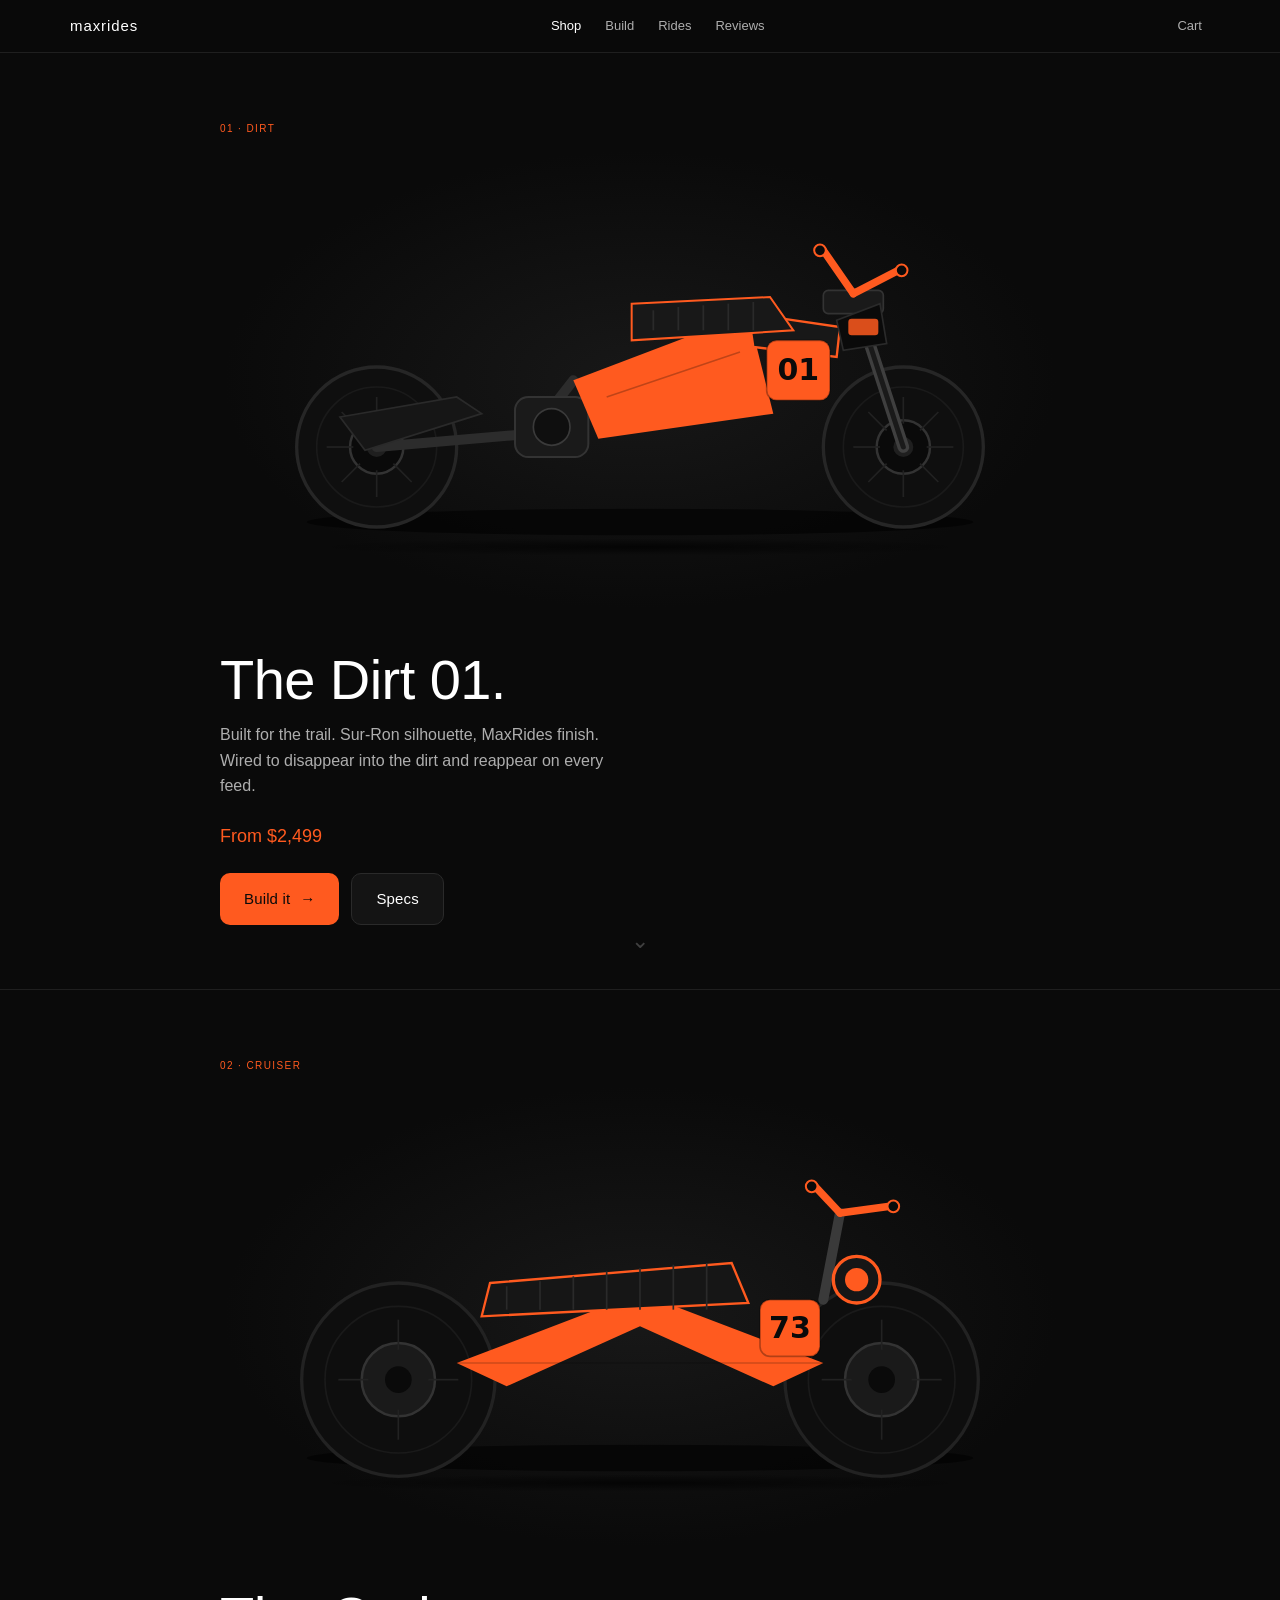
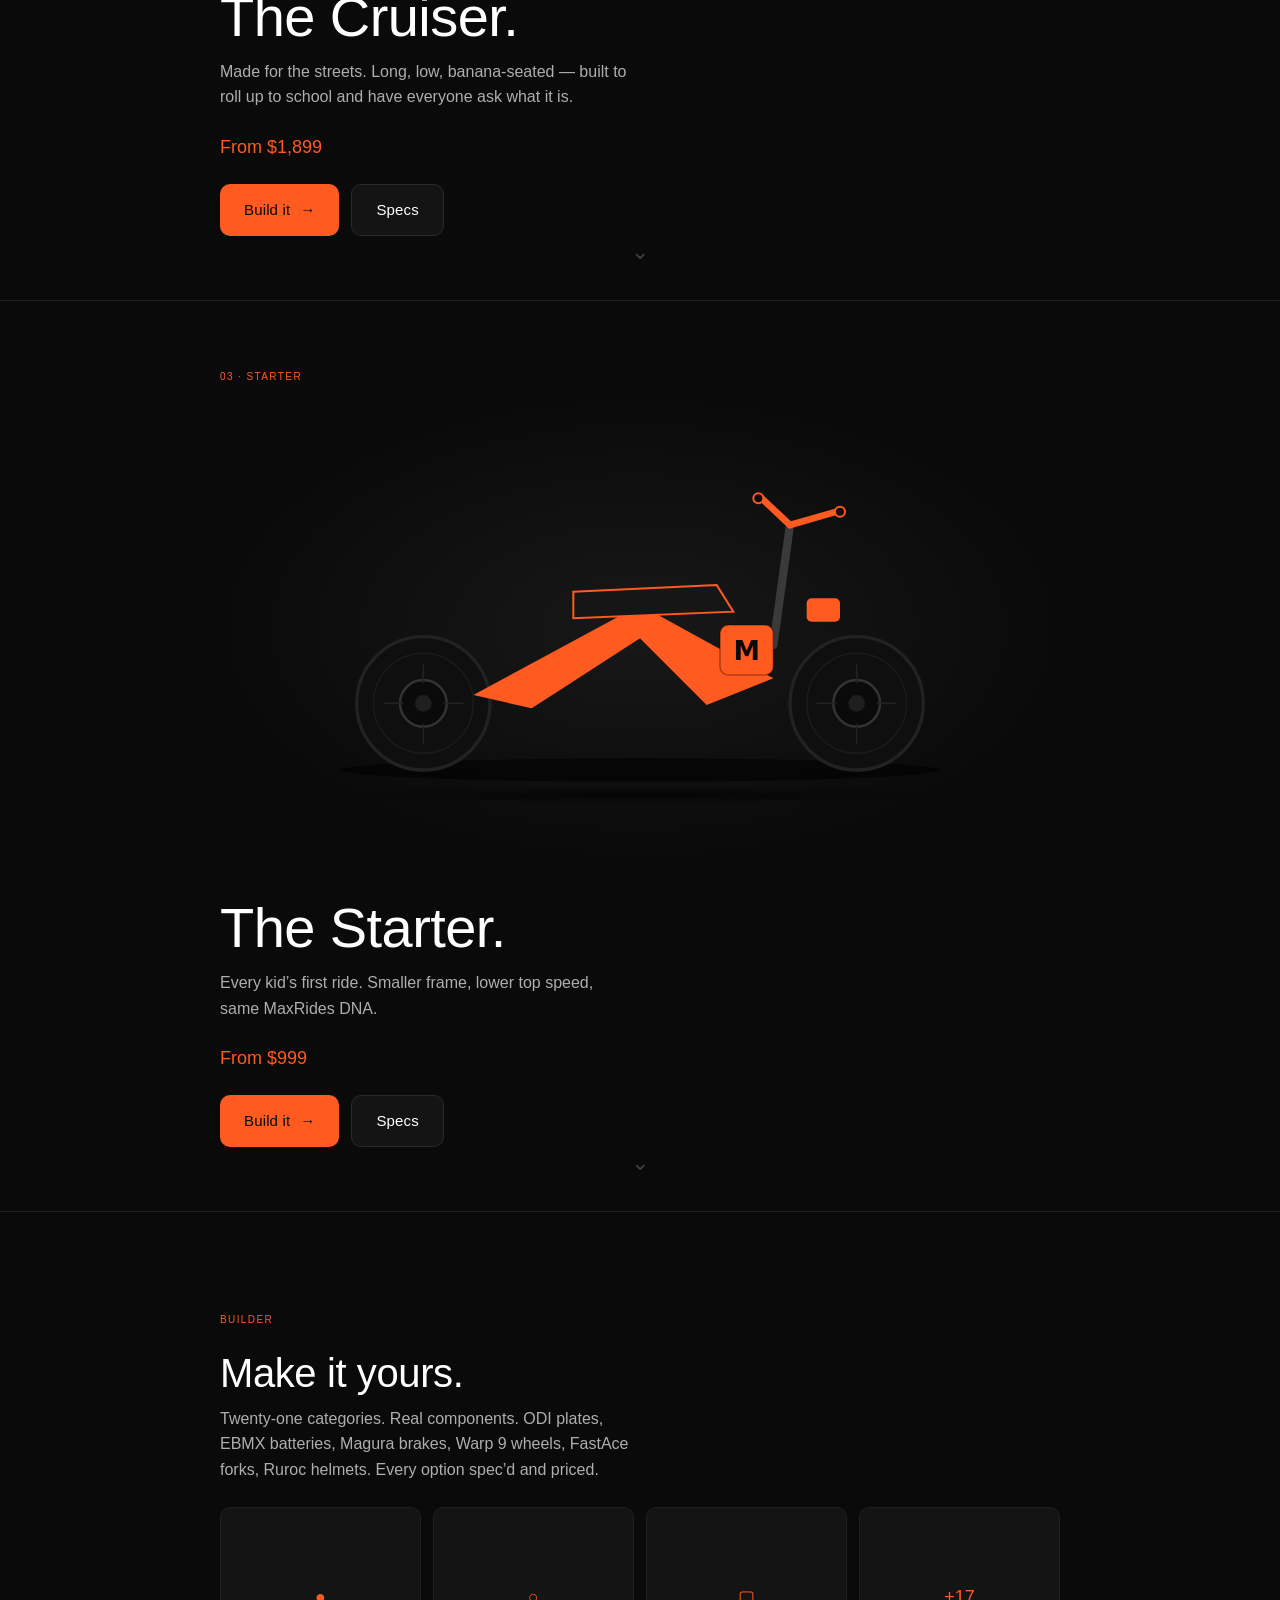
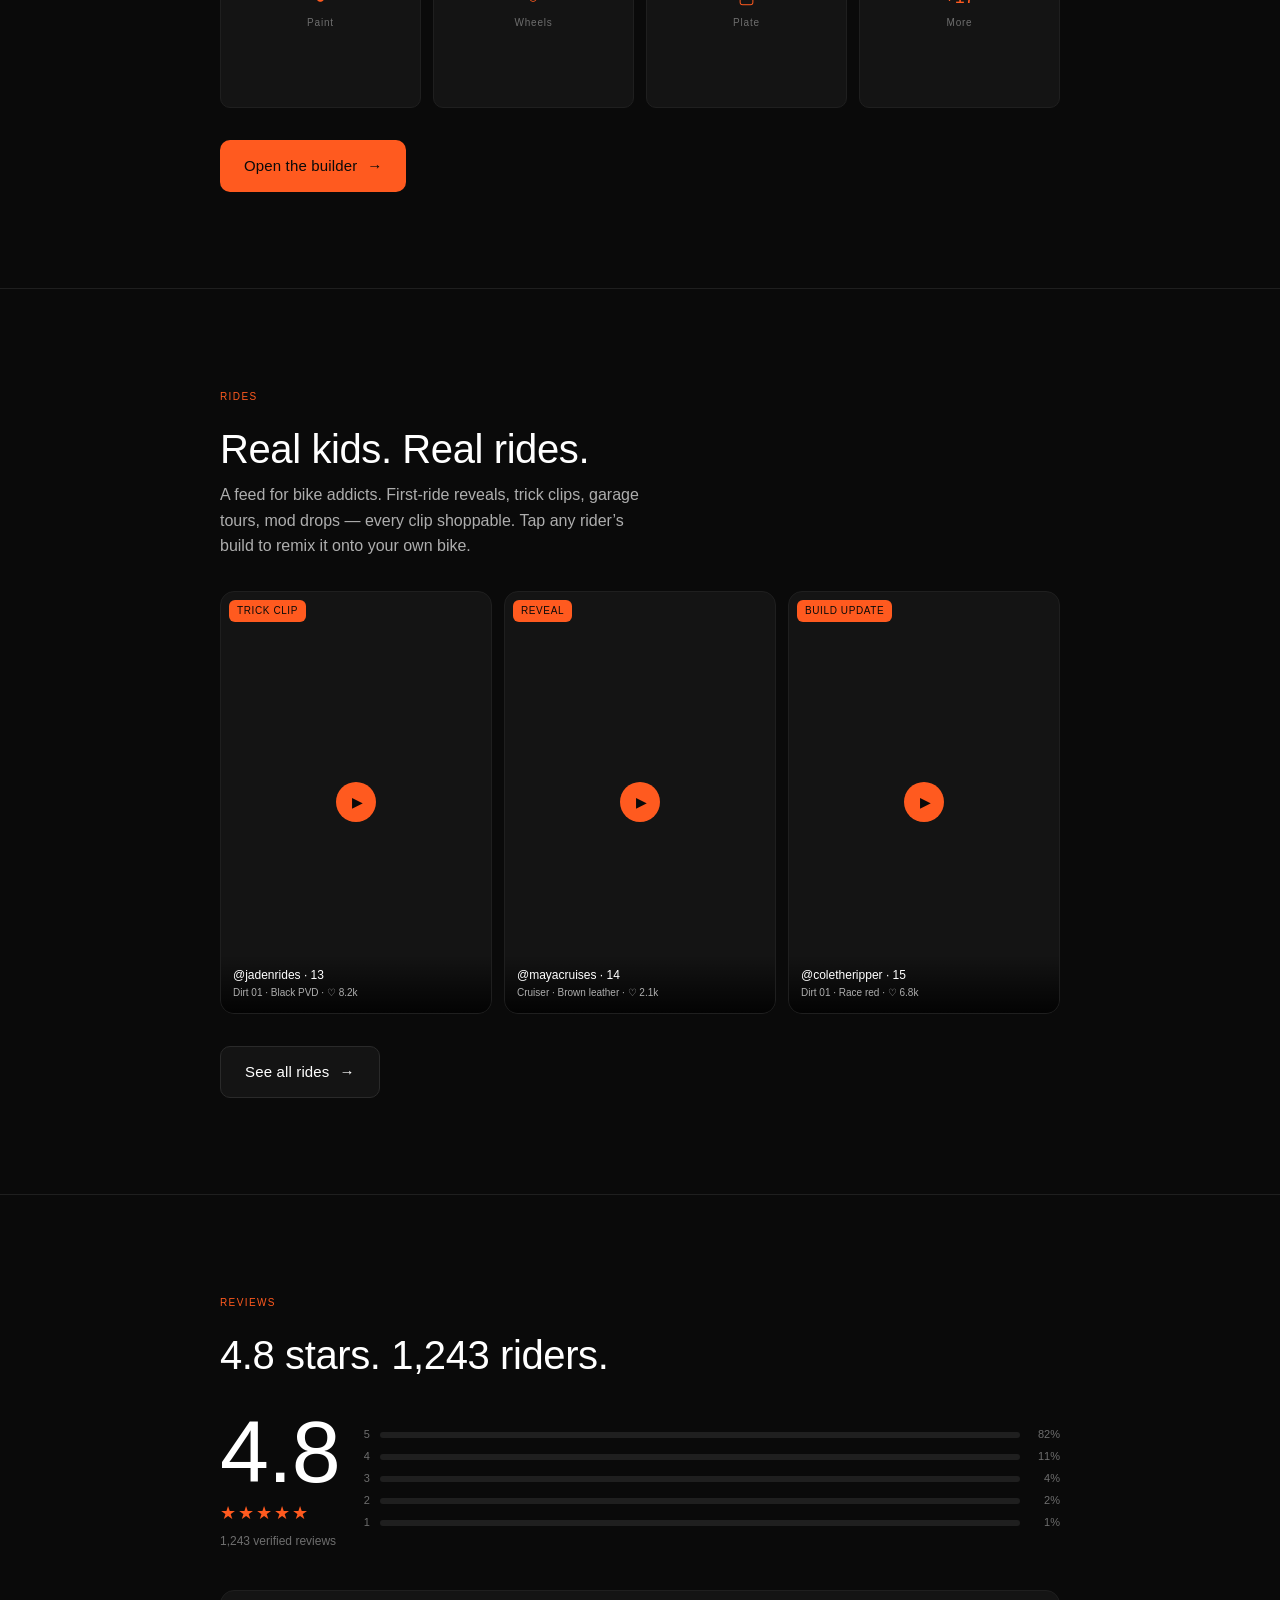
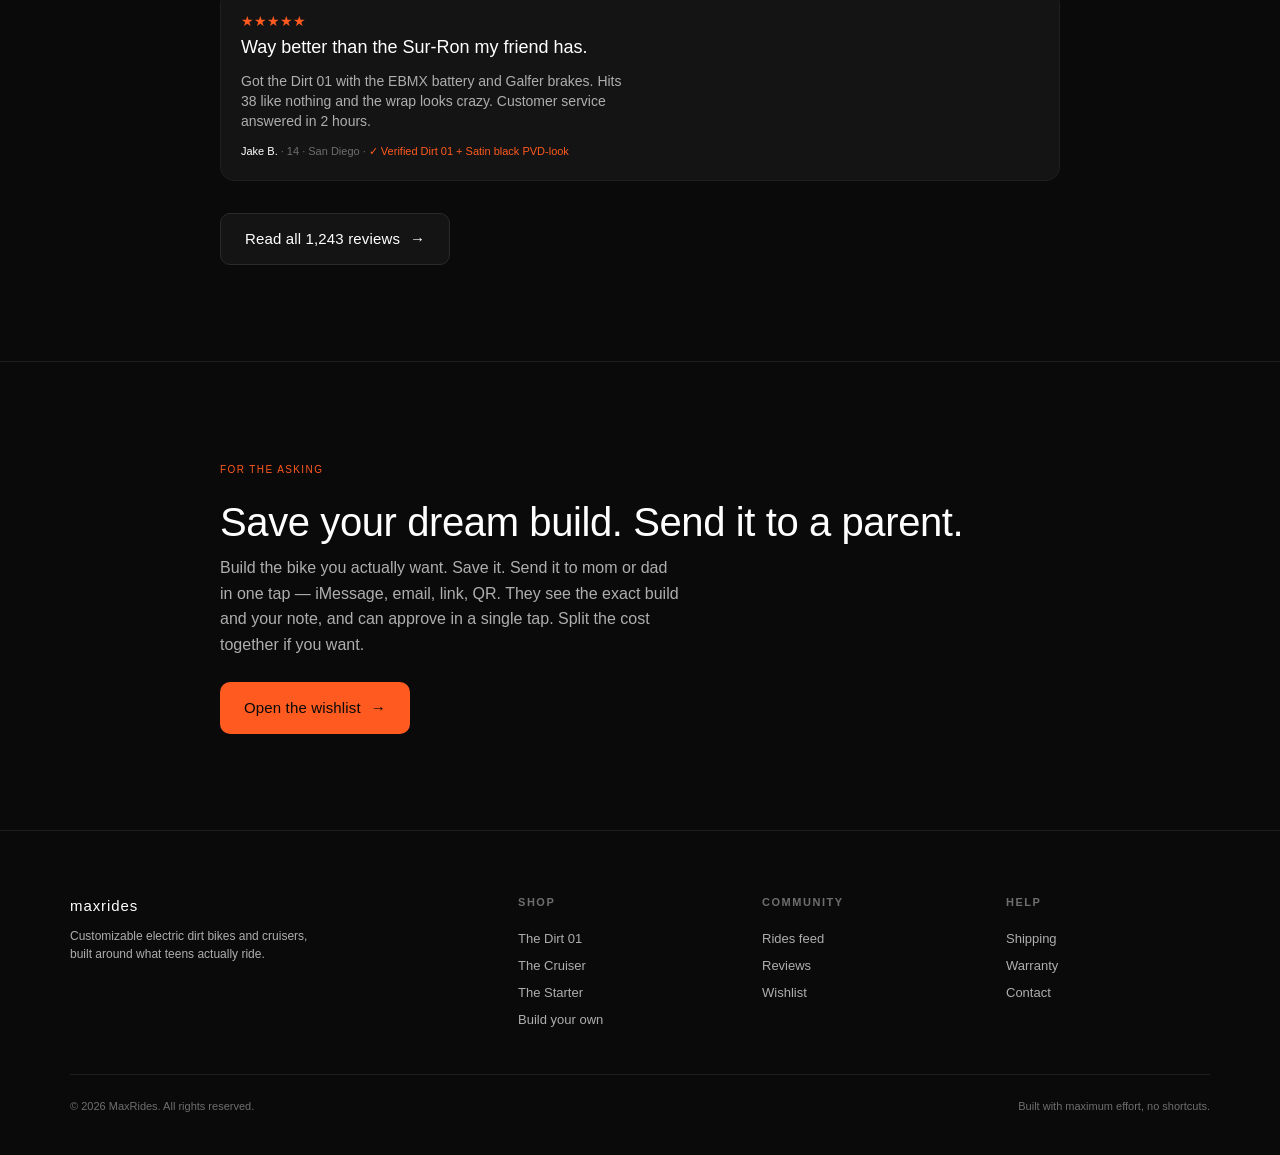
==== index.html @ 96878e9e "feat: MaxRides v1 — Max's site" ====
<!doctype html>
<html lang="en">
<head>
  <meta charset="utf-8">
  <meta name="viewport" content="width=device-width, initial-scale=1, viewport-fit=cover">
  <meta name="theme-color" content="#0A0A0A">
  <title>MaxRides — Customizable electric dirt bikes &amp; cruisers for teens</title>
  <meta name="description" content="Premium customizable e-bikes for teens. Pick your bike, build it with real Sur-Ron and Talaria-grade components, and share your dream build with the world.">
  <link rel="preconnect" href="https://fonts.googleapis.com">
  <link rel="stylesheet" href="assets/css/styles.css">
</head>
<body>

  <header class="site-header">
    <div class="site-header__inner">
      <a href="index.html" class="wordmark" aria-label="MaxRides home">maxrides</a>
      <nav class="site-nav" aria-label="Primary">
        <a href="index.html" class="active">Shop</a>
        <a href="build.html">Build</a>
        <a href="rides.html">Rides</a>
        <a href="reviews.html">Reviews</a>
      </nav>
      <a class="icon-link" href="cart.html" aria-label="Cart">
        <span>Cart</span>
        <span data-cart-count class="caption"></span>
      </a>
    </div>
  </header>

  <main>

    <!-- ===== 01 · DIRT ===== -->
    <section class="hero-slide" aria-labelledby="dirt-title">
      <div class="hero-slide__inner">
        <div class="reveal">
          <p class="eyebrow section-label">01 · Dirt</p>
        </div>
        <div class="bike-stage bike-stage--tall reveal" data-delay="1" data-bike="dirt-01" data-accent="#FF5A1F"></div>
        <div class="reveal" data-delay="2">
          <h1 id="dirt-title" class="display" style="margin-top:var(--space-10);">The Dirt 01.</h1>
          <p class="body-lg" style="margin-top:var(--space-3); max-width:46ch;">Built for the trail. Sur-Ron silhouette, MaxRides finish. Wired to disappear into the dirt and reappear on every feed.</p>
        </div>
        <div class="reveal" data-delay="3">
          <p class="hero-slide__price" style="margin-top:var(--space-6);">From $2,499</p>
          <div class="hero-slide__actions">
            <a href="build.html?bike=dirt-01" class="btn btn--primary btn--lg">Build it<span class="btn__arrow">→</span></a>
            <a href="bike.html?slug=dirt-01" class="btn btn--secondary btn--lg">Specs</a>
          </div>
        </div>
      </div>
      <span class="hero-slide__scrollhint" aria-hidden="true">⌄</span>
    </section>

    <hr class="section-divider">

    <!-- ===== 02 · CRUISER ===== -->
    <section class="hero-slide" aria-labelledby="cruiser-title">
      <div class="hero-slide__inner">
        <div class="reveal">
          <p class="eyebrow section-label">02 · Cruiser</p>
        </div>
        <div class="bike-stage bike-stage--tall reveal" data-delay="1" data-bike="cruiser" data-accent="#FF5A1F"></div>
        <div class="reveal" data-delay="2">
          <h1 id="cruiser-title" class="display" style="margin-top:var(--space-10);">The Cruiser.</h1>
          <p class="body-lg" style="margin-top:var(--space-3); max-width:46ch;">Made for the streets. Long, low, banana-seated — built to roll up to school and have everyone ask what it is.</p>
        </div>
        <div class="reveal" data-delay="3">
          <p class="hero-slide__price" style="margin-top:var(--space-6);">From $1,899</p>
          <div class="hero-slide__actions">
            <a href="build.html?bike=cruiser" class="btn btn--primary btn--lg">Build it<span class="btn__arrow">→</span></a>
            <a href="bike.html?slug=cruiser" class="btn btn--secondary btn--lg">Specs</a>
          </div>
        </div>
      </div>
      <span class="hero-slide__scrollhint" aria-hidden="true">⌄</span>
    </section>

    <hr class="section-divider">

    <!-- ===== 03 · STARTER ===== -->
    <section class="hero-slide" aria-labelledby="starter-title">
      <div class="hero-slide__inner">
        <div class="reveal">
          <p class="eyebrow section-label">03 · Starter</p>
        </div>
        <div class="bike-stage bike-stage--tall reveal" data-delay="1" data-bike="starter" data-accent="#FF5A1F"></div>
        <div class="reveal" data-delay="2">
          <h1 id="starter-title" class="display" style="margin-top:var(--space-10);">The Starter.</h1>
          <p class="body-lg" style="margin-top:var(--space-3); max-width:46ch;">Every kid&rsquo;s first ride. Smaller frame, lower top speed, same MaxRides DNA.</p>
        </div>
        <div class="reveal" data-delay="3">
          <p class="hero-slide__price" style="margin-top:var(--space-6);">From $999</p>
          <div class="hero-slide__actions">
            <a href="build.html?bike=starter" class="btn btn--primary btn--lg">Build it<span class="btn__arrow">→</span></a>
            <a href="bike.html?slug=starter" class="btn btn--secondary btn--lg">Specs</a>
          </div>
        </div>
      </div>
      <span class="hero-slide__scrollhint" aria-hidden="true">⌄</span>
    </section>

    <hr class="section-divider">

    <!-- ===== BUILDER TEASER ===== -->
    <section class="section section--lg" aria-labelledby="builder-title">
      <div class="container-base">
        <div class="reveal">
          <p class="eyebrow section-label">Builder</p>
        </div>
        <h2 id="builder-title" class="h1 reveal" data-delay="1" style="margin-top:var(--space-3);">Make it yours.</h2>
        <p class="body-lg reveal" data-delay="2" style="margin-top:var(--space-3); max-width:48ch;">Twenty-one categories. Real components. ODI plates, EBMX batteries, Magura brakes, Warp 9 wheels, FastAce forks, Ruroc helmets. Every option spec&rsquo;d and priced.</p>
        <div class="teaser-grid reveal" data-delay="3">
          <div class="teaser-tile">
            <div class="icon" aria-hidden="true">●</div>
            <div class="label">Paint</div>
          </div>
          <div class="teaser-tile">
            <div class="icon" aria-hidden="true">○</div>
            <div class="label">Wheels</div>
          </div>
          <div class="teaser-tile">
            <div class="icon" aria-hidden="true">▢</div>
            <div class="label">Plate</div>
          </div>
          <div class="teaser-tile">
            <div class="icon" aria-hidden="true">+17</div>
            <div class="label">More</div>
          </div>
        </div>
        <div class="reveal" data-delay="3">
          <a href="build.html" class="btn btn--primary btn--lg">Open the builder<span class="btn__arrow">→</span></a>
        </div>
      </div>
    </section>

    <hr class="section-divider">

    <!-- ===== RIDES TEASER ===== -->
    <section class="section section--lg" aria-labelledby="rides-title">
      <div class="container-base">
        <div class="reveal">
          <p class="eyebrow section-label">Rides</p>
        </div>
        <h2 id="rides-title" class="h1 reveal" data-delay="1" style="margin-top:var(--space-3);">Real kids. Real rides.</h2>
        <p class="body-lg reveal" data-delay="2" style="margin-top:var(--space-3); max-width:48ch;">A feed for bike addicts. First-ride reveals, trick clips, garage tours, mod drops &mdash; every clip shoppable. Tap any rider&rsquo;s build to remix it onto your own bike.</p>

        <div class="rides-teaser reveal" data-delay="3" style="margin-top:var(--space-8);">
          <article class="ride-tile">
            <span class="badge ride-tile__badge">Trick clip</span>
            <span class="ride-tile__play" aria-hidden="true"><span>▶</span></span>
            <div class="ride-tile__meta">
              <strong>@jadenrides &middot; 13</strong>
              <span>Dirt 01 &middot; Black PVD &middot; ♡ 8.2k</span>
            </div>
          </article>
          <article class="ride-tile">
            <span class="badge ride-tile__badge">Reveal</span>
            <span class="ride-tile__play" aria-hidden="true"><span>▶</span></span>
            <div class="ride-tile__meta">
              <strong>@mayacruises &middot; 14</strong>
              <span>Cruiser &middot; Brown leather &middot; ♡ 2.1k</span>
            </div>
          </article>
          <article class="ride-tile">
            <span class="badge ride-tile__badge">Build update</span>
            <span class="ride-tile__play" aria-hidden="true"><span>▶</span></span>
            <div class="ride-tile__meta">
              <strong>@coletheripper &middot; 15</strong>
              <span>Dirt 01 &middot; Race red &middot; ♡ 6.8k</span>
            </div>
          </article>
        </div>

        <div class="reveal" data-delay="4" style="margin-top:var(--space-8);">
          <a href="rides.html" class="btn btn--secondary btn--lg">See all rides<span class="btn__arrow">→</span></a>
        </div>
      </div>
    </section>

    <hr class="section-divider">

    <!-- ===== REVIEWS TEASER ===== -->
    <section class="section section--lg" aria-labelledby="reviews-title">
      <div class="container-base">
        <div class="reveal">
          <p class="eyebrow section-label">Reviews</p>
        </div>
        <h2 id="reviews-title" class="h1 reveal" data-delay="1" style="margin-top:var(--space-3);">4.8 stars. 1,243 riders.</h2>

        <div class="review-pull reveal" data-delay="2" style="margin-top:var(--space-8);">
          <div>
            <div class="review-pull__num numeric">4.8</div>
            <div class="review-pull__stars" aria-hidden="true">★★★★★</div>
            <div class="review-pull__count">1,243 verified reviews</div>
          </div>
          <div class="review-pull__bars">
            <div class="bar-row"><span class="num">5</span><span class="track"><span class="fill" style="width:82%"></span></span><span class="pct">82%</span></div>
            <div class="bar-row"><span class="num">4</span><span class="track"><span class="fill" style="width:11%"></span></span><span class="pct">11%</span></div>
            <div class="bar-row"><span class="num">3</span><span class="track"><span class="fill" style="width:4%"></span></span><span class="pct">4%</span></div>
            <div class="bar-row"><span class="num">2</span><span class="track"><span class="fill" style="width:2%"></span></span><span class="pct">2%</span></div>
            <div class="bar-row"><span class="num">1</span><span class="track"><span class="fill" style="width:1%"></span></span><span class="pct">1%</span></div>
          </div>
        </div>

        <div class="card reveal" data-delay="3" style="margin-top:var(--space-10);">
          <div class="row-between" style="align-items:flex-start;">
            <div>
              <p class="text-accent" aria-label="5 stars">★★★★★</p>
              <p class="h4" style="margin-top:6px;">Way better than the Sur-Ron my friend has.</p>
              <p class="body" style="margin-top:var(--space-3); max-width:50ch;">Got the Dirt 01 with the EBMX battery and Galfer brakes. Hits 38 like nothing and the wrap looks crazy. Customer service answered in 2 hours.</p>
              <p class="caption" style="margin-top:var(--space-3);"><span class="text-primary">Jake B.</span> &middot; 14 &middot; San Diego &middot; <span class="text-accent">✓ Verified Dirt 01 + Satin black PVD-look</span></p>
            </div>
          </div>
        </div>

        <div class="reveal" data-delay="4" style="margin-top:var(--space-8);">
          <a href="reviews.html" class="btn btn--secondary btn--lg">Read all 1,243 reviews<span class="btn__arrow">→</span></a>
        </div>
      </div>
    </section>

    <hr class="section-divider">

    <!-- ===== WISHLIST CALL-TO-ACTION ===== -->
    <section class="section section--lg" aria-labelledby="wishlist-title">
      <div class="container-base">
        <div class="reveal">
          <p class="eyebrow section-label">For the asking</p>
        </div>
        <h2 id="wishlist-title" class="h1 reveal" data-delay="1" style="margin-top:var(--space-3);">Save your dream build. Send it to a parent.</h2>
        <p class="body-lg reveal" data-delay="2" style="margin-top:var(--space-3); max-width:52ch;">Build the bike you actually want. Save it. Send it to mom or dad in one tap &mdash; iMessage, email, link, QR. They see the exact build and your note, and can approve in a single tap. Split the cost together if you want.</p>
        <div class="reveal" data-delay="3" style="margin-top:var(--space-6);">
          <a href="wishlist.html" class="btn btn--primary btn--lg">Open the wishlist<span class="btn__arrow">→</span></a>
        </div>
      </div>
    </section>

  </main>

  <footer class="site-footer">
    <div class="container-wide">
      <div class="site-footer__grid">
        <div>
          <p class="wordmark" style="margin-bottom:var(--space-3);">maxrides</p>
          <p class="body-sm" style="max-width:36ch;">Customizable electric dirt bikes and cruisers, built around what teens actually ride.</p>
        </div>
        <div class="site-footer__col">
          <h4>Shop</h4>
          <a href="bike.html?slug=dirt-01">The Dirt 01</a>
          <a href="bike.html?slug=cruiser">The Cruiser</a>
          <a href="bike.html?slug=starter">The Starter</a>
          <a href="build.html">Build your own</a>
        </div>
        <div class="site-footer__col">
          <h4>Community</h4>
          <a href="rides.html">Rides feed</a>
          <a href="reviews.html">Reviews</a>
          <a href="wishlist.html">Wishlist</a>
        </div>
        <div class="site-footer__col">
          <h4>Help</h4>
          <a href="#">Shipping</a>
          <a href="#">Warranty</a>
          <a href="#">Contact</a>
        </div>
      </div>
      <div class="site-footer__legal">
        <span>&copy; <span data-year>2026</span> MaxRides. All rights reserved.</span>
        <span>Built with maximum effort, no shortcuts.</span>
      </div>
    </div>
  </footer>

  <script src="assets/js/data.js"></script>
  <script src="assets/js/bikes.js"></script>
  <script src="assets/js/app.js"></script>
</body>
</html>
---- assets/css/styles.css ----
/* ============================================
   MaxRides — Design System
   Dark · cinematic · Apple-inspired · electric orange accent
   ============================================ */

:root {
  /* Color tokens */
  --bg:               #0A0A0A;
  --bg-elevated:      #0D0D0D;
  --surface:          #141414;
  --surface-hover:    #1A1A1A;
  --border:           #1F1F1F;
  --border-strong:    #2A2A2A;
  --border-accent:    #FF5A1F;

  --accent:           #FF5A1F;
  --accent-deep:      #C9420F;
  --accent-soft:      rgba(255, 90, 31, 0.18);

  --text-primary:     #FFFFFF;
  --text-secondary:   #AEAEAE;
  --text-tertiary:    #6E6E6E;
  --text-quaternary:  #404040;
  --text-on-accent:   #0A0A0A;

  /* Type scale */
  --font-sans: -apple-system, BlinkMacSystemFont, "SF Pro Display", "Inter", "Helvetica Neue", Arial, sans-serif;
  --font-mono: "SF Mono", "JetBrains Mono", "Menlo", monospace;

  --fs-eyebrow:  10px;   /* uppercase section labels */
  --fs-caption:  11px;   /* small meta */
  --fs-body-sm:  12px;
  --fs-body:     14px;
  --fs-body-lg:  16px;
  --fs-h4:       18px;
  --fs-h3:       22px;
  --fs-h2:       28px;
  --fs-h1:       40px;
  --fs-display:  56px;   /* hero headlines on desktop */

  --lh-tight:    1.05;
  --lh-snug:     1.2;
  --lh-normal:   1.45;
  --lh-relaxed:  1.6;

  --ls-tight:    -0.01em;
  --ls-normal:   0;
  --ls-wide:     0.04em;
  --ls-eyebrow:  0.14em;

  /* Spacing (4px base) */
  --space-1:   4px;
  --space-2:   8px;
  --space-3:   12px;
  --space-4:   16px;
  --space-5:   20px;
  --space-6:   24px;
  --space-8:   32px;
  --space-10:  40px;
  --space-12:  48px;
  --space-16:  64px;
  --space-20:  80px;
  --space-24:  96px;
  --space-32:  128px;

  /* Layout */
  --container-narrow: 560px;
  --container-base:   880px;
  --container-wide:   1180px;

  /* Radii */
  --radius-sm:  6px;
  --radius-md:  10px;
  --radius-lg:  14px;
  --radius-xl:  20px;
  --radius-full: 999px;

  /* Motion */
  --ease-out: cubic-bezier(0.22, 1, 0.36, 1);
  --ease-in-out: cubic-bezier(0.65, 0, 0.35, 1);
  --dur-fast: 160ms;
  --dur-base: 260ms;
  --dur-slow: 480ms;

  /* Elevation (subtle — never gaudy) */
  --shadow-sm: 0 1px 2px rgba(0,0,0,0.4);
  --shadow-lg: 0 18px 50px rgba(0,0,0,0.6);
  --shadow-glow: 0 0 60px rgba(255, 90, 31, 0.15);
}

/* ============================================
   Reset / normalize
   ============================================ */

*, *::before, *::after { box-sizing: border-box; }
* { margin: 0; padding: 0; }
html { -webkit-text-size-adjust: 100%; text-size-adjust: 100%; }
html, body { height: 100%; }
body {
  background: var(--bg);
  color: var(--text-primary);
  font-family: var(--font-sans);
  font-size: var(--fs-body);
  line-height: var(--lh-normal);
  font-weight: 400;
  -webkit-font-smoothing: antialiased;
  -moz-osx-font-smoothing: grayscale;
  text-rendering: optimizeLegibility;
  font-feature-settings: "ss01", "cv02", "cv11";
}
img, svg, video { display: block; max-width: 100%; }
button { background: none; border: none; color: inherit; font: inherit; cursor: pointer; }
a { color: inherit; text-decoration: none; }
input, textarea, select { font: inherit; color: inherit; background: none; border: none; outline: none; }
ul, ol { list-style: none; }
::selection { background: var(--accent); color: var(--text-on-accent); }

/* ============================================
   Typography utilities
   ============================================ */

.display {
  font-size: var(--fs-display);
  font-weight: 500;
  line-height: var(--lh-tight);
  letter-spacing: var(--ls-tight);
}
@media (max-width: 720px) { .display { font-size: 36px; } }

.h1 {
  font-size: var(--fs-h1);
  font-weight: 500;
  line-height: var(--lh-tight);
  letter-spacing: var(--ls-tight);
}
@media (max-width: 720px) { .h1 { font-size: 28px; } }

.h2 {
  font-size: var(--fs-h2);
  font-weight: 500;
  line-height: var(--lh-snug);
  letter-spacing: var(--ls-tight);
}
@media (max-width: 720px) { .h2 { font-size: 22px; } }

.h3 {
  font-size: var(--fs-h3);
  font-weight: 500;
  line-height: var(--lh-snug);
}

.h4 {
  font-size: var(--fs-h4);
  font-weight: 500;
  line-height: var(--lh-snug);
}

.body-lg { font-size: var(--fs-body-lg); line-height: var(--lh-relaxed); color: var(--text-secondary); }
.body    { font-size: var(--fs-body); line-height: var(--lh-normal); color: var(--text-secondary); }
.body-sm { font-size: var(--fs-body-sm); line-height: var(--lh-normal); color: var(--text-secondary); }
.caption { font-size: var(--fs-caption); line-height: var(--lh-normal); color: var(--text-tertiary); }

.eyebrow {
  font-size: var(--fs-eyebrow);
  font-weight: 500;
  letter-spacing: var(--ls-eyebrow);
  text-transform: uppercase;
  color: var(--accent);
}

.text-primary   { color: var(--text-primary); }
.text-secondary { color: var(--text-secondary); }
.text-tertiary  { color: var(--text-tertiary); }
.text-accent    { color: var(--accent); }

.weight-regular { font-weight: 400; }
.weight-medium  { font-weight: 500; }

.numeric { font-variant-numeric: tabular-nums; }

/* ============================================
   Layout primitives
   ============================================ */

.container-narrow { max-width: var(--container-narrow); margin-inline: auto; padding-inline: var(--space-5); }
.container-base   { max-width: var(--container-base);   margin-inline: auto; padding-inline: var(--space-5); }
.container-wide   { max-width: var(--container-wide);   margin-inline: auto; padding-inline: var(--space-5); }

.stack > * + * { margin-top: var(--space-4); }
.stack-sm > * + * { margin-top: var(--space-2); }
.stack-lg > * + * { margin-top: var(--space-8); }

.row { display: flex; align-items: center; gap: var(--space-3); }
.row-between { display: flex; align-items: center; justify-content: space-between; gap: var(--space-3); }

.grid-2 { display: grid; grid-template-columns: 1fr 1fr; gap: var(--space-3); }
.grid-3 { display: grid; grid-template-columns: repeat(3, 1fr); gap: var(--space-3); }
.grid-4 { display: grid; grid-template-columns: repeat(4, 1fr); gap: var(--space-2); }
@media (max-width: 480px) {
  .grid-3 { grid-template-columns: 1fr 1fr; }
}

.center-x { display: flex; justify-content: center; }
.center-y { display: flex; align-items: center; }
.center   { display: flex; justify-content: center; align-items: center; }

/* ============================================
   Site chrome (header + footer)
   ============================================ */

.site-header {
  position: sticky;
  top: 0;
  z-index: 50;
  background: rgba(10,10,10,0.78);
  backdrop-filter: saturate(140%) blur(18px);
  -webkit-backdrop-filter: saturate(140%) blur(18px);
  border-bottom: 1px solid var(--border);
}
.site-header__inner {
  display: flex;
  align-items: center;
  justify-content: space-between;
  height: 52px;
  padding: 0 var(--space-5);
  max-width: var(--container-wide);
  margin: 0 auto;
}
.wordmark {
  font-size: 15px;
  font-weight: 500;
  letter-spacing: 0.06em;
  color: var(--text-primary);
}
.site-nav { display: flex; gap: var(--space-6); }
.site-nav a {
  color: var(--text-secondary);
  font-size: 13px;
  transition: color var(--dur-fast) var(--ease-out);
}
.site-nav a:hover { color: var(--text-primary); }
.site-nav a.active { color: var(--text-primary); }

.icon-link {
  display: inline-flex;
  align-items: center;
  gap: var(--space-2);
  color: var(--text-secondary);
  font-size: 13px;
  transition: color var(--dur-fast) var(--ease-out);
}
.icon-link:hover { color: var(--text-primary); }

@media (max-width: 720px) {
  .site-nav { display: none; }
}

.site-footer {
  padding: var(--space-16) 0 var(--space-10);
  border-top: 1px solid var(--border);
  background: var(--bg);
}
.site-footer__grid {
  display: grid;
  grid-template-columns: 2fr 1fr 1fr 1fr;
  gap: var(--space-10);
}
@media (max-width: 720px) {
  .site-footer__grid { grid-template-columns: 1fr 1fr; gap: var(--space-8); }
}
.site-footer__col h4 {
  font-size: 11px;
  letter-spacing: var(--ls-eyebrow);
  text-transform: uppercase;
  color: var(--text-tertiary);
  margin-bottom: var(--space-4);
}
.site-footer__col a {
  display: block;
  font-size: 13px;
  color: var(--text-secondary);
  padding: var(--space-1) 0;
  transition: color var(--dur-fast) var(--ease-out);
}
.site-footer__col a:hover { color: var(--text-primary); }
.site-footer__legal {
  margin-top: var(--space-10);
  padding-top: var(--space-6);
  border-top: 1px solid var(--border);
  font-size: 11px;
  color: var(--text-tertiary);
  display: flex;
  justify-content: space-between;
  gap: var(--space-4);
  flex-wrap: wrap;
}

/* ============================================
   Bottom nav (social pages — Rides, Wishlist)
   ============================================ */

.bottom-nav {
  position: fixed;
  bottom: 0;
  left: 0;
  right: 0;
  z-index: 40;
  display: none;
  align-items: center;
  justify-content: space-around;
  height: 64px;
  padding: 0 var(--space-4);
  background: rgba(10,10,10,0.9);
  backdrop-filter: saturate(140%) blur(18px);
  border-top: 1px solid var(--border);
}
.bottom-nav.is-on { display: flex; }
.bottom-nav__item {
  display: flex;
  flex-direction: column;
  align-items: center;
  gap: 3px;
  font-size: 10px;
  color: var(--text-tertiary);
}
.bottom-nav__item.active { color: var(--text-primary); }
.bottom-nav__plus {
  width: 56px;
  height: 56px;
  border-radius: var(--radius-full);
  background: var(--accent);
  color: var(--text-on-accent);
  display: inline-flex;
  align-items: center;
  justify-content: center;
  font-size: 26px;
  font-weight: 500;
  margin-top: -22px;
  border: 4px solid var(--bg);
  transition: transform var(--dur-fast) var(--ease-out);
}
.bottom-nav__plus:hover { transform: scale(1.04); }

/* ============================================
   Buttons
   ============================================ */

.btn {
  display: inline-flex;
  align-items: center;
  justify-content: center;
  gap: var(--space-2);
  height: 44px;
  padding: 0 var(--space-5);
  border-radius: var(--radius-md);
  font-size: 14px;
  font-weight: 500;
  letter-spacing: 0.01em;
  transition:
    background var(--dur-fast) var(--ease-out),
    color var(--dur-fast) var(--ease-out),
    border-color var(--dur-fast) var(--ease-out),
    transform var(--dur-fast) var(--ease-out);
  cursor: pointer;
  white-space: nowrap;
}
.btn:active { transform: scale(0.98); }
.btn--primary {
  background: var(--accent);
  color: var(--text-on-accent);
}
.btn--primary:hover { background: var(--accent-deep); }
.btn--secondary {
  background: var(--surface);
  color: var(--text-primary);
  border: 1px solid var(--border-strong);
}
.btn--secondary:hover { background: var(--surface-hover); border-color: var(--text-tertiary); }
.btn--ghost {
  color: var(--text-secondary);
}
.btn--ghost:hover { color: var(--text-primary); }
.btn--sm { height: 36px; padding: 0 var(--space-4); font-size: 13px; }
.btn--lg { height: 52px; padding: 0 var(--space-6); font-size: 15px; }
.btn--block { width: 100%; }
.btn__arrow { margin-left: 2px; transition: transform var(--dur-fast) var(--ease-out); }
.btn:hover .btn__arrow { transform: translateX(2px); }

/* ============================================
   Cards, chips, pills
   ============================================ */

.card {
  background: var(--surface);
  border: 1px solid var(--border);
  border-radius: var(--radius-lg);
  padding: var(--space-5);
}
.card--accent { border-color: var(--accent); box-shadow: 0 0 0 1px var(--accent) inset; }
.card--bare { background: transparent; border: 1px solid var(--border); }

.chip {
  display: inline-flex;
  align-items: center;
  gap: 6px;
  height: 26px;
  padding: 0 10px;
  border-radius: var(--radius-full);
  background: var(--surface);
  border: 1px solid var(--border-strong);
  color: var(--text-secondary);
  font-size: 11px;
  font-weight: 500;
  letter-spacing: 0.02em;
  transition:
    background var(--dur-fast) var(--ease-out),
    color var(--dur-fast) var(--ease-out),
    border-color var(--dur-fast) var(--ease-out);
}
.chip:hover { color: var(--text-primary); border-color: var(--text-tertiary); }
.chip--active {
  background: var(--accent);
  color: var(--text-on-accent);
  border-color: var(--accent);
}
.chip--accent-soft {
  background: var(--accent-soft);
  color: var(--accent);
  border-color: rgba(255, 90, 31, 0.4);
}

.badge {
  display: inline-flex;
  align-items: center;
  height: 22px;
  padding: 0 8px;
  border-radius: var(--radius-sm);
  background: var(--accent);
  color: var(--text-on-accent);
  font-size: 10px;
  font-weight: 500;
  letter-spacing: 0.06em;
  text-transform: uppercase;
}

/* ============================================
   Spec grid (used on Builder + Bike Detail)
   ============================================ */

.spec-grid {
  display: grid;
  grid-template-columns: auto 1fr;
  gap: 4px 16px;
  font-size: 11px;
}
.spec-grid dt { color: var(--text-tertiary); }
.spec-grid dd { color: var(--text-primary); }

.spec-grid-2col {
  display: grid;
  grid-template-columns: 1fr 1fr;
  gap: var(--space-4);
}
.spec-grid-2col__item label {
  display: block;
  font-size: 10px;
  letter-spacing: 0.06em;
  text-transform: uppercase;
  color: var(--text-tertiary);
  margin-bottom: 2px;
}
.spec-grid-2col__item .value {
  font-size: 16px;
  font-weight: 500;
  color: var(--text-primary);
}

/* ============================================
   Bike SVG presentation (used as hero placeholder)
   ============================================ */

.bike-stage {
  position: relative;
  background: radial-gradient(ellipse at center, #181818 0%, #0A0A0A 70%);
  border-radius: var(--radius-xl);
  padding: var(--space-8) var(--space-4);
  overflow: hidden;
  isolation: isolate;
}
.bike-stage::after {
  content: "";
  position: absolute;
  inset: auto 10% 12% 10%;
  height: 18px;
  background: radial-gradient(ellipse at center, rgba(0,0,0,0.7), transparent 70%);
  pointer-events: none;
}
.bike-stage svg { width: 100%; height: auto; display: block; }

.bike-stage--tall { padding: var(--space-12) var(--space-5); }

/* ============================================
   Section primitives
   ============================================ */

.section { padding: var(--space-16) 0; }
.section--lg { padding: var(--space-24) 0; }
.section-divider { height: 1px; background: var(--border); margin: 0; border: none; }

.section-label {
  display: inline-block;
  margin-bottom: var(--space-3);
}

/* Cinematic hero (Home + Bike Detail) */

.hero-slide {
  min-height: 100vh;
  display: flex;
  flex-direction: column;
  justify-content: center;
  padding: var(--space-16) 0;
  position: relative;
}
.hero-slide__inner {
  max-width: var(--container-base);
  margin: 0 auto;
  padding: 0 var(--space-5);
  width: 100%;
}
.hero-slide__meta {
  display: flex;
  align-items: center;
  gap: var(--space-3);
  margin-bottom: var(--space-5);
}
.hero-slide__title {
  margin-bottom: var(--space-2);
}
.hero-slide__tagline {
  margin-bottom: var(--space-8);
}
.hero-slide__price {
  font-size: 18px;
  color: var(--accent);
  font-weight: 500;
  margin-bottom: var(--space-6);
}
.hero-slide__actions {
  display: flex;
  gap: var(--space-3);
  flex-wrap: wrap;
}

.hero-slide__scrollhint {
  position: absolute;
  bottom: var(--space-8);
  left: 50%;
  transform: translateX(-50%);
  color: var(--text-quaternary);
  font-size: 22px;
  animation: bob 2s var(--ease-in-out) infinite;
}
@keyframes bob {
  0%, 100% { transform: translateX(-50%) translateY(0); }
  50%      { transform: translateX(-50%) translateY(8px); }
}

/* ============================================
   Reveal-on-scroll animations
   ============================================ */

.reveal {
  opacity: 0;
  transform: translateY(24px);
  transition: opacity var(--dur-slow) var(--ease-out), transform var(--dur-slow) var(--ease-out);
}
.reveal.is-visible { opacity: 1; transform: translateY(0); }
.reveal[data-delay="1"] { transition-delay: 80ms; }
.reveal[data-delay="2"] { transition-delay: 160ms; }
.reveal[data-delay="3"] { transition-delay: 240ms; }
.reveal[data-delay="4"] { transition-delay: 320ms; }

@media (prefers-reduced-motion: reduce) {
  .reveal { opacity: 1; transform: none; transition: none; }
  .hero-slide__scrollhint { animation: none; }
}

/* ============================================
   Home: builder teaser tiles
   ============================================ */

.teaser-grid {
  display: grid;
  grid-template-columns: repeat(4, 1fr);
  gap: var(--space-3);
  margin: var(--space-6) 0 var(--space-8);
}
@media (max-width: 480px) {
  .teaser-grid { grid-template-columns: 1fr 1fr; }
}
.teaser-tile {
  aspect-ratio: 1;
  background: var(--surface);
  border: 1px solid var(--border);
  border-radius: var(--radius-md);
  display: flex;
  align-items: center;
  justify-content: center;
  flex-direction: column;
  gap: 6px;
  transition: border-color var(--dur-fast) var(--ease-out), transform var(--dur-fast) var(--ease-out);
}
.teaser-tile:hover { border-color: var(--accent); transform: translateY(-2px); }
.teaser-tile .label {
  font-size: 10px;
  letter-spacing: 0.08em;
  color: var(--text-tertiary);
}
.teaser-tile .icon { color: var(--accent); font-size: 18px; }

/* ============================================
   Home: rides teaser video tiles
   ============================================ */

.rides-teaser {
  display: grid;
  grid-template-columns: 1fr 1fr 1fr;
  gap: var(--space-3);
}
@media (max-width: 720px) {
  .rides-teaser { grid-template-columns: 1fr 1fr; }
}
.ride-tile {
  aspect-ratio: 9 / 14;
  background: var(--surface);
  border: 1px solid var(--border);
  border-radius: var(--radius-lg);
  position: relative;
  overflow: hidden;
  transition: transform var(--dur-fast) var(--ease-out);
}
.ride-tile:hover { transform: translateY(-2px); }
.ride-tile__meta {
  position: absolute;
  inset: auto 0 0 0;
  padding: var(--space-3);
  background: linear-gradient(to top, rgba(0,0,0,0.85), transparent);
  color: var(--text-primary);
}
.ride-tile__meta strong { display: block; font-size: 12px; font-weight: 500; }
.ride-tile__meta span { display: block; font-size: 10px; color: var(--text-secondary); margin-top: 2px; }
.ride-tile__play {
  position: absolute;
  inset: 0;
  display: flex;
  align-items: center;
  justify-content: center;
  color: var(--text-on-accent);
}
.ride-tile__play span {
  width: 40px;
  height: 40px;
  border-radius: var(--radius-full);
  background: var(--accent);
  display: flex;
  align-items: center;
  justify-content: center;
  font-size: 14px;
  padding-left: 3px;
}
.ride-tile__badge {
  position: absolute;
  top: var(--space-2);
  left: var(--space-2);
}

/* ============================================
   Reviews teaser
   ============================================ */

.review-pull {
  display: grid;
  grid-template-columns: auto 1fr;
  gap: var(--space-6);
  align-items: center;
}
@media (max-width: 480px) {
  .review-pull { grid-template-columns: 1fr; }
}
.review-pull__num {
  font-size: 88px;
  font-weight: 500;
  line-height: 1;
  letter-spacing: var(--ls-tight);
}
.review-pull__stars { color: var(--accent); font-size: 18px; margin-top: 4px; letter-spacing: 2px; }
.review-pull__count { color: var(--text-tertiary); font-size: 12px; margin-top: 6px; }
.review-pull__bars { display: flex; flex-direction: column; gap: 6px; min-width: 0; }
.bar-row { display: flex; align-items: center; gap: 8px; font-size: 11px; color: var(--text-tertiary); }
.bar-row .num { width: 8px; }
.bar-row .pct { width: 32px; text-align: right; }
.bar-row .track {
  flex: 1;
  height: 6px;
  background: var(--border);
  border-radius: var(--radius-full);
  overflow: hidden;
}
.bar-row .fill {
  height: 100%;
  background: var(--accent);
  border-radius: inherit;
}

/* ============================================
   Utility
   ============================================ */

.divider { height: 1px; background: var(--border); border: none; margin: var(--space-8) 0; }
.sr-only {
  position: absolute;
  width: 1px;
  height: 1px;
  padding: 0;
  margin: -1px;
  overflow: hidden;
  clip: rect(0, 0, 0, 0);
  white-space: nowrap;
  border: 0;
}
.hide-mobile { display: initial; }
@media (max-width: 720px) { .hide-mobile { display: none; } }
.hide-desktop { display: none; }
@media (max-width: 720px) { .hide-desktop { display: initial; } }

/* Color swatch (used in Builder + parent-share preview) */
.swatch {
  width: 36px;
  height: 36px;
  border-radius: var(--radius-full);
  border: 2px solid var(--border-strong);
  transition: transform var(--dur-fast) var(--ease-out);
}
.swatch.is-selected { border-color: var(--text-primary); transform: scale(1.05); }
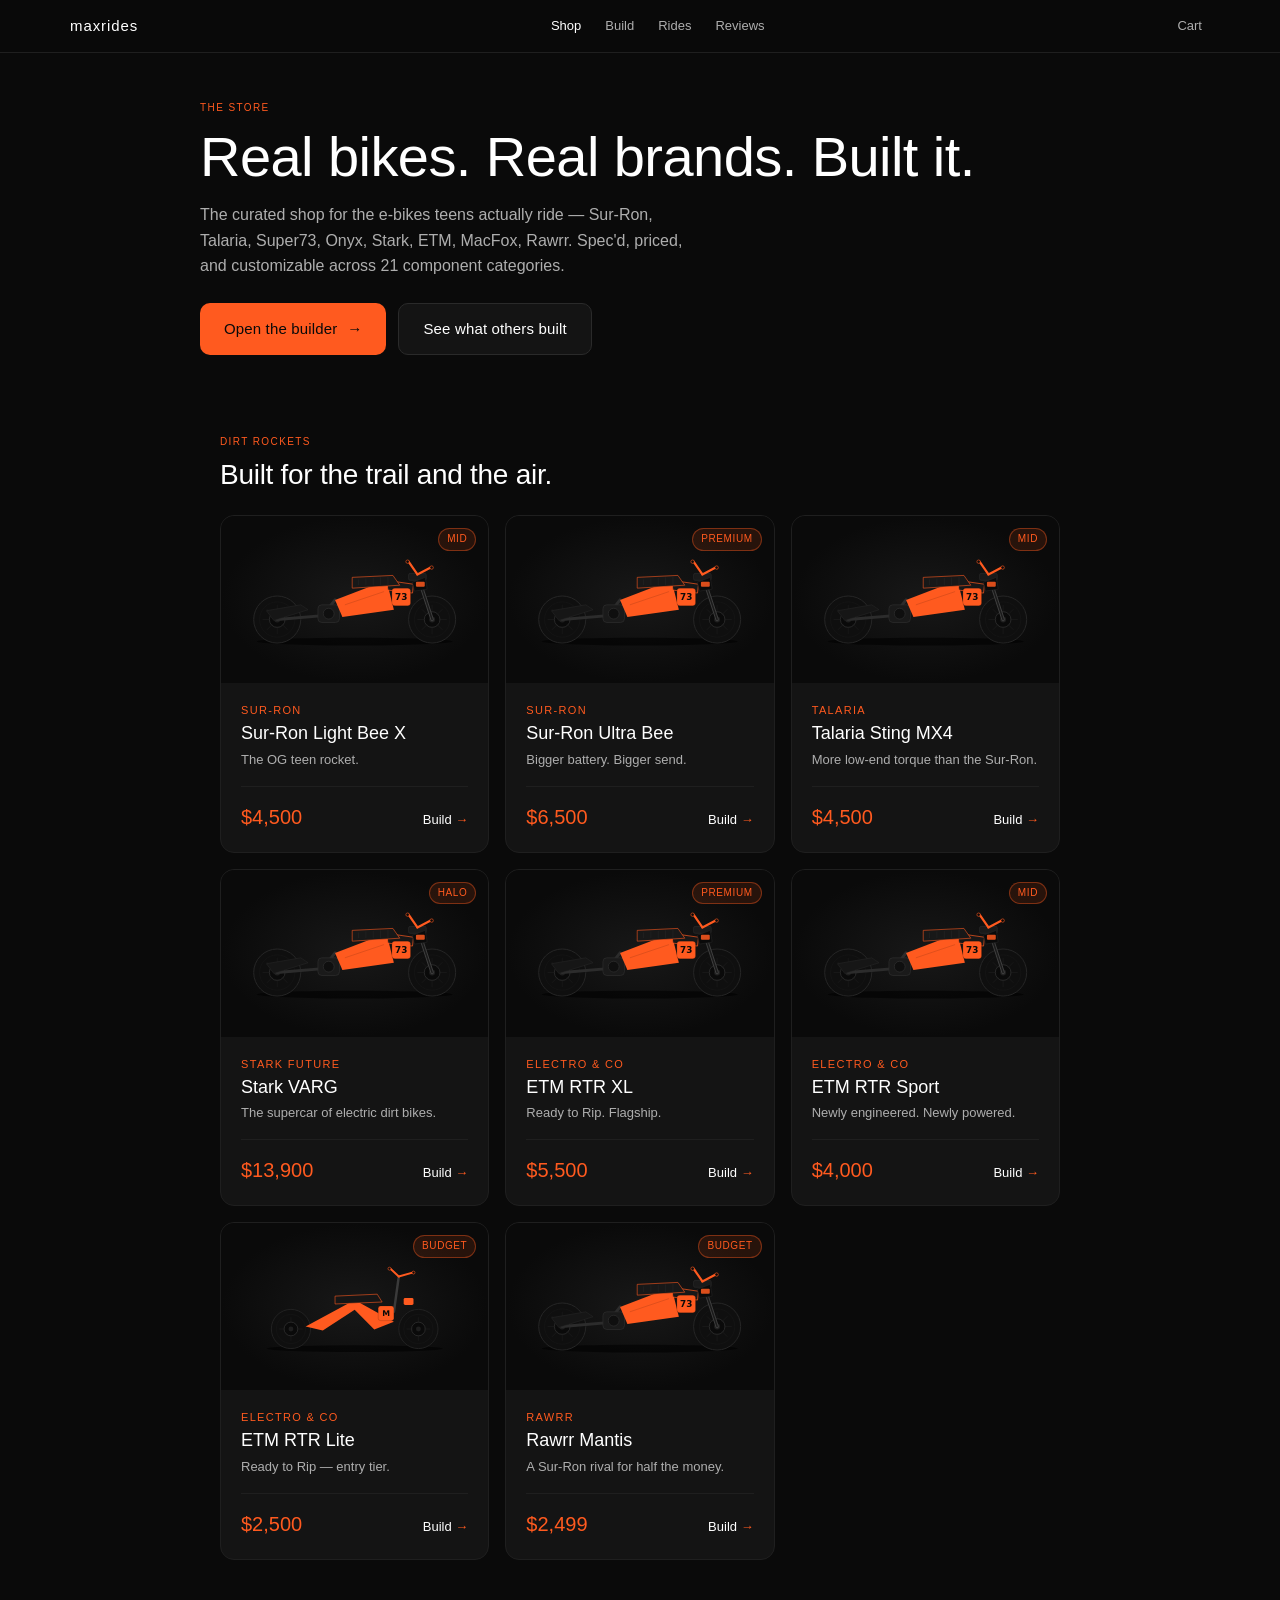
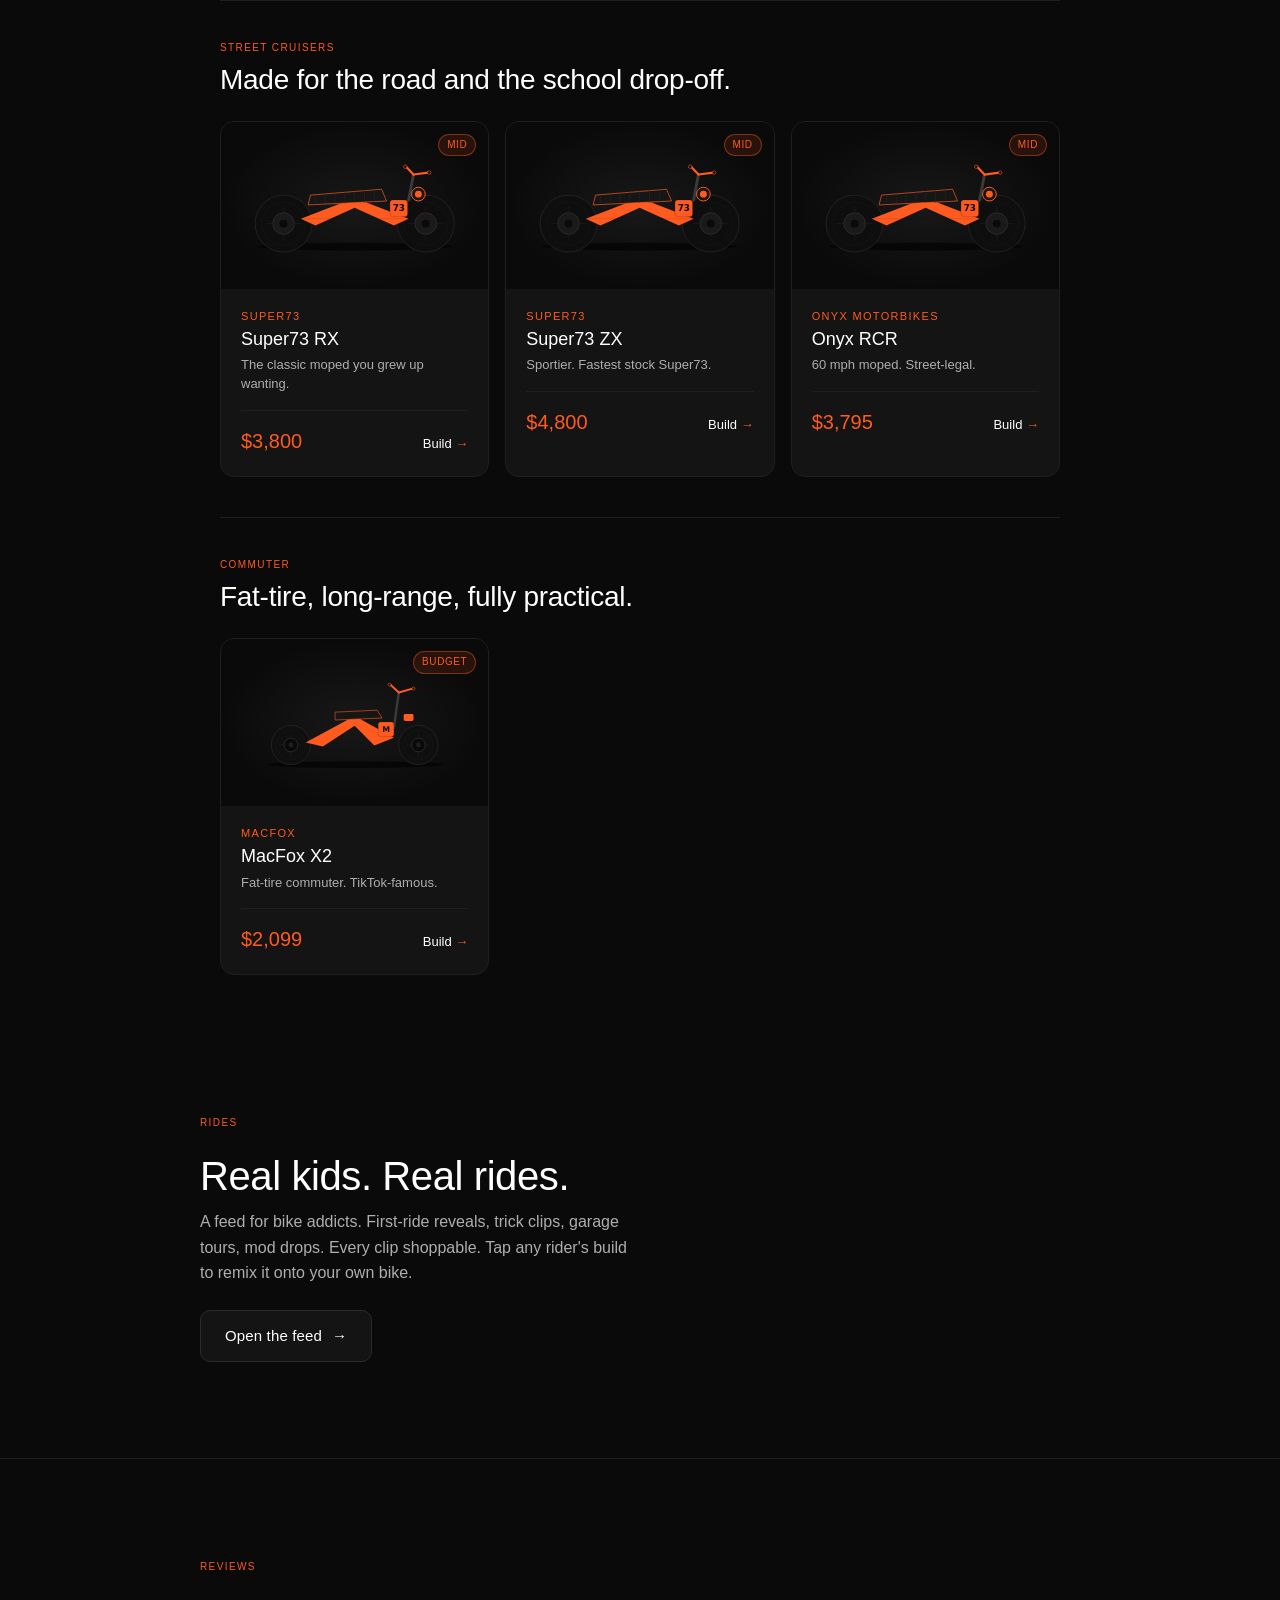
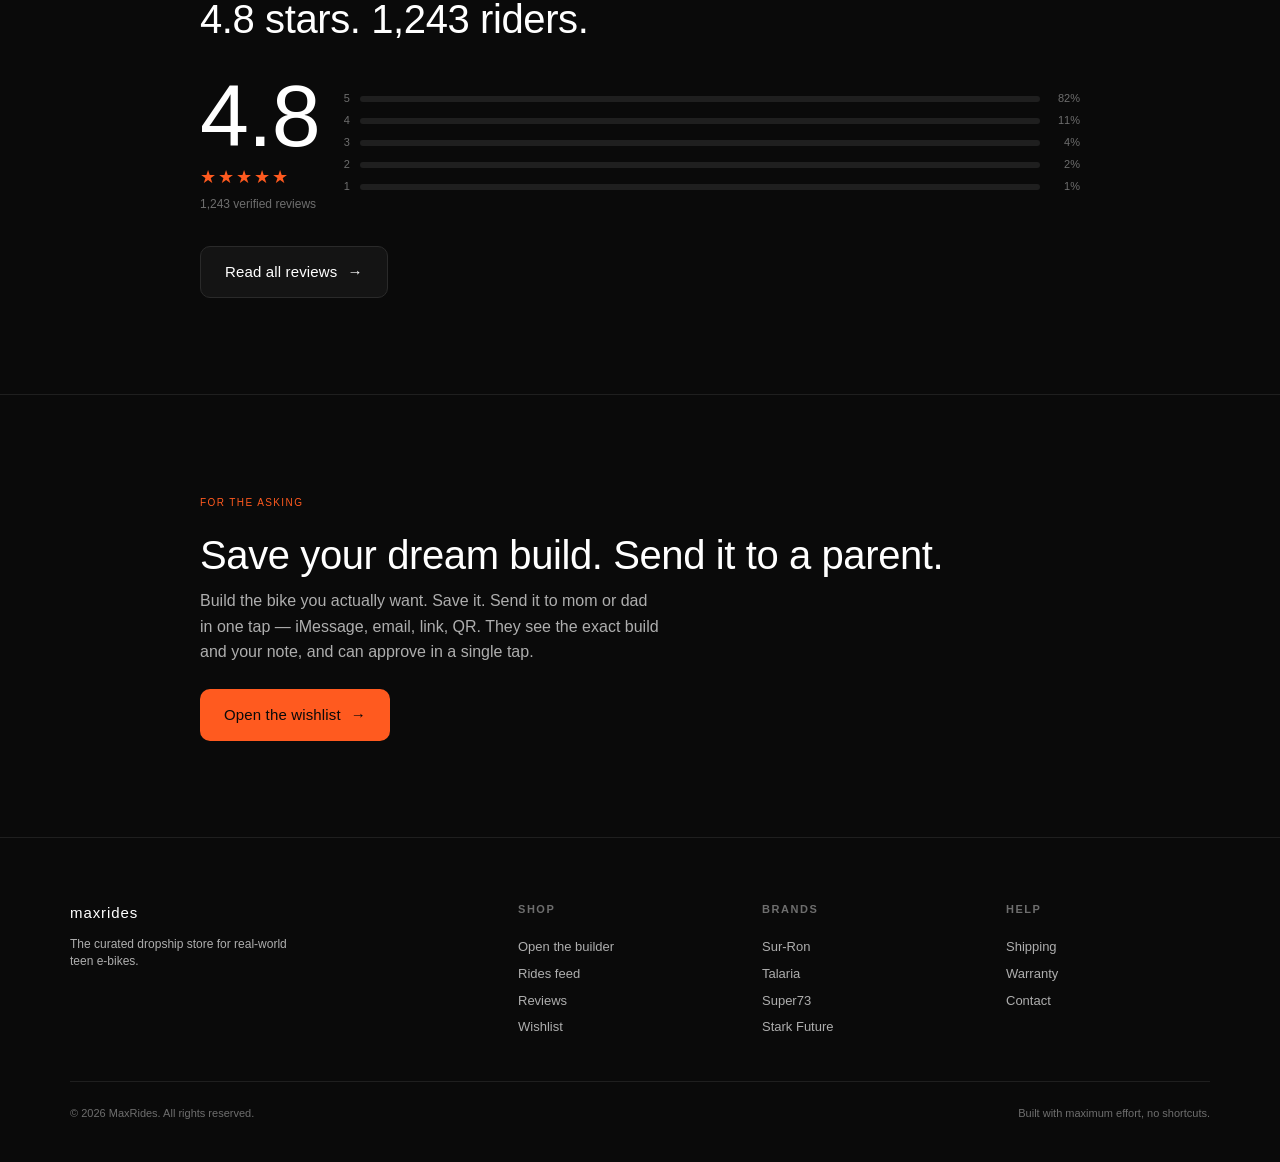
==== commit a5eb8bca: "feat: pivot to real-brand dropship store Replace the 3 house bikes (Dirt 01 / Cruiser / Starter) wit" ====
--- a/index.html
+++ b/index.html
@@ -4,10 +4,135 @@
   <meta charset="utf-8">
   <meta name="viewport" content="width=device-width, initial-scale=1, viewport-fit=cover">
   <meta name="theme-color" content="#0A0A0A">
-  <title>MaxRides — Customizable electric dirt bikes &amp; cruisers for teens</title>
-  <meta name="description" content="Premium customizable e-bikes for teens. Pick your bike, build it with real Sur-Ron and Talaria-grade components, and share your dream build with the world.">
+  <title>MaxRides — Real teen e-bikes. Real brands. Built it.</title>
+  <meta name="description" content="The curated store for real-world teen e-bikes. Sur-Ron, Talaria, Super73, Onyx, Stark VARG, ETM, MacFox, Rawrr. Configure across 21 component categories.">
   <link rel="preconnect" href="https://fonts.googleapis.com">
   <link rel="stylesheet" href="assets/css/styles.css">
+  <style>
+    /* ===== Home page — dropship grid ===== */
+
+    .home-hero {
+      padding: var(--space-12) 0 var(--space-10);
+      text-align: left;
+    }
+    .home-hero h1 { margin-top: var(--space-3); }
+    .home-hero .body-lg { max-width: 56ch; margin-top: var(--space-4); color: var(--text-secondary); }
+    .home-hero__cta-row {
+      display: flex;
+      gap: var(--space-3);
+      margin-top: var(--space-6);
+      flex-wrap: wrap;
+    }
+
+    .bike-cat { padding: var(--space-10) 0; border-top: 1px solid var(--border); }
+    .bike-cat:first-of-type { border-top: none; }
+    .bike-cat__head { margin-bottom: var(--space-6); }
+    .bike-cat__head h2 { margin-top: var(--space-2); }
+    .bike-cat__head p.body { color: var(--text-secondary); margin-top: var(--space-2); max-width: 48ch; }
+
+    .bike-grid {
+      display: grid;
+      grid-template-columns: repeat(3, 1fr);
+      gap: var(--space-4);
+    }
+    @media (max-width: 900px) { .bike-grid { grid-template-columns: 1fr 1fr; } }
+    @media (max-width: 540px) { .bike-grid { grid-template-columns: 1fr; } }
+
+    .bike-card {
+      display: flex;
+      flex-direction: column;
+      background: var(--surface);
+      border: 1px solid var(--border);
+      border-radius: var(--radius-lg);
+      overflow: hidden;
+      transition:
+        transform var(--dur-fast) var(--ease-out),
+        border-color var(--dur-fast) var(--ease-out);
+      text-decoration: none;
+      color: inherit;
+    }
+    .bike-card:hover {
+      transform: translateY(-2px);
+      border-color: var(--text-tertiary);
+    }
+    .bike-card__media {
+      background: radial-gradient(ellipse at center, #181818 0%, #0A0A0A 70%);
+      padding: var(--space-4);
+      aspect-ratio: 16 / 10;
+      display: flex;
+      align-items: center;
+      justify-content: center;
+      position: relative;
+    }
+    .bike-card__media svg { width: 100%; height: auto; }
+    .bike-card__media img.bike-photo {
+      width: 100%;
+      height: 100%;
+      object-fit: contain;
+    }
+    .bike-card__tier {
+      position: absolute;
+      top: var(--space-3);
+      right: var(--space-3);
+      background: rgba(255, 90, 31, 0.12);
+      color: var(--accent);
+      border: 1px solid rgba(255, 90, 31, 0.4);
+      padding: 3px 8px;
+      border-radius: var(--radius-full);
+      font-size: 10px;
+      font-weight: 500;
+      letter-spacing: 0.06em;
+      text-transform: uppercase;
+    }
+    .bike-card__body {
+      padding: var(--space-5);
+      flex: 1;
+      display: flex;
+      flex-direction: column;
+    }
+    .bike-card__brand {
+      font-size: 11px;
+      letter-spacing: 0.12em;
+      text-transform: uppercase;
+      color: var(--accent);
+      margin-bottom: 4px;
+    }
+    .bike-card__name {
+      font-size: 18px;
+      font-weight: 500;
+      color: var(--text-primary);
+      line-height: var(--lh-snug);
+    }
+    .bike-card__tagline {
+      font-size: 13px;
+      color: var(--text-secondary);
+      margin-top: 6px;
+      line-height: var(--lh-normal);
+    }
+    .bike-card__footer {
+      display: flex;
+      justify-content: space-between;
+      align-items: baseline;
+      margin-top: var(--space-4);
+      padding-top: var(--space-4);
+      border-top: 1px solid var(--border);
+    }
+    .bike-card__price {
+      font-size: 20px;
+      font-weight: 500;
+      color: var(--accent);
+      font-variant-numeric: tabular-nums;
+    }
+    .bike-card__cta {
+      font-size: 13px;
+      font-weight: 500;
+      color: var(--text-primary);
+    }
+    .bike-card__cta::after {
+      content: ' →';
+      color: var(--accent);
+    }
+  </style>
 </head>
 <body>
 
@@ -29,209 +154,64 @@
 
   <main>
 
-    <!-- ===== 01 · DIRT ===== -->
-    <section class="hero-slide" aria-labelledby="dirt-title">
-      <div class="hero-slide__inner">
-        <div class="reveal">
-          <p class="eyebrow section-label">01 · Dirt</p>
-        </div>
-        <div class="bike-stage bike-stage--tall reveal" data-delay="1" data-bike="dirt-01" data-accent="#FF5A1F"></div>
-        <div class="reveal" data-delay="2">
-          <h1 id="dirt-title" class="display" style="margin-top:var(--space-10);">The Dirt 01.</h1>
-          <p class="body-lg" style="margin-top:var(--space-3); max-width:46ch;">Built for the trail. Sur-Ron silhouette, MaxRides finish. Wired to disappear into the dirt and reappear on every feed.</p>
-        </div>
-        <div class="reveal" data-delay="3">
-          <p class="hero-slide__price" style="margin-top:var(--space-6);">From $2,499</p>
-          <div class="hero-slide__actions">
-            <a href="build.html?bike=dirt-01" class="btn btn--primary btn--lg">Build it<span class="btn__arrow">→</span></a>
-            <a href="bike.html?slug=dirt-01" class="btn btn--secondary btn--lg">Specs</a>
-          </div>
-        </div>
-      </div>
-      <span class="hero-slide__scrollhint" aria-hidden="true">⌄</span>
+    <!-- ===== HERO ===== -->
+    <section class="home-hero container-base">
+      <p class="eyebrow">The store</p>
+      <h1 class="display">Real bikes. Real brands. Built it.</h1>
+      <p class="body-lg">The curated shop for the e-bikes teens actually ride — Sur-Ron, Talaria, Super73, Onyx, Stark, ETM, MacFox, Rawrr. Spec'd, priced, and customizable across 21 component categories.</p>
+      <div class="home-hero__cta-row">
+        <a href="build.html" class="btn btn--primary btn--lg">Open the builder<span class="btn__arrow">→</span></a>
+        <a href="rides.html" class="btn btn--secondary btn--lg">See what others built</a>
+      </div>
     </section>
 
+    <!-- ===== BIKE LINEUP (dynamic from data.js) ===== -->
+    <div class="container-base" id="bike-host"></div>
+
+    <!-- ===== RIDES TEASER ===== -->
+    <section class="section section--lg container-base" aria-labelledby="rides-title">
+      <p class="eyebrow section-label">Rides</p>
+      <h2 id="rides-title" class="h1" style="margin-top:var(--space-3);">Real kids. Real rides.</h2>
+      <p class="body-lg" style="margin-top:var(--space-3); max-width:48ch;">A feed for bike addicts. First-ride reveals, trick clips, garage tours, mod drops. Every clip shoppable. Tap any rider's build to remix it onto your own bike.</p>
+      <div style="margin-top:var(--space-6);">
+        <a href="rides.html" class="btn btn--secondary btn--lg">Open the feed<span class="btn__arrow">→</span></a>
+      </div>
+    </section>
+
     <hr class="section-divider">
 
-    <!-- ===== 02 · CRUISER ===== -->
-    <section class="hero-slide" aria-labelledby="cruiser-title">
-      <div class="hero-slide__inner">
-        <div class="reveal">
-          <p class="eyebrow section-label">02 · Cruiser</p>
-        </div>
-        <div class="bike-stage bike-stage--tall reveal" data-delay="1" data-bike="cruiser" data-accent="#FF5A1F"></div>
-        <div class="reveal" data-delay="2">
-          <h1 id="cruiser-title" class="display" style="margin-top:var(--space-10);">The Cruiser.</h1>
-          <p class="body-lg" style="margin-top:var(--space-3); max-width:46ch;">Made for the streets. Long, low, banana-seated — built to roll up to school and have everyone ask what it is.</p>
-        </div>
-        <div class="reveal" data-delay="3">
-          <p class="hero-slide__price" style="margin-top:var(--space-6);">From $1,899</p>
-          <div class="hero-slide__actions">
-            <a href="build.html?bike=cruiser" class="btn btn--primary btn--lg">Build it<span class="btn__arrow">→</span></a>
-            <a href="bike.html?slug=cruiser" class="btn btn--secondary btn--lg">Specs</a>
-          </div>
-        </div>
-      </div>
-      <span class="hero-slide__scrollhint" aria-hidden="true">⌄</span>
+    <!-- ===== REVIEWS TEASER ===== -->
+    <section class="section section--lg container-base" aria-labelledby="reviews-title">
+      <p class="eyebrow section-label">Reviews</p>
+      <h2 id="reviews-title" class="h1" style="margin-top:var(--space-3);">4.8 stars. 1,243 riders.</h2>
+      <div class="review-pull" style="margin-top:var(--space-8);">
+        <div>
+          <div class="review-pull__num numeric">4.8</div>
+          <div class="review-pull__stars" aria-hidden="true">★★★★★</div>
+          <div class="review-pull__count">1,243 verified reviews</div>
+        </div>
+        <div class="review-pull__bars">
+          <div class="bar-row"><span class="num">5</span><span class="track"><span class="fill" style="width:82%"></span></span><span class="pct">82%</span></div>
+          <div class="bar-row"><span class="num">4</span><span class="track"><span class="fill" style="width:11%"></span></span><span class="pct">11%</span></div>
+          <div class="bar-row"><span class="num">3</span><span class="track"><span class="fill" style="width:4%"></span></span><span class="pct">4%</span></div>
+          <div class="bar-row"><span class="num">2</span><span class="track"><span class="fill" style="width:2%"></span></span><span class="pct">2%</span></div>
+          <div class="bar-row"><span class="num">1</span><span class="track"><span class="fill" style="width:1%"></span></span><span class="pct">1%</span></div>
+        </div>
+      </div>
+      <div style="margin-top:var(--space-8);">
+        <a href="reviews.html" class="btn btn--secondary btn--lg">Read all reviews<span class="btn__arrow">→</span></a>
+      </div>
     </section>
 
     <hr class="section-divider">
 
-    <!-- ===== 03 · STARTER ===== -->
-    <section class="hero-slide" aria-labelledby="starter-title">
-      <div class="hero-slide__inner">
-        <div class="reveal">
-          <p class="eyebrow section-label">03 · Starter</p>
-        </div>
-        <div class="bike-stage bike-stage--tall reveal" data-delay="1" data-bike="starter" data-accent="#FF5A1F"></div>
-        <div class="reveal" data-delay="2">
-          <h1 id="starter-title" class="display" style="margin-top:var(--space-10);">The Starter.</h1>
-          <p class="body-lg" style="margin-top:var(--space-3); max-width:46ch;">Every kid&rsquo;s first ride. Smaller frame, lower top speed, same MaxRides DNA.</p>
-        </div>
-        <div class="reveal" data-delay="3">
-          <p class="hero-slide__price" style="margin-top:var(--space-6);">From $999</p>
-          <div class="hero-slide__actions">
-            <a href="build.html?bike=starter" class="btn btn--primary btn--lg">Build it<span class="btn__arrow">→</span></a>
-            <a href="bike.html?slug=starter" class="btn btn--secondary btn--lg">Specs</a>
-          </div>
-        </div>
-      </div>
-      <span class="hero-slide__scrollhint" aria-hidden="true">⌄</span>
-    </section>
-
-    <hr class="section-divider">
-
-    <!-- ===== BUILDER TEASER ===== -->
-    <section class="section section--lg" aria-labelledby="builder-title">
-      <div class="container-base">
-        <div class="reveal">
-          <p class="eyebrow section-label">Builder</p>
-        </div>
-        <h2 id="builder-title" class="h1 reveal" data-delay="1" style="margin-top:var(--space-3);">Make it yours.</h2>
-        <p class="body-lg reveal" data-delay="2" style="margin-top:var(--space-3); max-width:48ch;">Twenty-one categories. Real components. ODI plates, EBMX batteries, Magura brakes, Warp 9 wheels, FastAce forks, Ruroc helmets. Every option spec&rsquo;d and priced.</p>
-        <div class="teaser-grid reveal" data-delay="3">
-          <div class="teaser-tile">
-            <div class="icon" aria-hidden="true">●</div>
-            <div class="label">Paint</div>
-          </div>
-          <div class="teaser-tile">
-            <div class="icon" aria-hidden="true">○</div>
-            <div class="label">Wheels</div>
-          </div>
-          <div class="teaser-tile">
-            <div class="icon" aria-hidden="true">▢</div>
-            <div class="label">Plate</div>
-          </div>
-          <div class="teaser-tile">
-            <div class="icon" aria-hidden="true">+17</div>
-            <div class="label">More</div>
-          </div>
-        </div>
-        <div class="reveal" data-delay="3">
-          <a href="build.html" class="btn btn--primary btn--lg">Open the builder<span class="btn__arrow">→</span></a>
-        </div>
-      </div>
-    </section>
-
-    <hr class="section-divider">
-
-    <!-- ===== RIDES TEASER ===== -->
-    <section class="section section--lg" aria-labelledby="rides-title">
-      <div class="container-base">
-        <div class="reveal">
-          <p class="eyebrow section-label">Rides</p>
-        </div>
-        <h2 id="rides-title" class="h1 reveal" data-delay="1" style="margin-top:var(--space-3);">Real kids. Real rides.</h2>
-        <p class="body-lg reveal" data-delay="2" style="margin-top:var(--space-3); max-width:48ch;">A feed for bike addicts. First-ride reveals, trick clips, garage tours, mod drops &mdash; every clip shoppable. Tap any rider&rsquo;s build to remix it onto your own bike.</p>
-
-        <div class="rides-teaser reveal" data-delay="3" style="margin-top:var(--space-8);">
-          <article class="ride-tile">
-            <span class="badge ride-tile__badge">Trick clip</span>
-            <span class="ride-tile__play" aria-hidden="true"><span>▶</span></span>
-            <div class="ride-tile__meta">
-              <strong>@jadenrides &middot; 13</strong>
-              <span>Dirt 01 &middot; Black PVD &middot; ♡ 8.2k</span>
-            </div>
-          </article>
-          <article class="ride-tile">
-            <span class="badge ride-tile__badge">Reveal</span>
-            <span class="ride-tile__play" aria-hidden="true"><span>▶</span></span>
-            <div class="ride-tile__meta">
-              <strong>@mayacruises &middot; 14</strong>
-              <span>Cruiser &middot; Brown leather &middot; ♡ 2.1k</span>
-            </div>
-          </article>
-          <article class="ride-tile">
-            <span class="badge ride-tile__badge">Build update</span>
-            <span class="ride-tile__play" aria-hidden="true"><span>▶</span></span>
-            <div class="ride-tile__meta">
-              <strong>@coletheripper &middot; 15</strong>
-              <span>Dirt 01 &middot; Race red &middot; ♡ 6.8k</span>
-            </div>
-          </article>
-        </div>
-
-        <div class="reveal" data-delay="4" style="margin-top:var(--space-8);">
-          <a href="rides.html" class="btn btn--secondary btn--lg">See all rides<span class="btn__arrow">→</span></a>
-        </div>
-      </div>
-    </section>
-
-    <hr class="section-divider">
-
-    <!-- ===== REVIEWS TEASER ===== -->
-    <section class="section section--lg" aria-labelledby="reviews-title">
-      <div class="container-base">
-        <div class="reveal">
-          <p class="eyebrow section-label">Reviews</p>
-        </div>
-        <h2 id="reviews-title" class="h1 reveal" data-delay="1" style="margin-top:var(--space-3);">4.8 stars. 1,243 riders.</h2>
-
-        <div class="review-pull reveal" data-delay="2" style="margin-top:var(--space-8);">
-          <div>
-            <div class="review-pull__num numeric">4.8</div>
-            <div class="review-pull__stars" aria-hidden="true">★★★★★</div>
-            <div class="review-pull__count">1,243 verified reviews</div>
-          </div>
-          <div class="review-pull__bars">
-            <div class="bar-row"><span class="num">5</span><span class="track"><span class="fill" style="width:82%"></span></span><span class="pct">82%</span></div>
-            <div class="bar-row"><span class="num">4</span><span class="track"><span class="fill" style="width:11%"></span></span><span class="pct">11%</span></div>
-            <div class="bar-row"><span class="num">3</span><span class="track"><span class="fill" style="width:4%"></span></span><span class="pct">4%</span></div>
-            <div class="bar-row"><span class="num">2</span><span class="track"><span class="fill" style="width:2%"></span></span><span class="pct">2%</span></div>
-            <div class="bar-row"><span class="num">1</span><span class="track"><span class="fill" style="width:1%"></span></span><span class="pct">1%</span></div>
-          </div>
-        </div>
-
-        <div class="card reveal" data-delay="3" style="margin-top:var(--space-10);">
-          <div class="row-between" style="align-items:flex-start;">
-            <div>
-              <p class="text-accent" aria-label="5 stars">★★★★★</p>
-              <p class="h4" style="margin-top:6px;">Way better than the Sur-Ron my friend has.</p>
-              <p class="body" style="margin-top:var(--space-3); max-width:50ch;">Got the Dirt 01 with the EBMX battery and Galfer brakes. Hits 38 like nothing and the wrap looks crazy. Customer service answered in 2 hours.</p>
-              <p class="caption" style="margin-top:var(--space-3);"><span class="text-primary">Jake B.</span> &middot; 14 &middot; San Diego &middot; <span class="text-accent">✓ Verified Dirt 01 + Satin black PVD-look</span></p>
-            </div>
-          </div>
-        </div>
-
-        <div class="reveal" data-delay="4" style="margin-top:var(--space-8);">
-          <a href="reviews.html" class="btn btn--secondary btn--lg">Read all 1,243 reviews<span class="btn__arrow">→</span></a>
-        </div>
-      </div>
-    </section>
-
-    <hr class="section-divider">
-
-    <!-- ===== WISHLIST CALL-TO-ACTION ===== -->
-    <section class="section section--lg" aria-labelledby="wishlist-title">
-      <div class="container-base">
-        <div class="reveal">
-          <p class="eyebrow section-label">For the asking</p>
-        </div>
-        <h2 id="wishlist-title" class="h1 reveal" data-delay="1" style="margin-top:var(--space-3);">Save your dream build. Send it to a parent.</h2>
-        <p class="body-lg reveal" data-delay="2" style="margin-top:var(--space-3); max-width:52ch;">Build the bike you actually want. Save it. Send it to mom or dad in one tap &mdash; iMessage, email, link, QR. They see the exact build and your note, and can approve in a single tap. Split the cost together if you want.</p>
-        <div class="reveal" data-delay="3" style="margin-top:var(--space-6);">
-          <a href="wishlist.html" class="btn btn--primary btn--lg">Open the wishlist<span class="btn__arrow">→</span></a>
-        </div>
+    <!-- ===== WISHLIST CTA ===== -->
+    <section class="section section--lg container-base" aria-labelledby="wishlist-title">
+      <p class="eyebrow section-label">For the asking</p>
+      <h2 id="wishlist-title" class="h1" style="margin-top:var(--space-3);">Save your dream build. Send it to a parent.</h2>
+      <p class="body-lg" style="margin-top:var(--space-3); max-width:52ch;">Build the bike you actually want. Save it. Send it to mom or dad in one tap — iMessage, email, link, QR. They see the exact build and your note, and can approve in a single tap.</p>
+      <div style="margin-top:var(--space-6);">
+        <a href="wishlist.html" class="btn btn--primary btn--lg">Open the wishlist<span class="btn__arrow">→</span></a>
       </div>
     </section>
 
@@ -242,20 +222,21 @@
       <div class="site-footer__grid">
         <div>
           <p class="wordmark" style="margin-bottom:var(--space-3);">maxrides</p>
-          <p class="body-sm" style="max-width:36ch;">Customizable electric dirt bikes and cruisers, built around what teens actually ride.</p>
+          <p class="body-sm" style="max-width:36ch;">The curated dropship store for real-world teen e-bikes.</p>
         </div>
         <div class="site-footer__col">
           <h4>Shop</h4>
-          <a href="bike.html?slug=dirt-01">The Dirt 01</a>
-          <a href="bike.html?slug=cruiser">The Cruiser</a>
-          <a href="bike.html?slug=starter">The Starter</a>
-          <a href="build.html">Build your own</a>
-        </div>
-        <div class="site-footer__col">
-          <h4>Community</h4>
+          <a href="build.html">Open the builder</a>
           <a href="rides.html">Rides feed</a>
           <a href="reviews.html">Reviews</a>
           <a href="wishlist.html">Wishlist</a>
+        </div>
+        <div class="site-footer__col">
+          <h4>Brands</h4>
+          <a href="build.html?bike=sur-ron-light-bee-x">Sur-Ron</a>
+          <a href="build.html?bike=talaria-sting-mx4">Talaria</a>
+          <a href="build.html?bike=super73-rx">Super73</a>
+          <a href="build.html?bike=stark-varg">Stark Future</a>
         </div>
         <div class="site-footer__col">
           <h4>Help</h4>
@@ -274,5 +255,61 @@
   <script src="assets/js/data.js"></script>
   <script src="assets/js/bikes.js"></script>
   <script src="assets/js/app.js"></script>
+  <script>
+  (function () {
+    'use strict';
+    var DATA = window.MAXRIDES_DATA;
+    var host = document.getElementById('bike-host');
+
+    function escapeHtml(s) {
+      return String(s).replace(/[&<>"']/g, function (c) {
+        return { '&':'&amp;', '<':'&lt;', '>':'&gt;', '"':'&quot;', "'":'&#39;' }[c];
+      });
+    }
+
+    function fmt(n) { return '$' + n.toLocaleString('en-US'); }
+
+    function tierLabel(tier) {
+      return { budget: 'Budget', mid: 'Mid', premium: 'Premium', halo: 'Halo' }[tier] || '';
+    }
+
+    function bikeCardHtml(bike) {
+      var slug = encodeURIComponent(bike.slug);
+      return [
+        '<a href="bike.html?slug=' + slug + '" class="bike-card">',
+          '<div class="bike-card__media">',
+            window.bikeImage(bike.slug, '#FF5A1F'),
+            '<span class="bike-card__tier">' + tierLabel(bike.tier) + '</span>',
+          '</div>',
+          '<div class="bike-card__body">',
+            '<p class="bike-card__brand">' + escapeHtml(bike.brand) + '</p>',
+            '<h3 class="bike-card__name">' + escapeHtml(bike.name) + '</h3>',
+            '<p class="bike-card__tagline">' + escapeHtml(bike.tagline) + '</p>',
+            '<div class="bike-card__footer">',
+              '<span class="bike-card__price">' + fmt(bike.basePrice) + '</span>',
+              '<span class="bike-card__cta">Build</span>',
+            '</div>',
+          '</div>',
+        '</a>'
+      ].join('');
+    }
+
+    DATA.BIKE_CATEGORIES.forEach(function (cat) {
+      var bikes = DATA.bikesByCategory(cat.id);
+      if (!bikes.length) return;
+      var section = document.createElement('section');
+      section.className = 'bike-cat';
+      section.innerHTML =
+        '<div class="bike-cat__head">' +
+          '<p class="eyebrow">' + escapeHtml(cat.label) + '</p>' +
+          '<h2 class="h2">' + escapeHtml(cat.tagline) + '</h2>' +
+        '</div>' +
+        '<div class="bike-grid">' +
+          bikes.map(bikeCardHtml).join('') +
+        '</div>';
+      host.appendChild(section);
+    });
+  })();
+  </script>
 </body>
 </html>
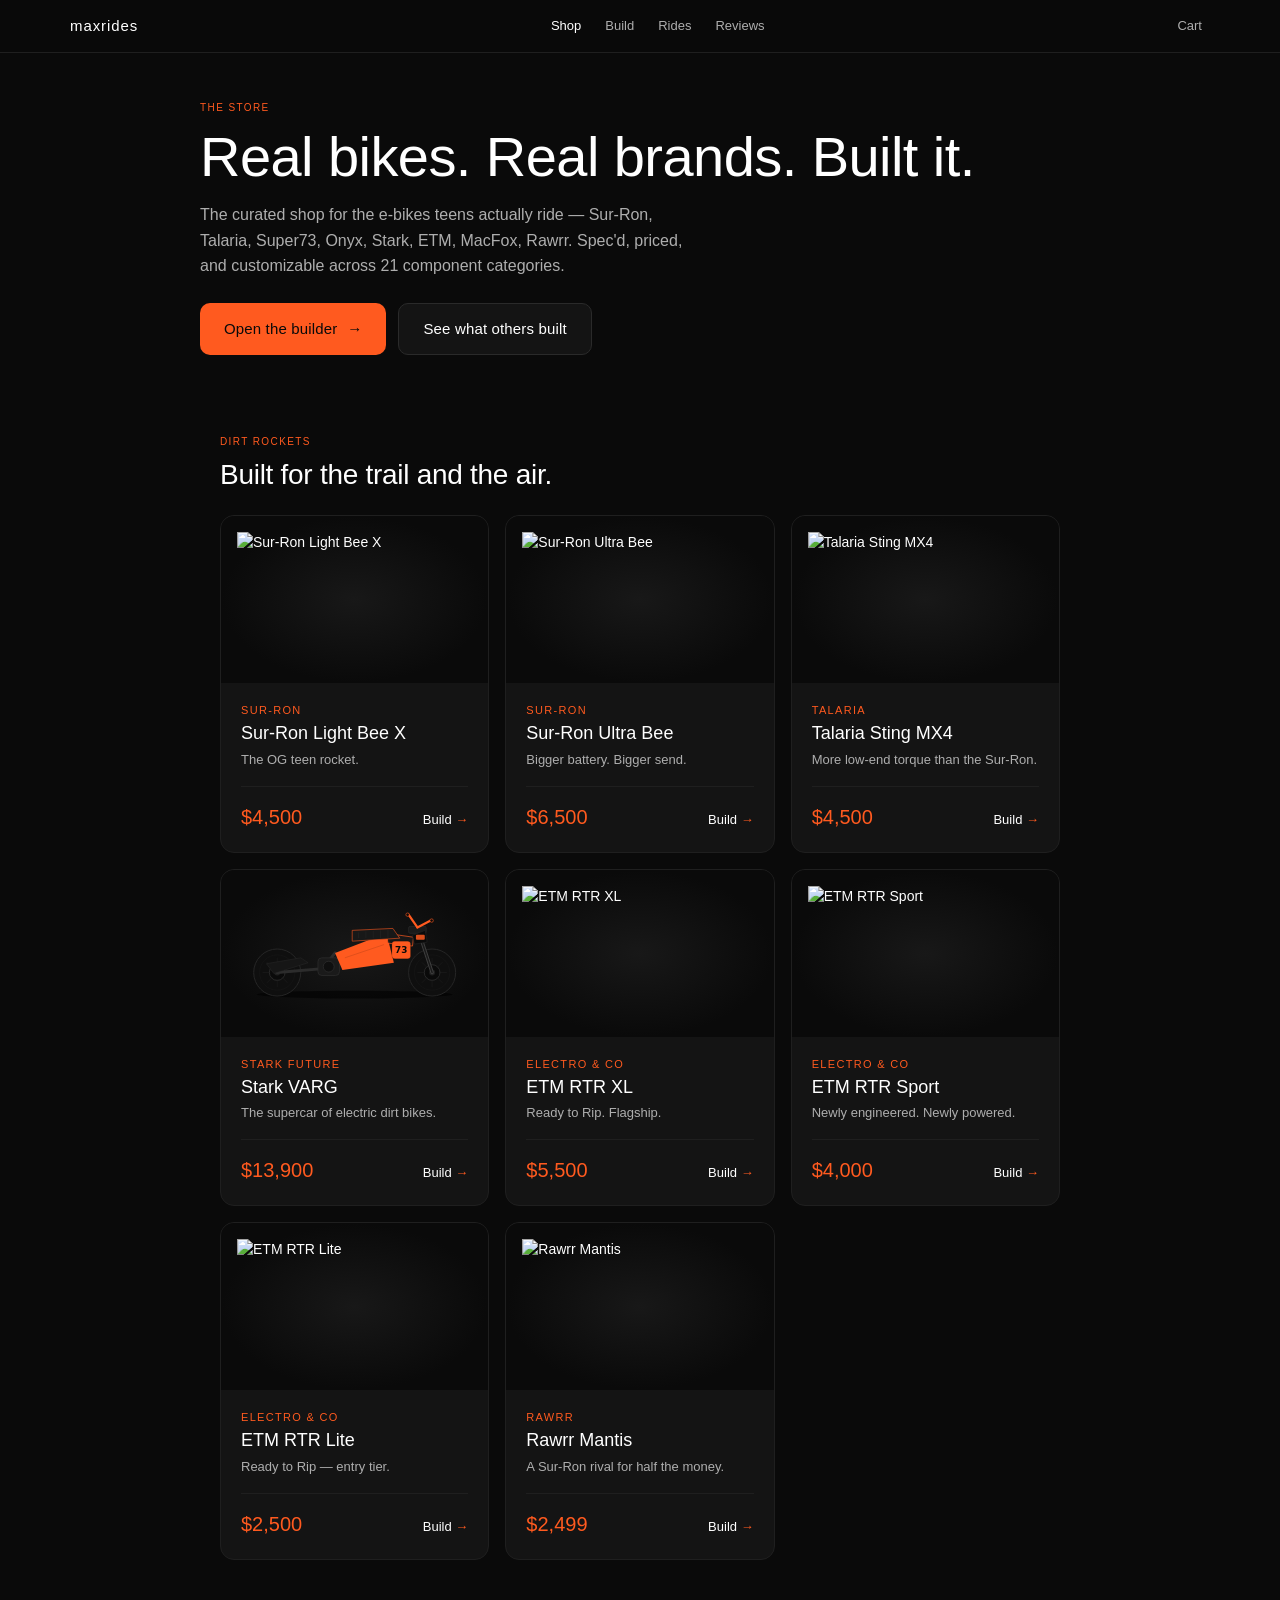
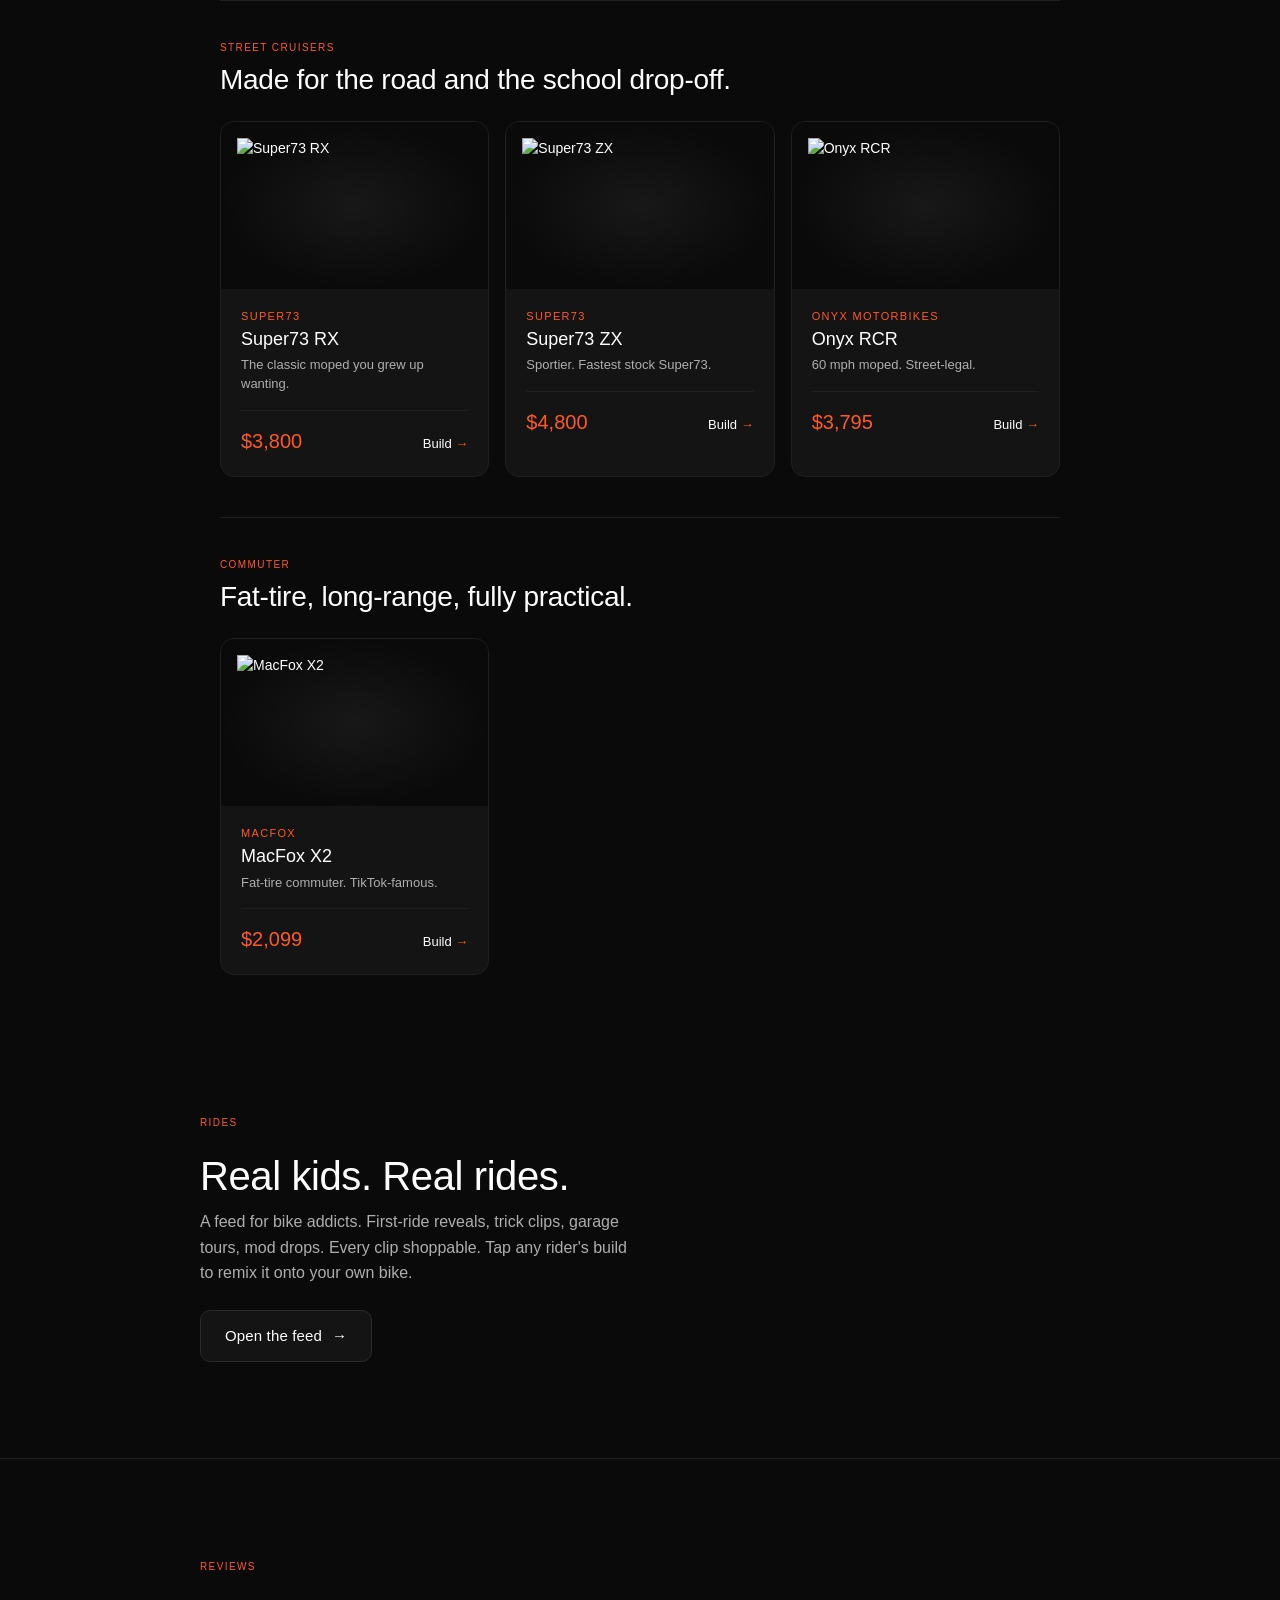
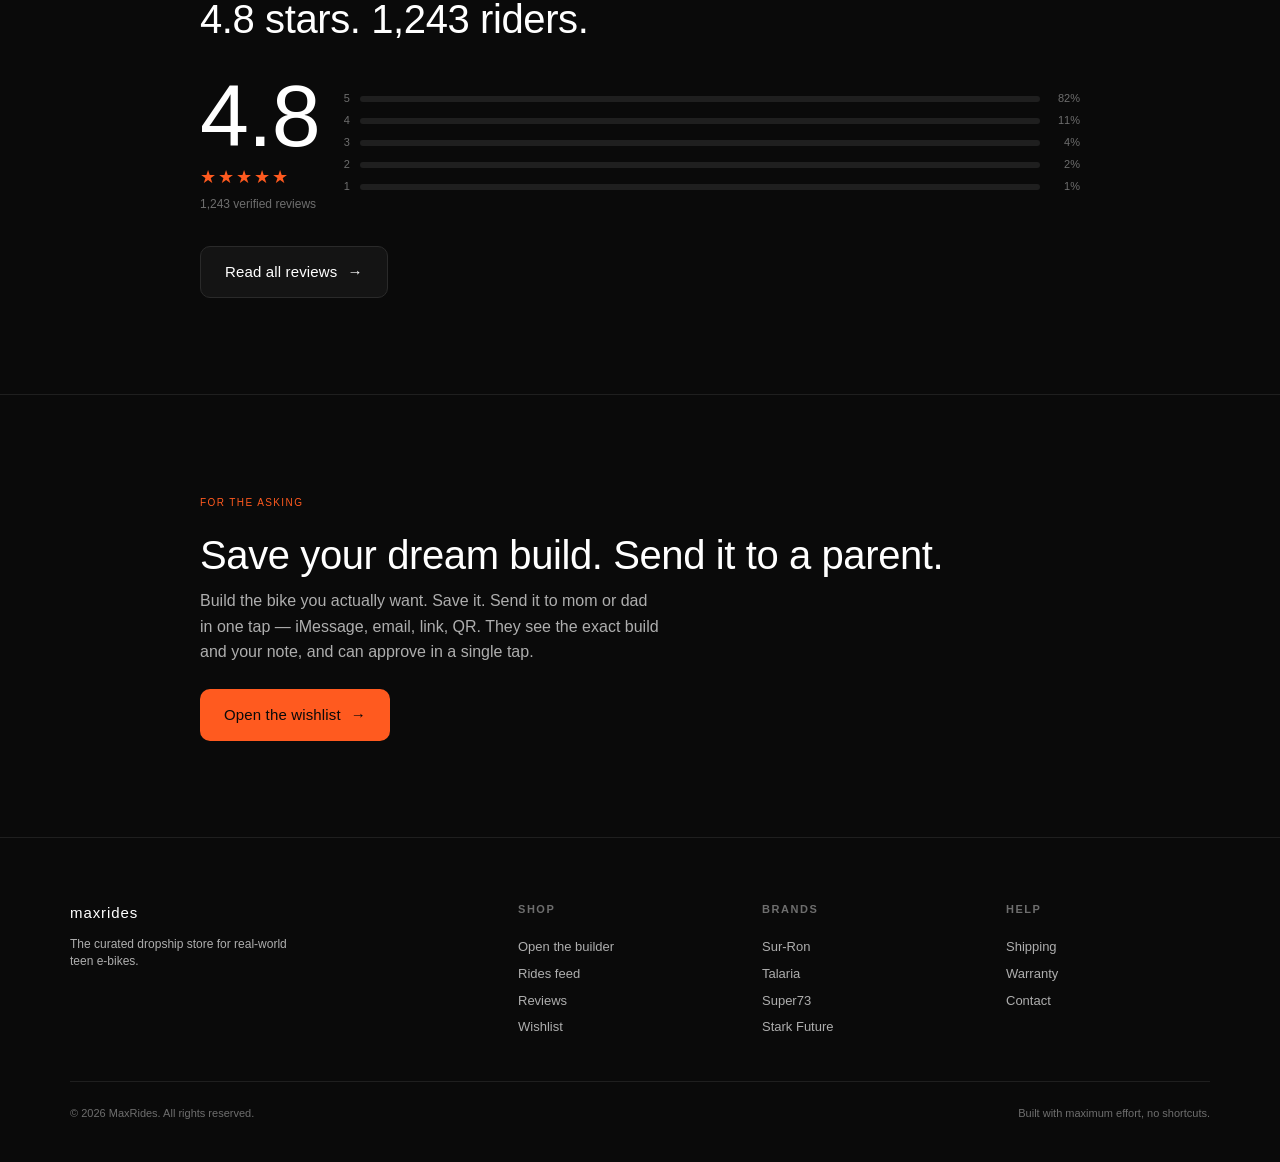
==== commit 44cd18c4: "feat: real product photos + remove tier badge from cards - Wire real manufacturer/reseller photo URL" ====
--- a/index.html
+++ b/index.html
@@ -269,17 +269,12 @@
 
     function fmt(n) { return '$' + n.toLocaleString('en-US'); }
 
-    function tierLabel(tier) {
-      return { budget: 'Budget', mid: 'Mid', premium: 'Premium', halo: 'Halo' }[tier] || '';
-    }
-
     function bikeCardHtml(bike) {
       var slug = encodeURIComponent(bike.slug);
       return [
         '<a href="bike.html?slug=' + slug + '" class="bike-card">',
           '<div class="bike-card__media">',
             window.bikeImage(bike.slug, '#FF5A1F'),
-            '<span class="bike-card__tier">' + tierLabel(bike.tier) + '</span>',
           '</div>',
           '<div class="bike-card__body">',
             '<p class="bike-card__brand">' + escapeHtml(bike.brand) + '</p>',
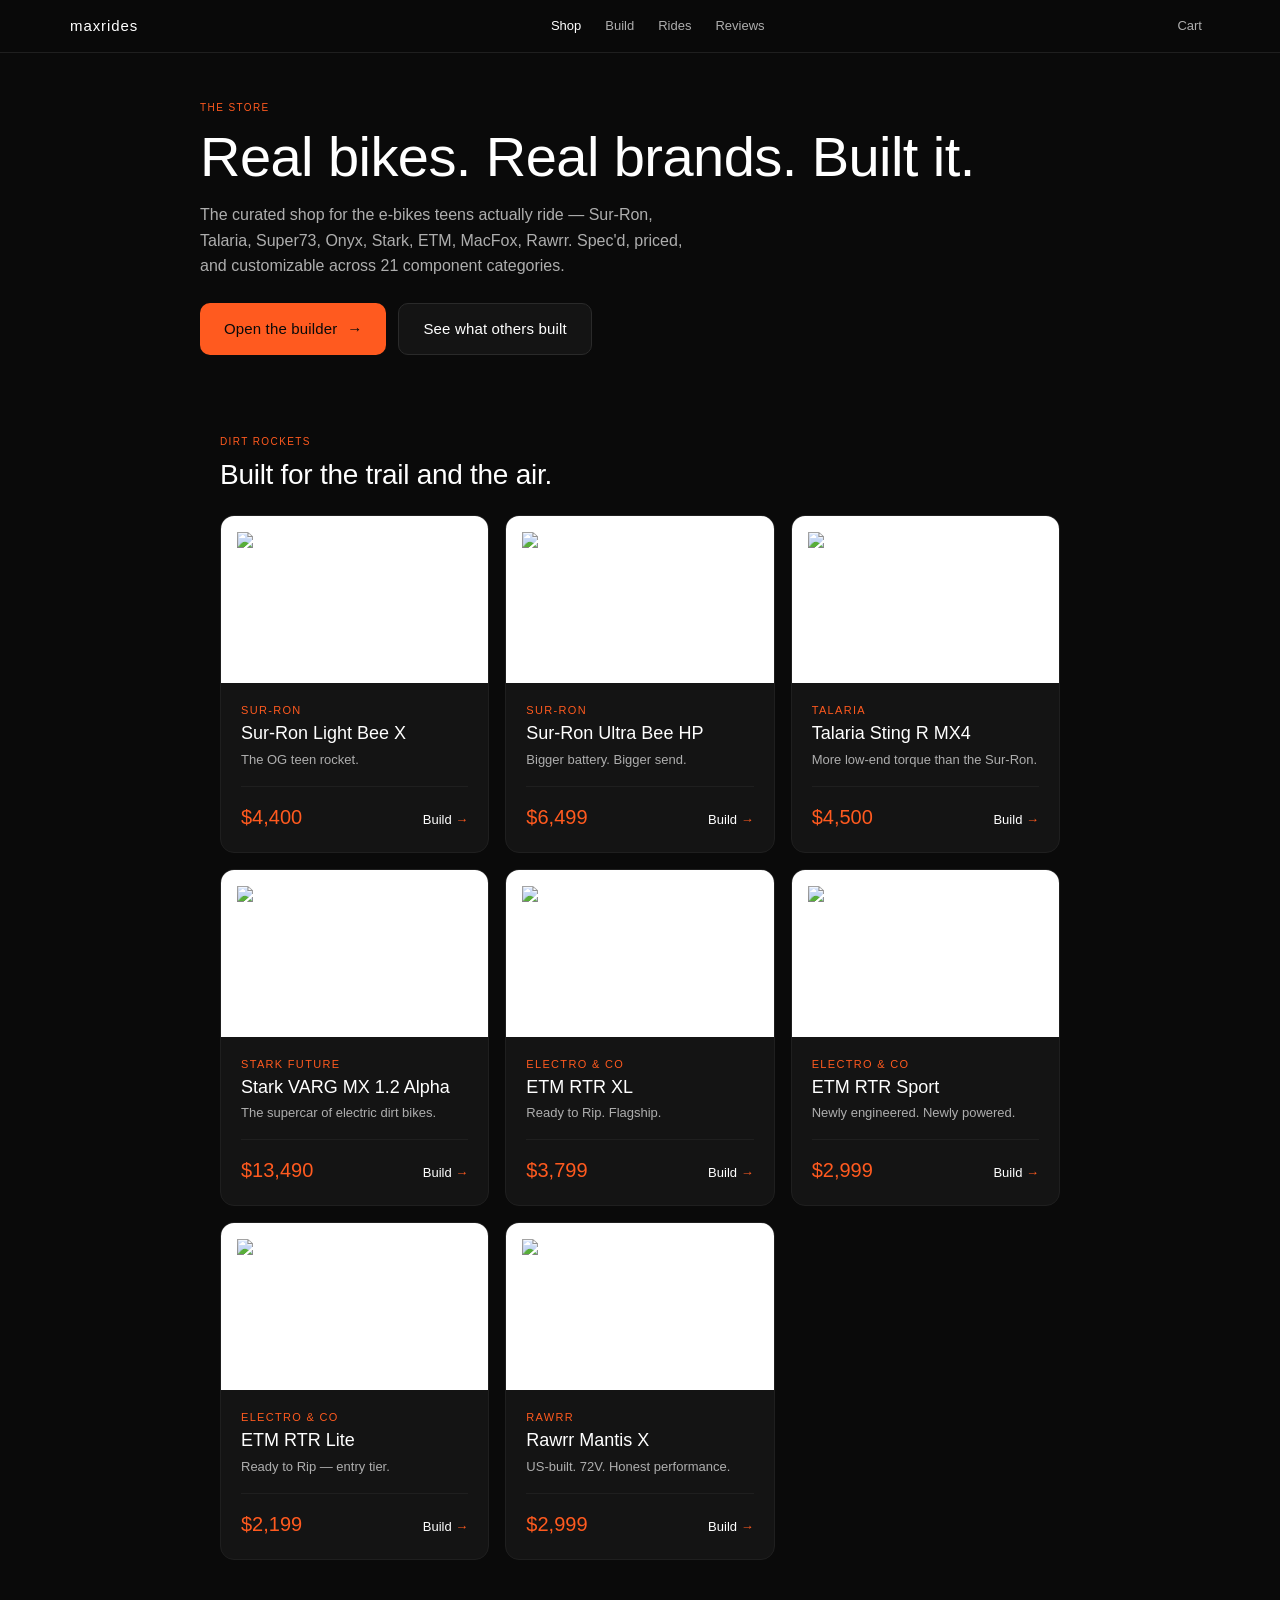
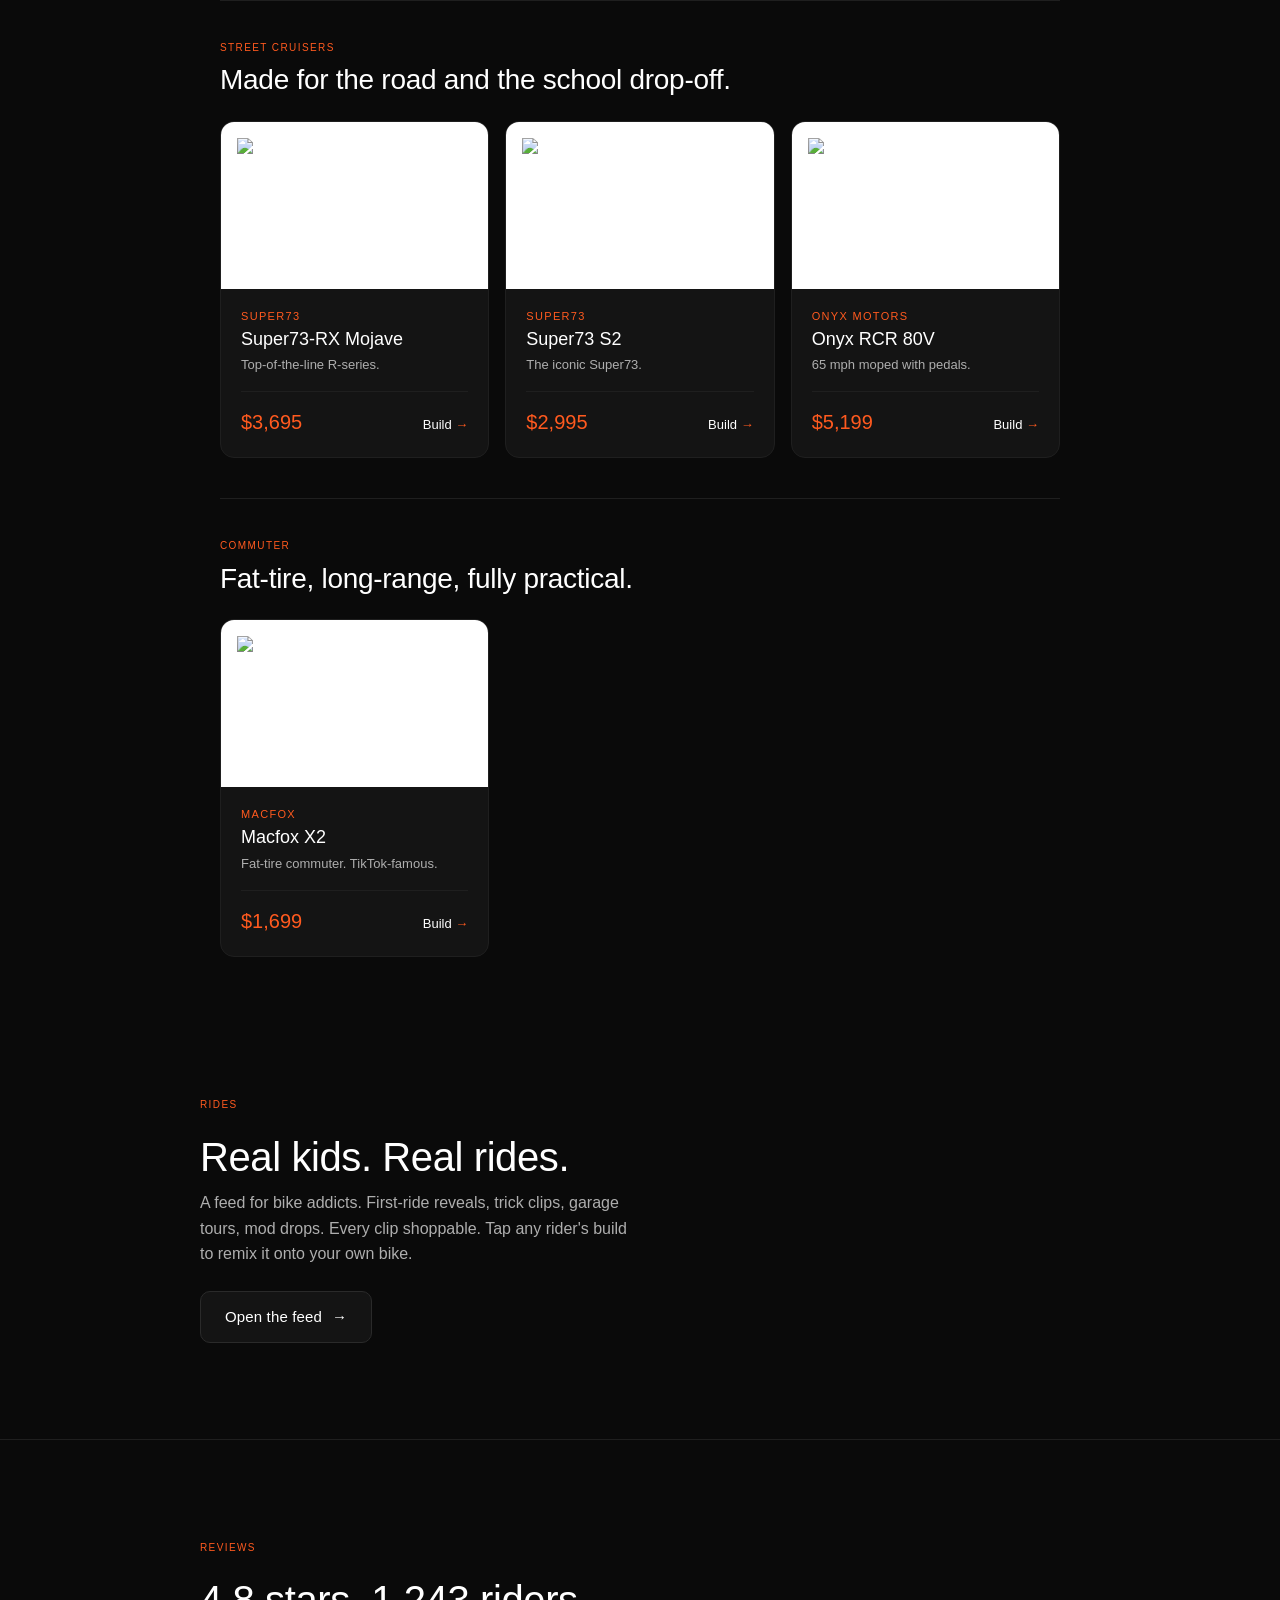
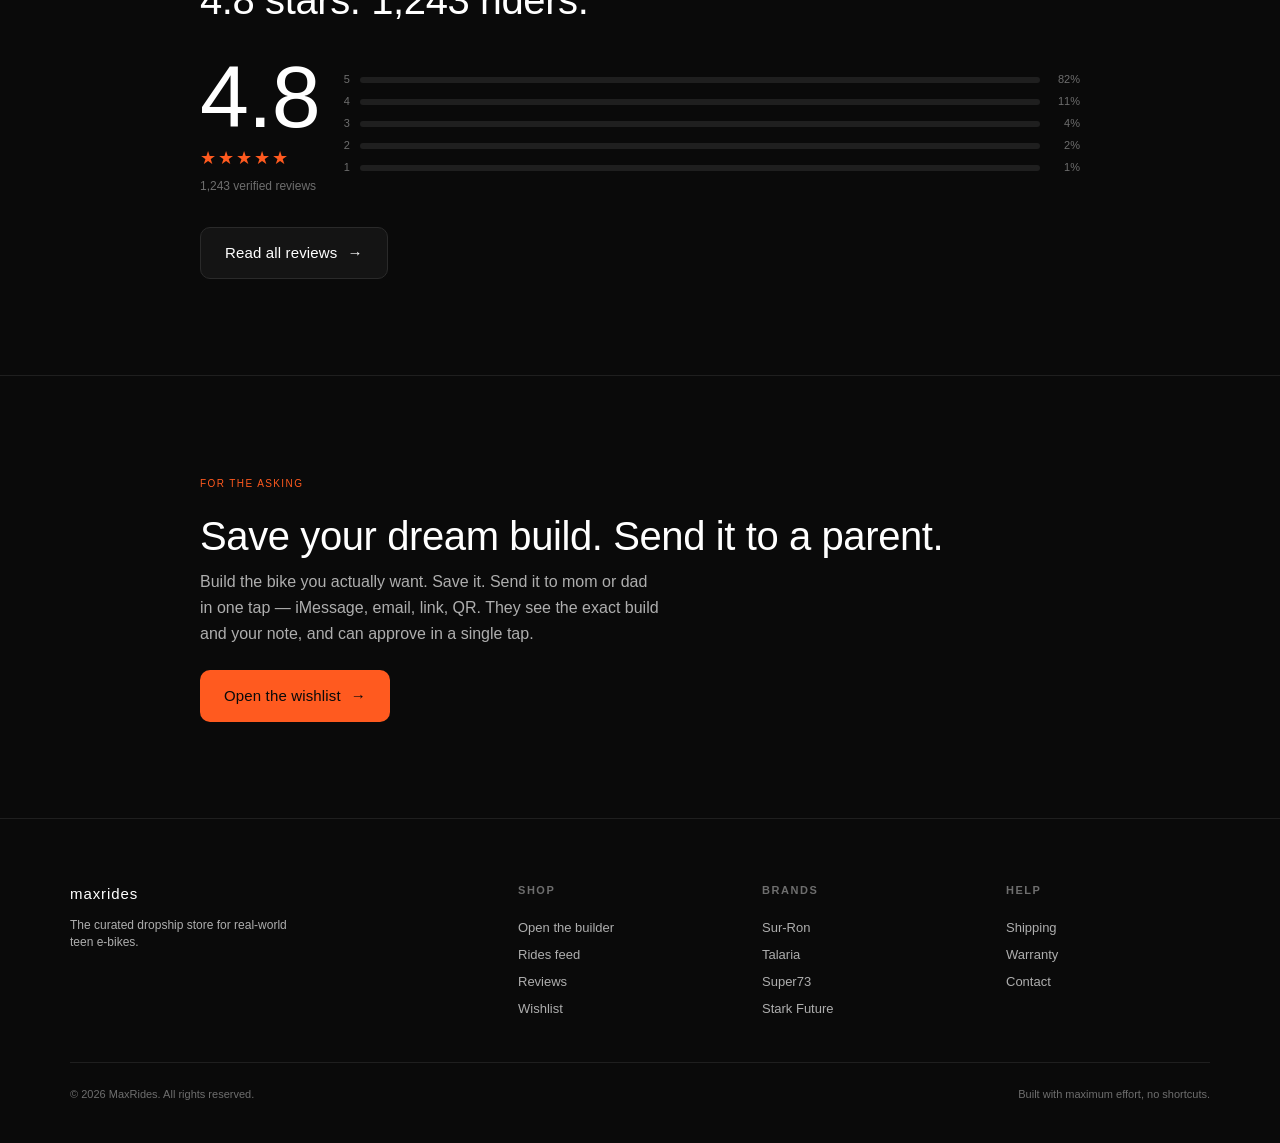
==== commit 97d66f5b: "fix: every bike on white background + manufacturer-direct stock prices Per Max's feedback: stock bik" ====
--- a/index.html
+++ b/index.html
@@ -56,7 +56,7 @@
       border-color: var(--text-tertiary);
     }
     .bike-card__media {
-      background: radial-gradient(ellipse at center, #181818 0%, #0A0A0A 70%);
+      background: #FFFFFF;
       padding: var(--space-4);
       aspect-ratio: 16 / 10;
       display: flex;
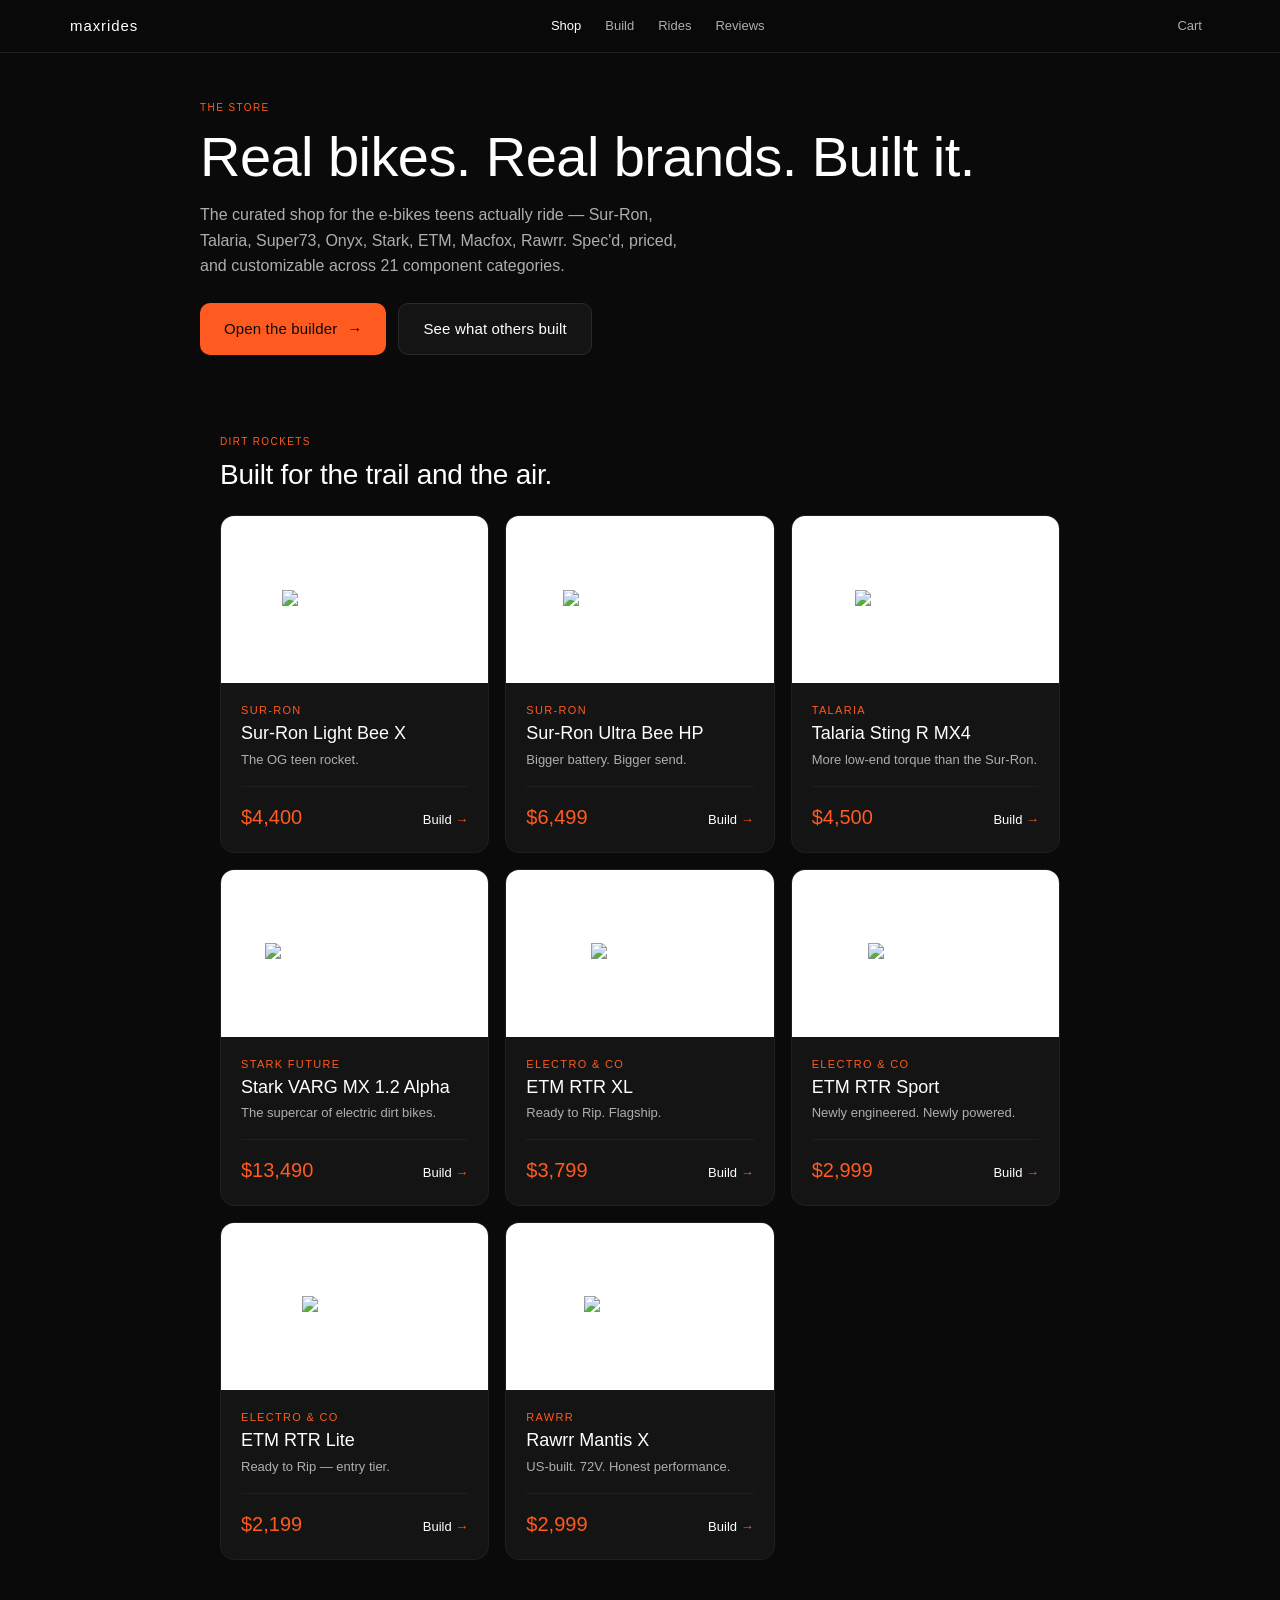
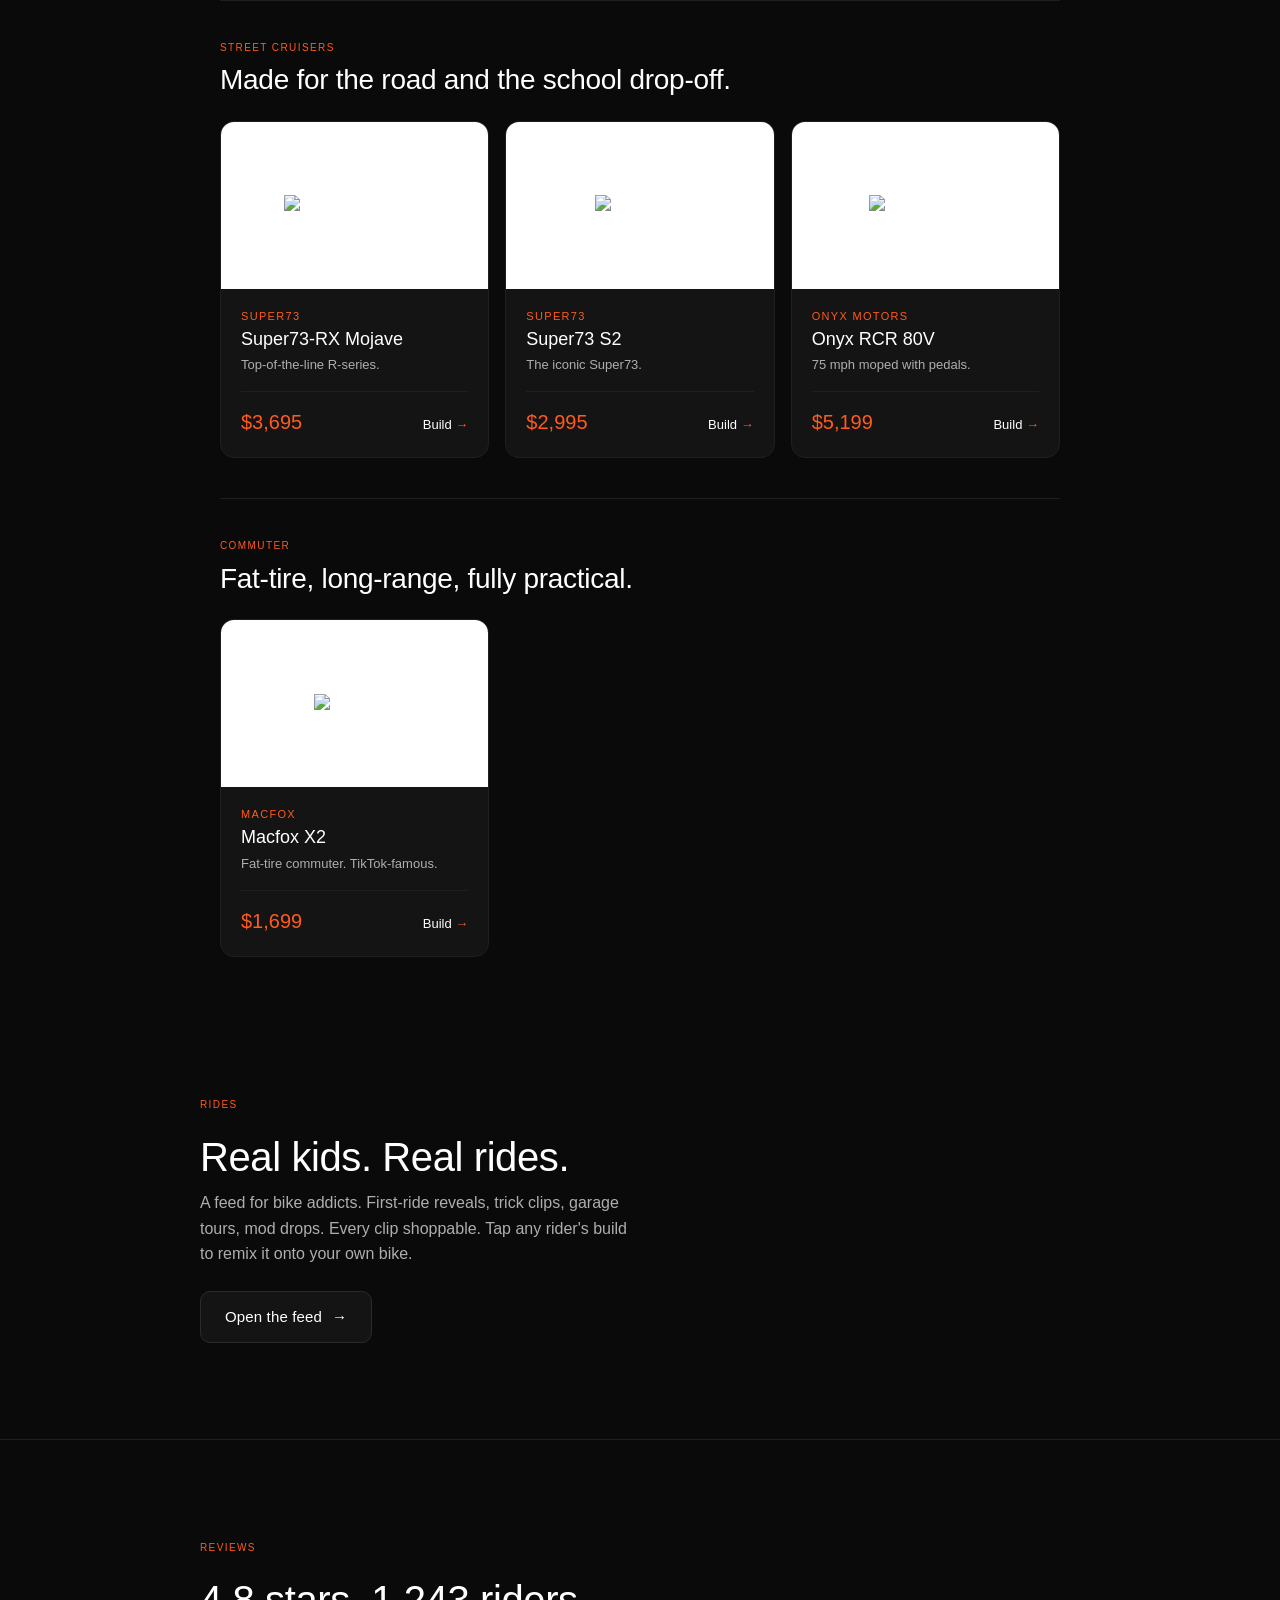
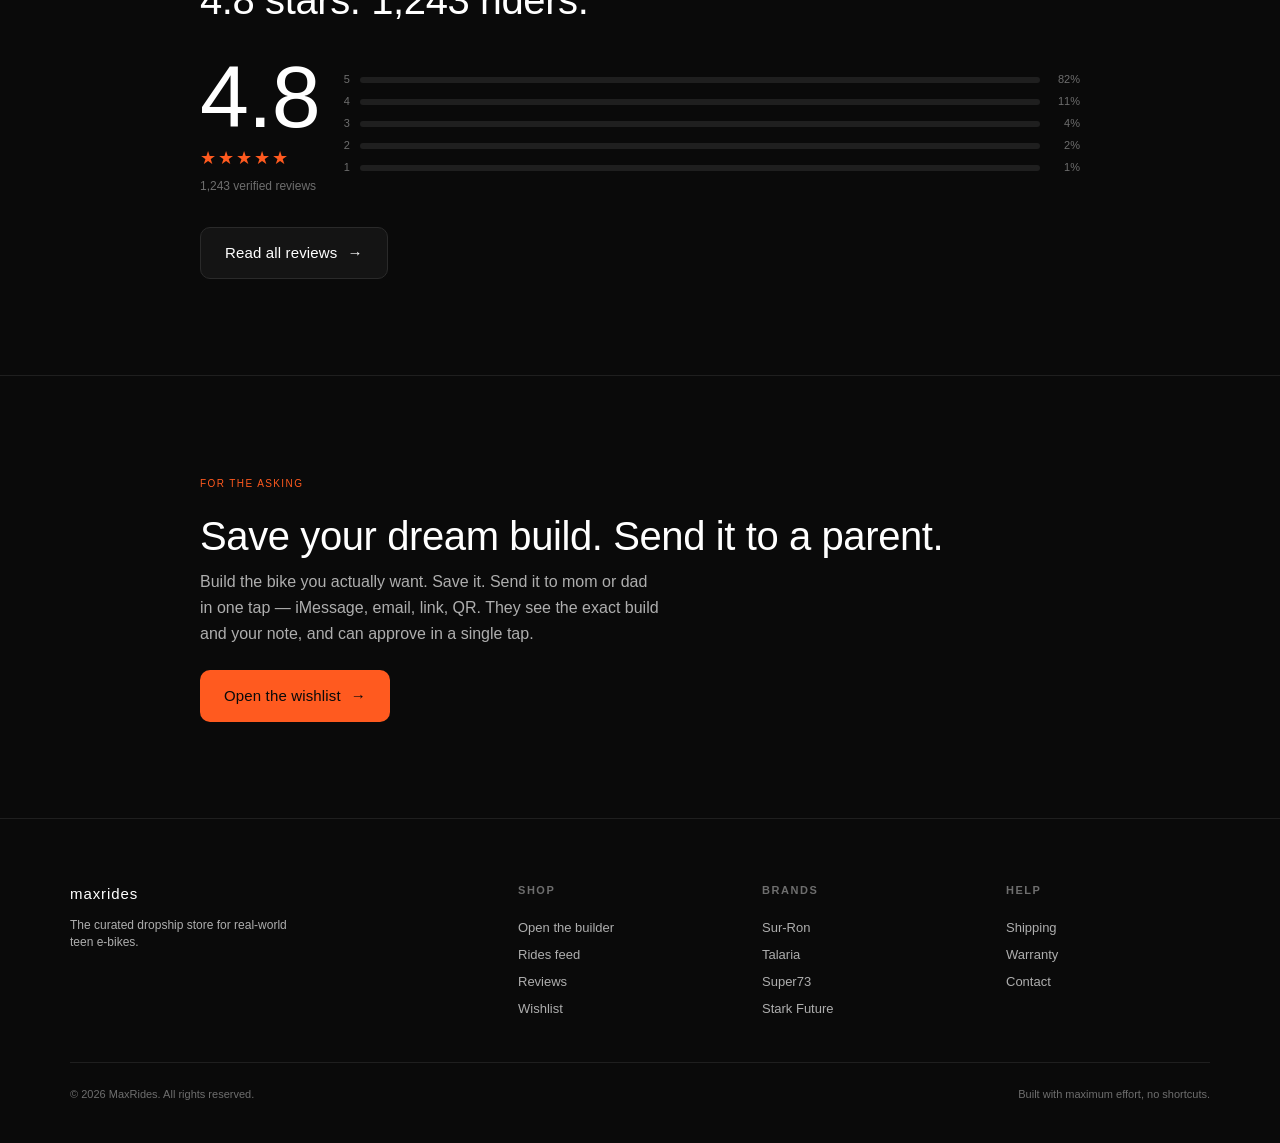
==== commit 2651b4a6: "fix: equalize photo sizes + cleanup audit findings - CSS: bike-card__media images now constrained to" ====
--- a/index.html
+++ b/index.html
@@ -5,7 +5,7 @@
   <meta name="viewport" content="width=device-width, initial-scale=1, viewport-fit=cover">
   <meta name="theme-color" content="#0A0A0A">
   <title>MaxRides — Real teen e-bikes. Real brands. Built it.</title>
-  <meta name="description" content="The curated store for real-world teen e-bikes. Sur-Ron, Talaria, Super73, Onyx, Stark VARG, ETM, MacFox, Rawrr. Configure across 21 component categories.">
+  <meta name="description" content="The curated store for real-world teen e-bikes. Sur-Ron, Talaria, Super73, Onyx, Stark VARG, ETM, Macfox, Rawrr. Configure across 21 component categories.">
   <link rel="preconnect" href="https://fonts.googleapis.com">
   <link rel="stylesheet" href="assets/css/styles.css">
   <style>
@@ -57,17 +57,19 @@
     }
     .bike-card__media {
       background: #FFFFFF;
-      padding: var(--space-4);
+      padding: var(--space-5);
       aspect-ratio: 16 / 10;
       display: flex;
       align-items: center;
       justify-content: center;
       position: relative;
     }
-    .bike-card__media svg { width: 100%; height: auto; }
+    .bike-card__media svg { width: 100%; height: 100%; max-height: 88%; }
     .bike-card__media img.bike-photo {
-      width: 100%;
-      height: 100%;
+      max-width: 100%;
+      max-height: 88%;
+      width: auto;
+      height: auto;
       object-fit: contain;
     }
     .bike-card__tier {
@@ -158,7 +160,7 @@
     <section class="home-hero container-base">
       <p class="eyebrow">The store</p>
       <h1 class="display">Real bikes. Real brands. Built it.</h1>
-      <p class="body-lg">The curated shop for the e-bikes teens actually ride — Sur-Ron, Talaria, Super73, Onyx, Stark, ETM, MacFox, Rawrr. Spec'd, priced, and customizable across 21 component categories.</p>
+      <p class="body-lg">The curated shop for the e-bikes teens actually ride — Sur-Ron, Talaria, Super73, Onyx, Stark, ETM, Macfox, Rawrr. Spec'd, priced, and customizable across 21 component categories.</p>
       <div class="home-hero__cta-row">
         <a href="build.html" class="btn btn--primary btn--lg">Open the builder<span class="btn__arrow">→</span></a>
         <a href="rides.html" class="btn btn--secondary btn--lg">See what others built</a>
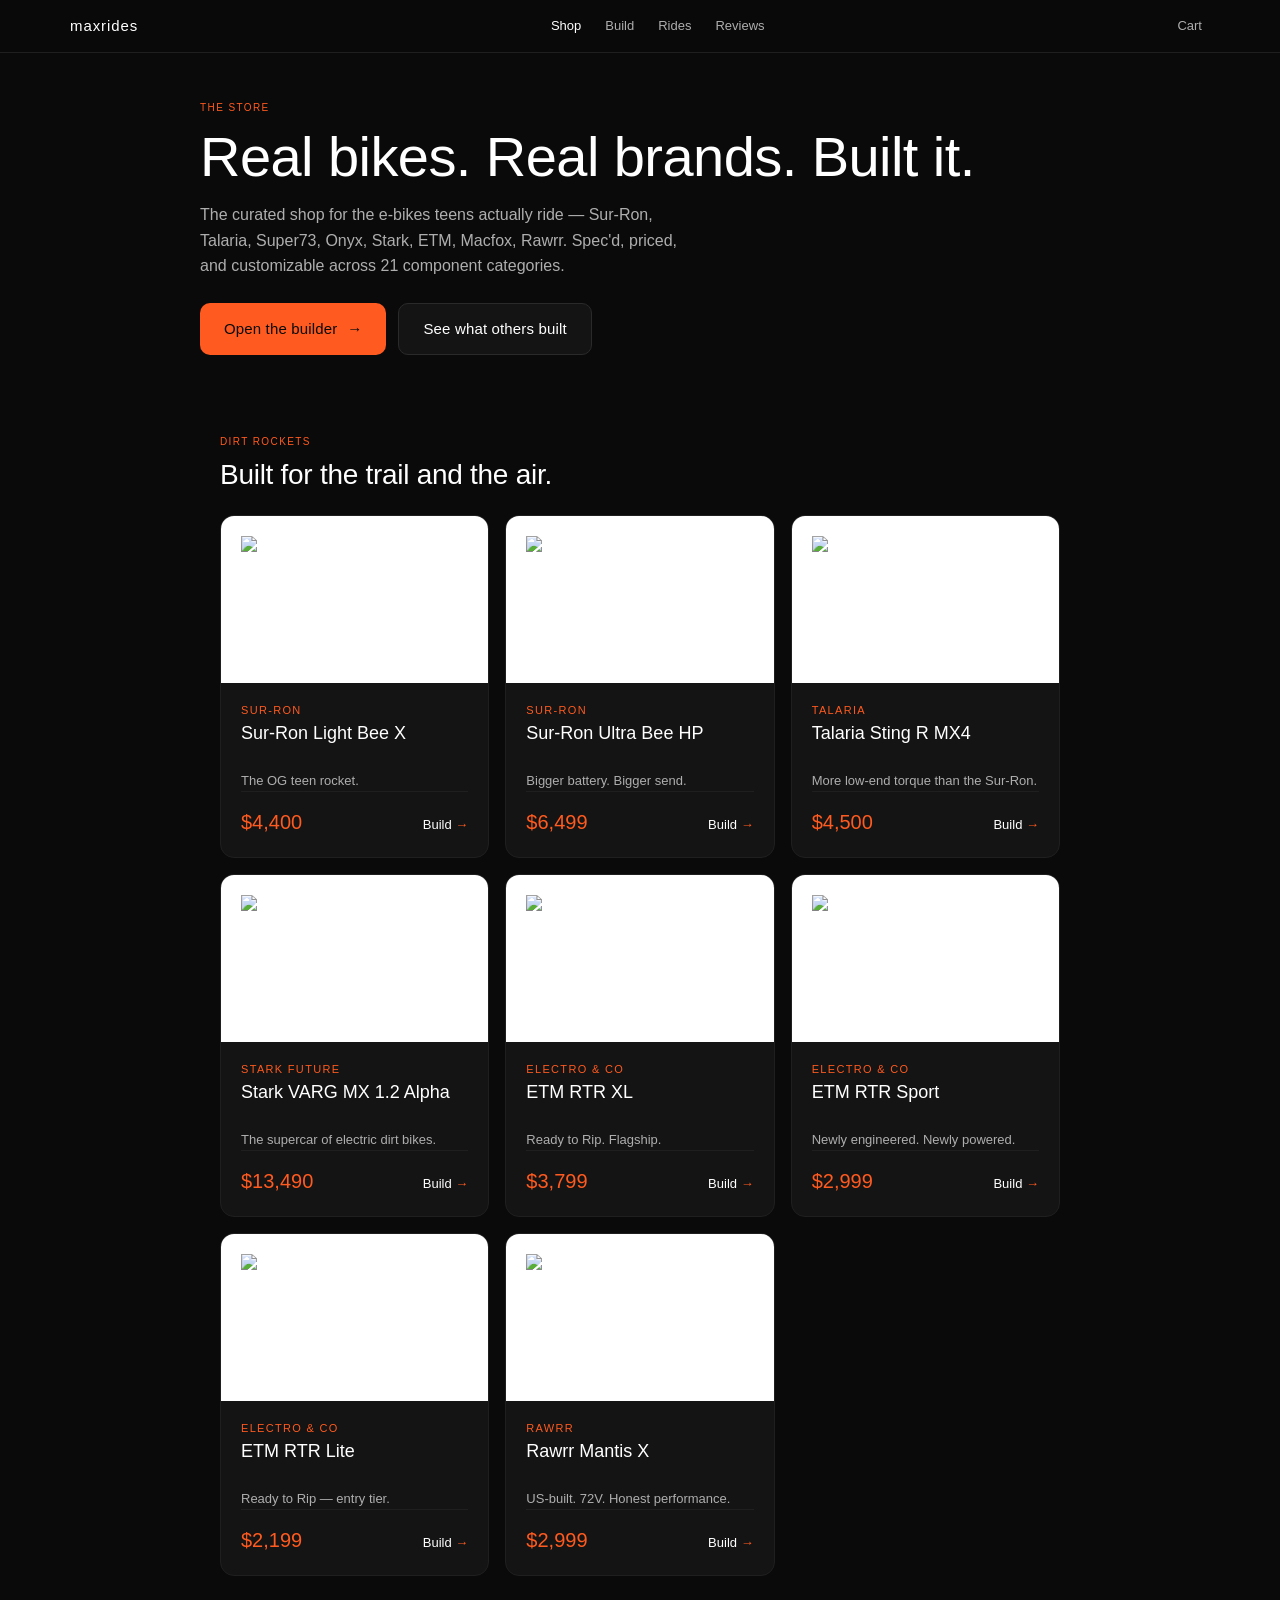
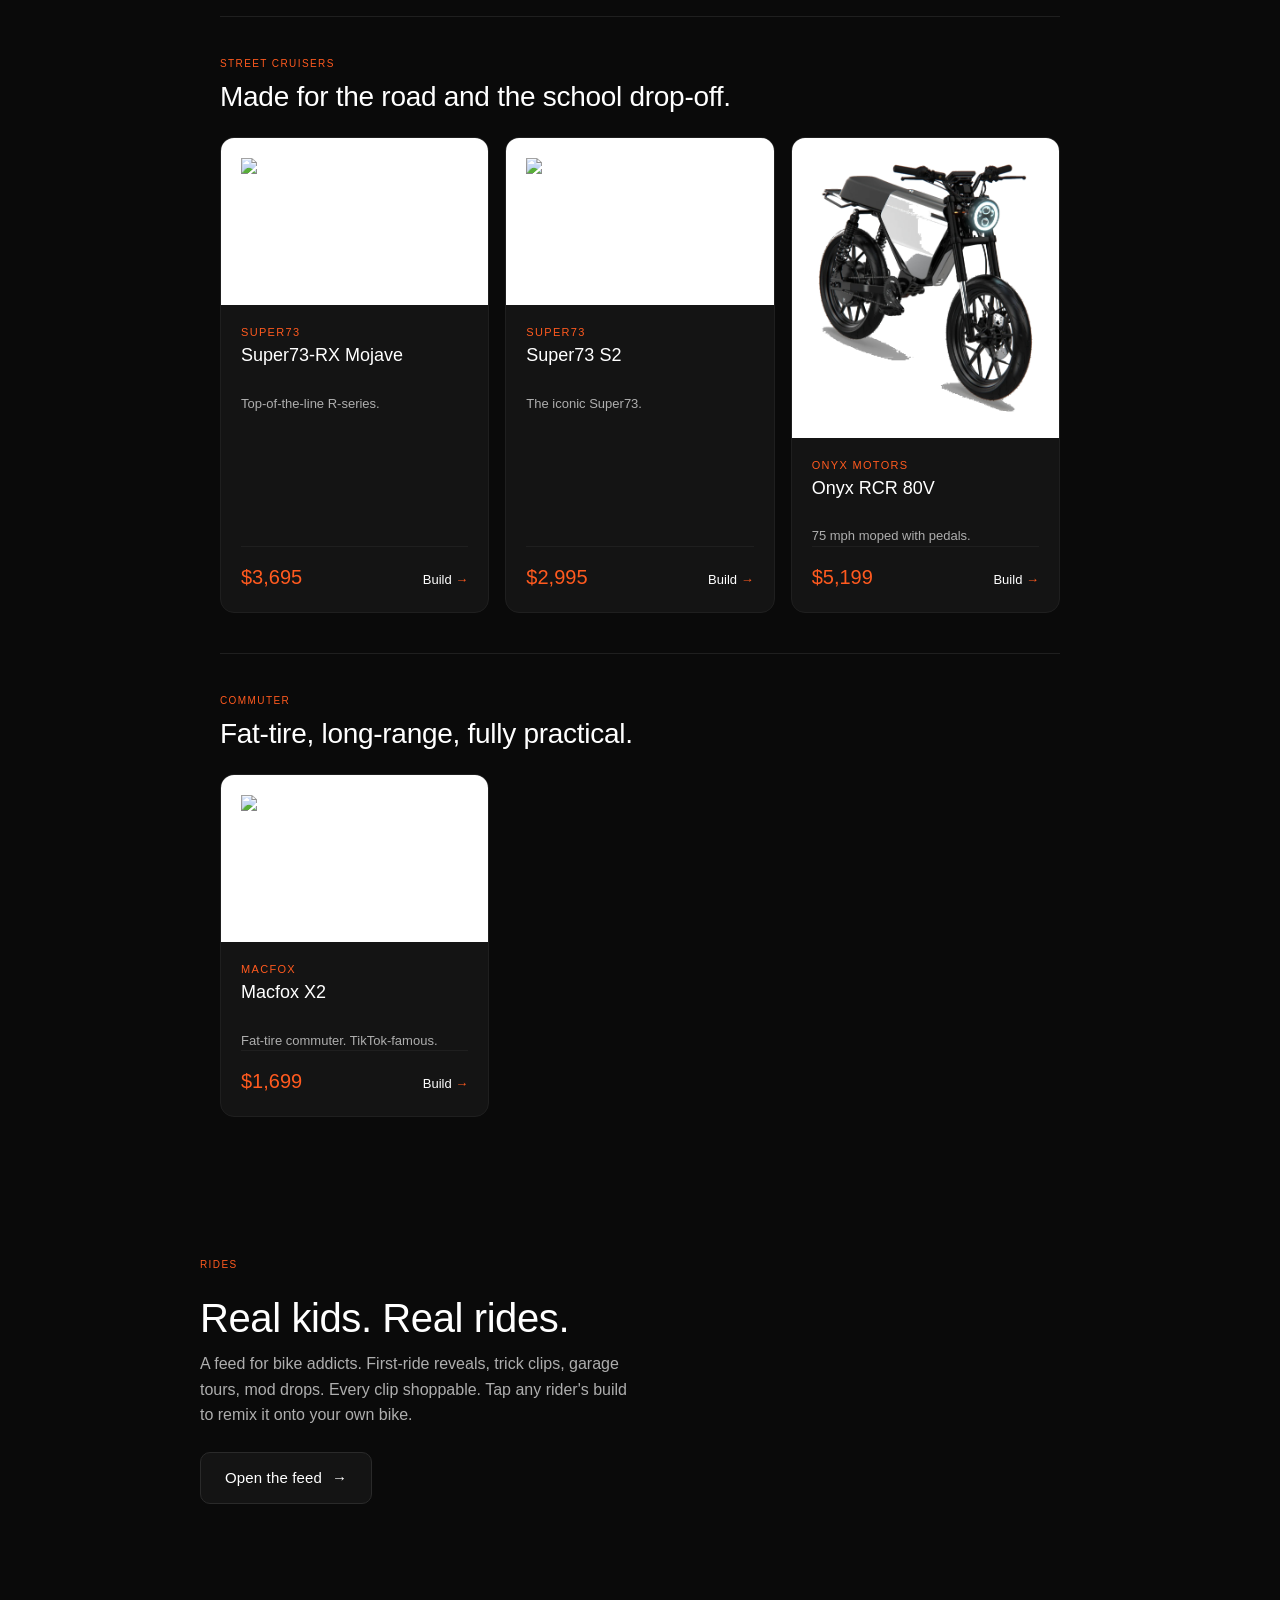
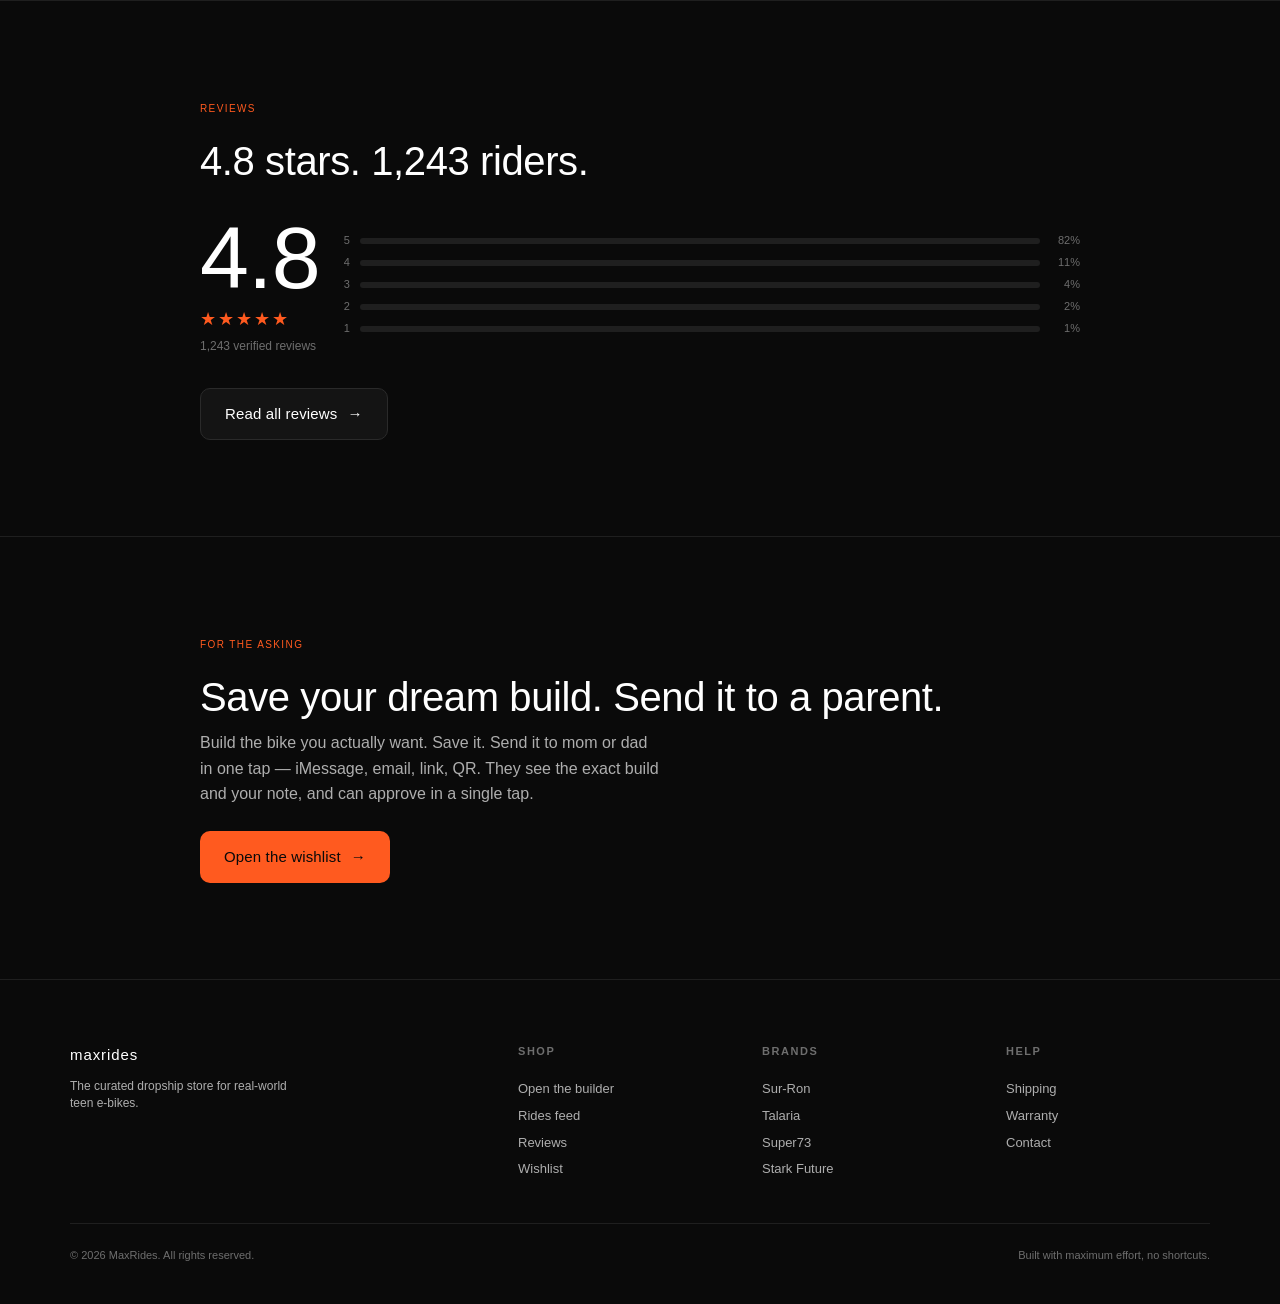
==== commit 82791da5: "fix: equalize card sizes + Onyx now on transparent bg Per Max's feedback that the cards (boxes) them" ====
--- a/index.html
+++ b/index.html
@@ -50,6 +50,7 @@
         border-color var(--dur-fast) var(--ease-out);
       text-decoration: none;
       color: inherit;
+      height: 100%;
     }
     .bike-card:hover {
       transform: translateY(-2px);
@@ -59,38 +60,26 @@
       background: #FFFFFF;
       padding: var(--space-5);
       aspect-ratio: 16 / 10;
+      width: 100%;
       display: flex;
       align-items: center;
       justify-content: center;
       position: relative;
-    }
-    .bike-card__media svg { width: 100%; height: 100%; max-height: 88%; }
+      flex-shrink: 0;
+    }
+    .bike-card__media svg { width: 100%; height: 100%; object-fit: contain; }
     .bike-card__media img.bike-photo {
-      max-width: 100%;
-      max-height: 88%;
-      width: auto;
-      height: auto;
+      width: 100%;
+      height: 100%;
       object-fit: contain;
-    }
-    .bike-card__tier {
-      position: absolute;
-      top: var(--space-3);
-      right: var(--space-3);
-      background: rgba(255, 90, 31, 0.12);
-      color: var(--accent);
-      border: 1px solid rgba(255, 90, 31, 0.4);
-      padding: 3px 8px;
-      border-radius: var(--radius-full);
-      font-size: 10px;
-      font-weight: 500;
-      letter-spacing: 0.06em;
-      text-transform: uppercase;
+      display: block;
     }
     .bike-card__body {
       padding: var(--space-5);
       flex: 1;
       display: flex;
       flex-direction: column;
+      min-height: 168px;
     }
     .bike-card__brand {
       font-size: 11px;
@@ -104,18 +93,27 @@
       font-weight: 500;
       color: var(--text-primary);
       line-height: var(--lh-snug);
+      display: -webkit-box;
+      -webkit-line-clamp: 2;
+      -webkit-box-orient: vertical;
+      overflow: hidden;
+      min-height: calc(18px * var(--lh-snug, 1.25) * 2);
     }
     .bike-card__tagline {
       font-size: 13px;
       color: var(--text-secondary);
       margin-top: 6px;
       line-height: var(--lh-normal);
+      display: -webkit-box;
+      -webkit-line-clamp: 2;
+      -webkit-box-orient: vertical;
+      overflow: hidden;
     }
     .bike-card__footer {
       display: flex;
       justify-content: space-between;
       align-items: baseline;
-      margin-top: var(--space-4);
+      margin-top: auto;
       padding-top: var(--space-4);
       border-top: 1px solid var(--border);
     }
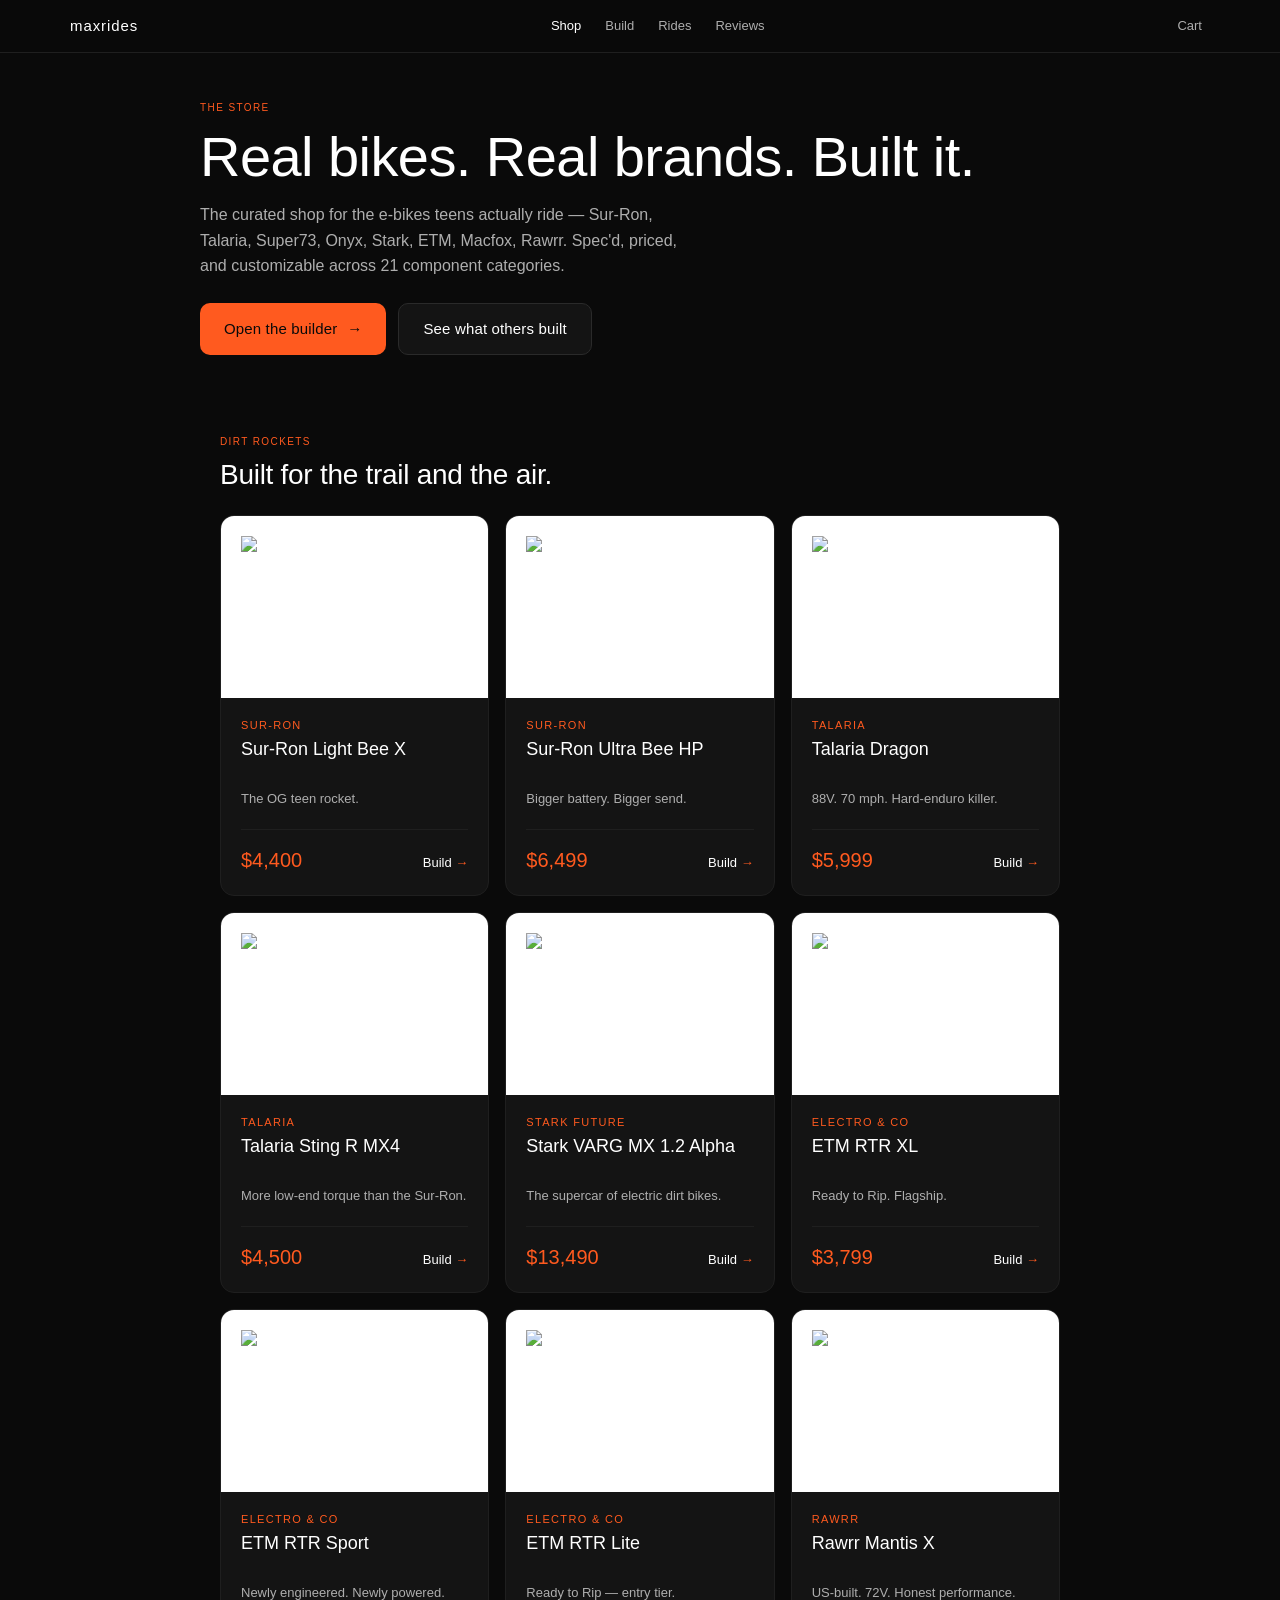
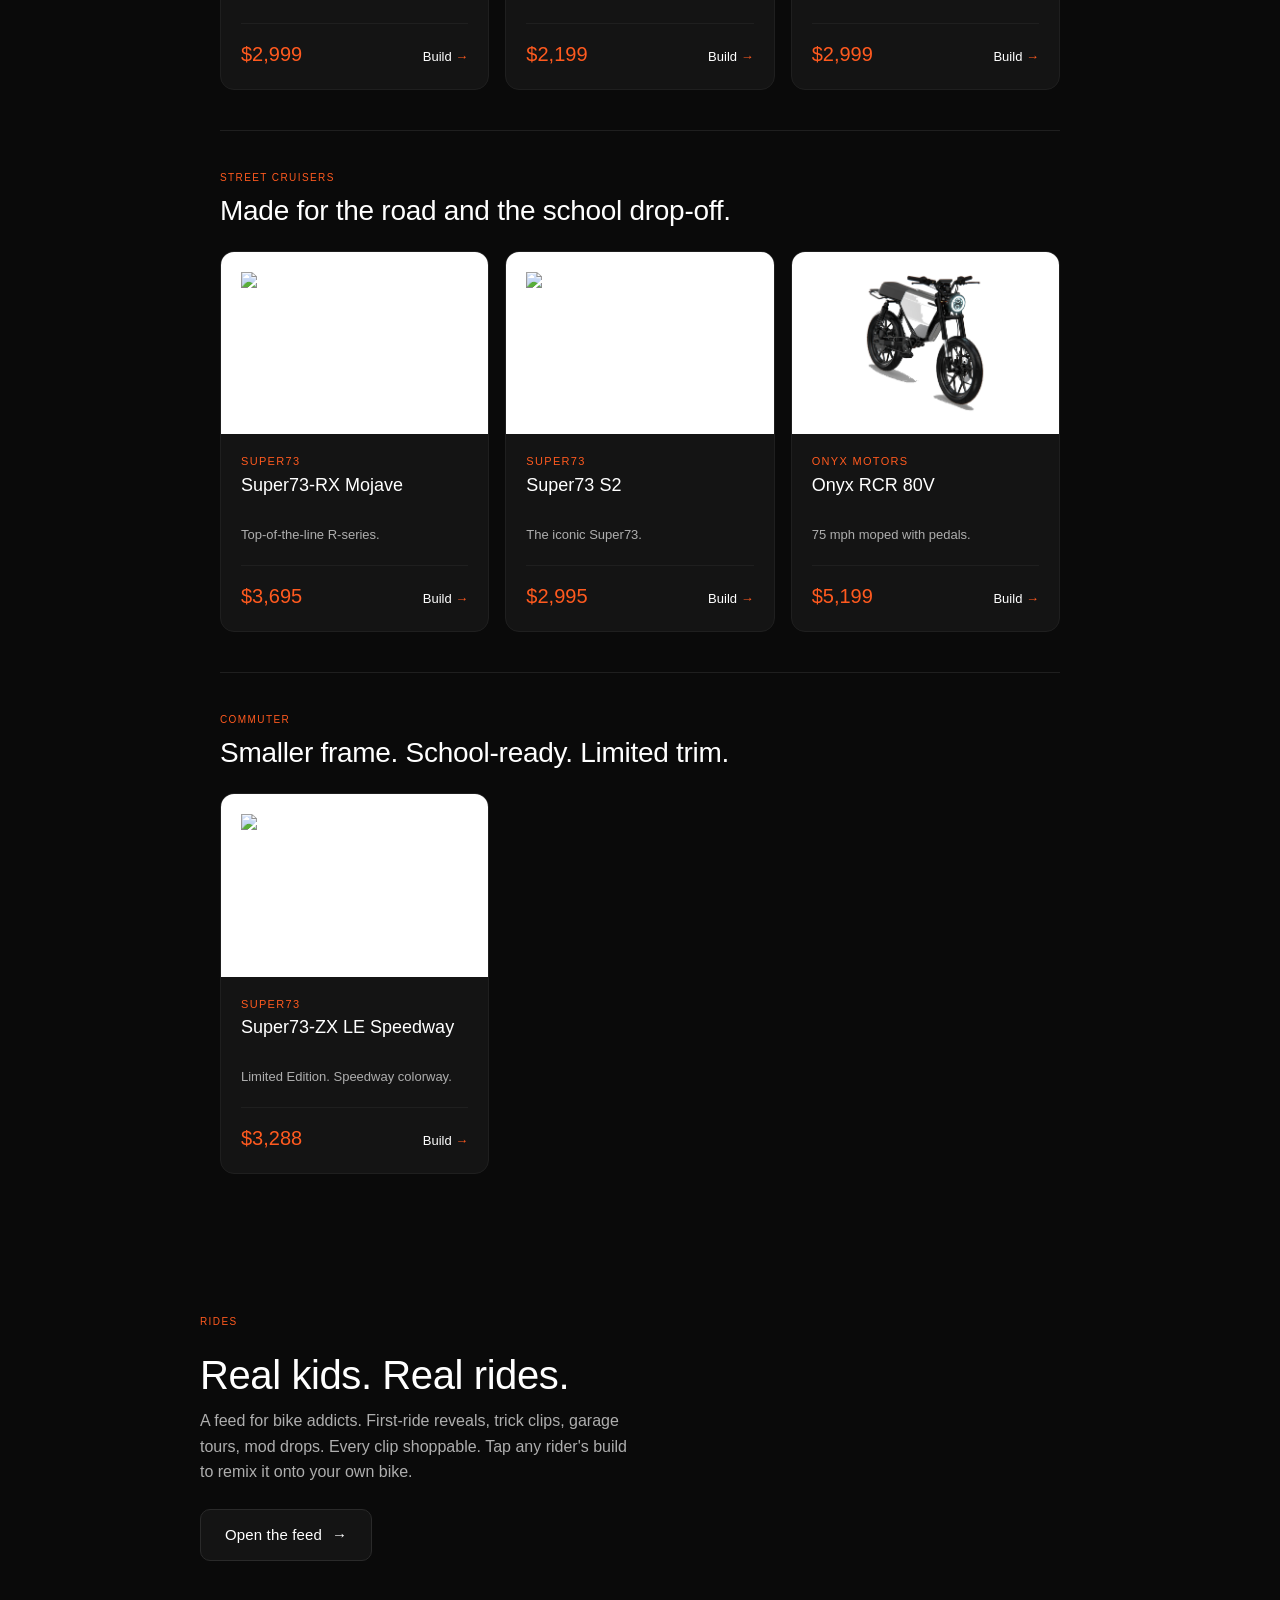
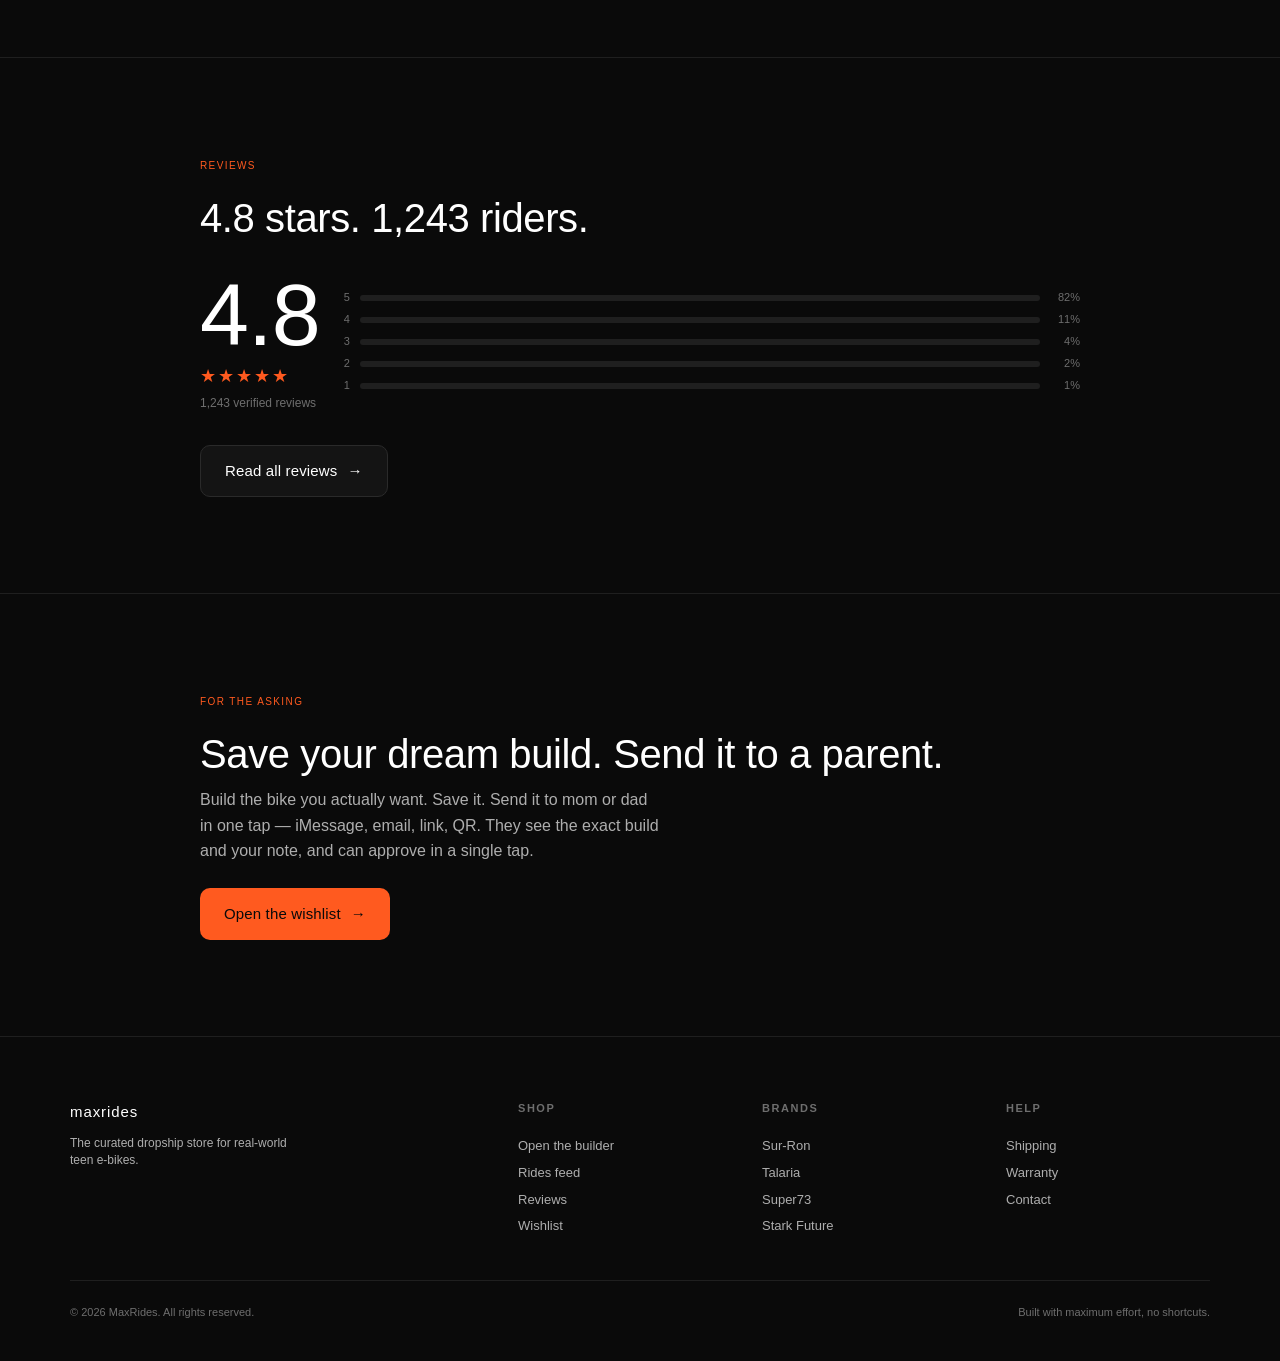
==== commit deb9809f: "feat: lineup changes + card sizes finally uniform CARD SIZES (Max's main complaint): - Root cause: a" ====
--- a/index.html
+++ b/index.html
@@ -5,7 +5,7 @@
   <meta name="viewport" content="width=device-width, initial-scale=1, viewport-fit=cover">
   <meta name="theme-color" content="#0A0A0A">
   <title>MaxRides — Real teen e-bikes. Real brands. Built it.</title>
-  <meta name="description" content="The curated store for real-world teen e-bikes. Sur-Ron, Talaria, Super73, Onyx, Stark VARG, ETM, Macfox, Rawrr. Configure across 21 component categories.">
+  <meta name="description" content="The curated store for real-world teen e-bikes. Sur-Ron, Talaria, Super73, Onyx, Stark VARG, ETM, Rawrr. Configure across 21 component categories.">
   <link rel="preconnect" href="https://fonts.googleapis.com">
   <link rel="stylesheet" href="assets/css/styles.css">
   <style>
@@ -59,7 +59,6 @@
     .bike-card__media {
       background: #FFFFFF;
       padding: var(--space-5);
-      aspect-ratio: 16 / 10;
       width: 100%;
       display: flex;
       align-items: center;
@@ -67,10 +66,10 @@
       position: relative;
       flex-shrink: 0;
     }
-    .bike-card__media svg { width: 100%; height: 100%; object-fit: contain; }
+    .bike-card__media svg,
     .bike-card__media img.bike-photo {
       width: 100%;
-      height: 100%;
+      aspect-ratio: 16 / 10;
       object-fit: contain;
       display: block;
     }
@@ -92,22 +91,23 @@
       font-size: 18px;
       font-weight: 500;
       color: var(--text-primary);
-      line-height: var(--lh-snug);
+      line-height: 1.25;
       display: -webkit-box;
       -webkit-line-clamp: 2;
       -webkit-box-orient: vertical;
       overflow: hidden;
-      min-height: calc(18px * var(--lh-snug, 1.25) * 2);
+      height: 45px;
     }
     .bike-card__tagline {
       font-size: 13px;
       color: var(--text-secondary);
       margin-top: 6px;
-      line-height: var(--lh-normal);
+      line-height: 1.5;
       display: -webkit-box;
       -webkit-line-clamp: 2;
       -webkit-box-orient: vertical;
       overflow: hidden;
+      height: 40px;
     }
     .bike-card__footer {
       display: flex;
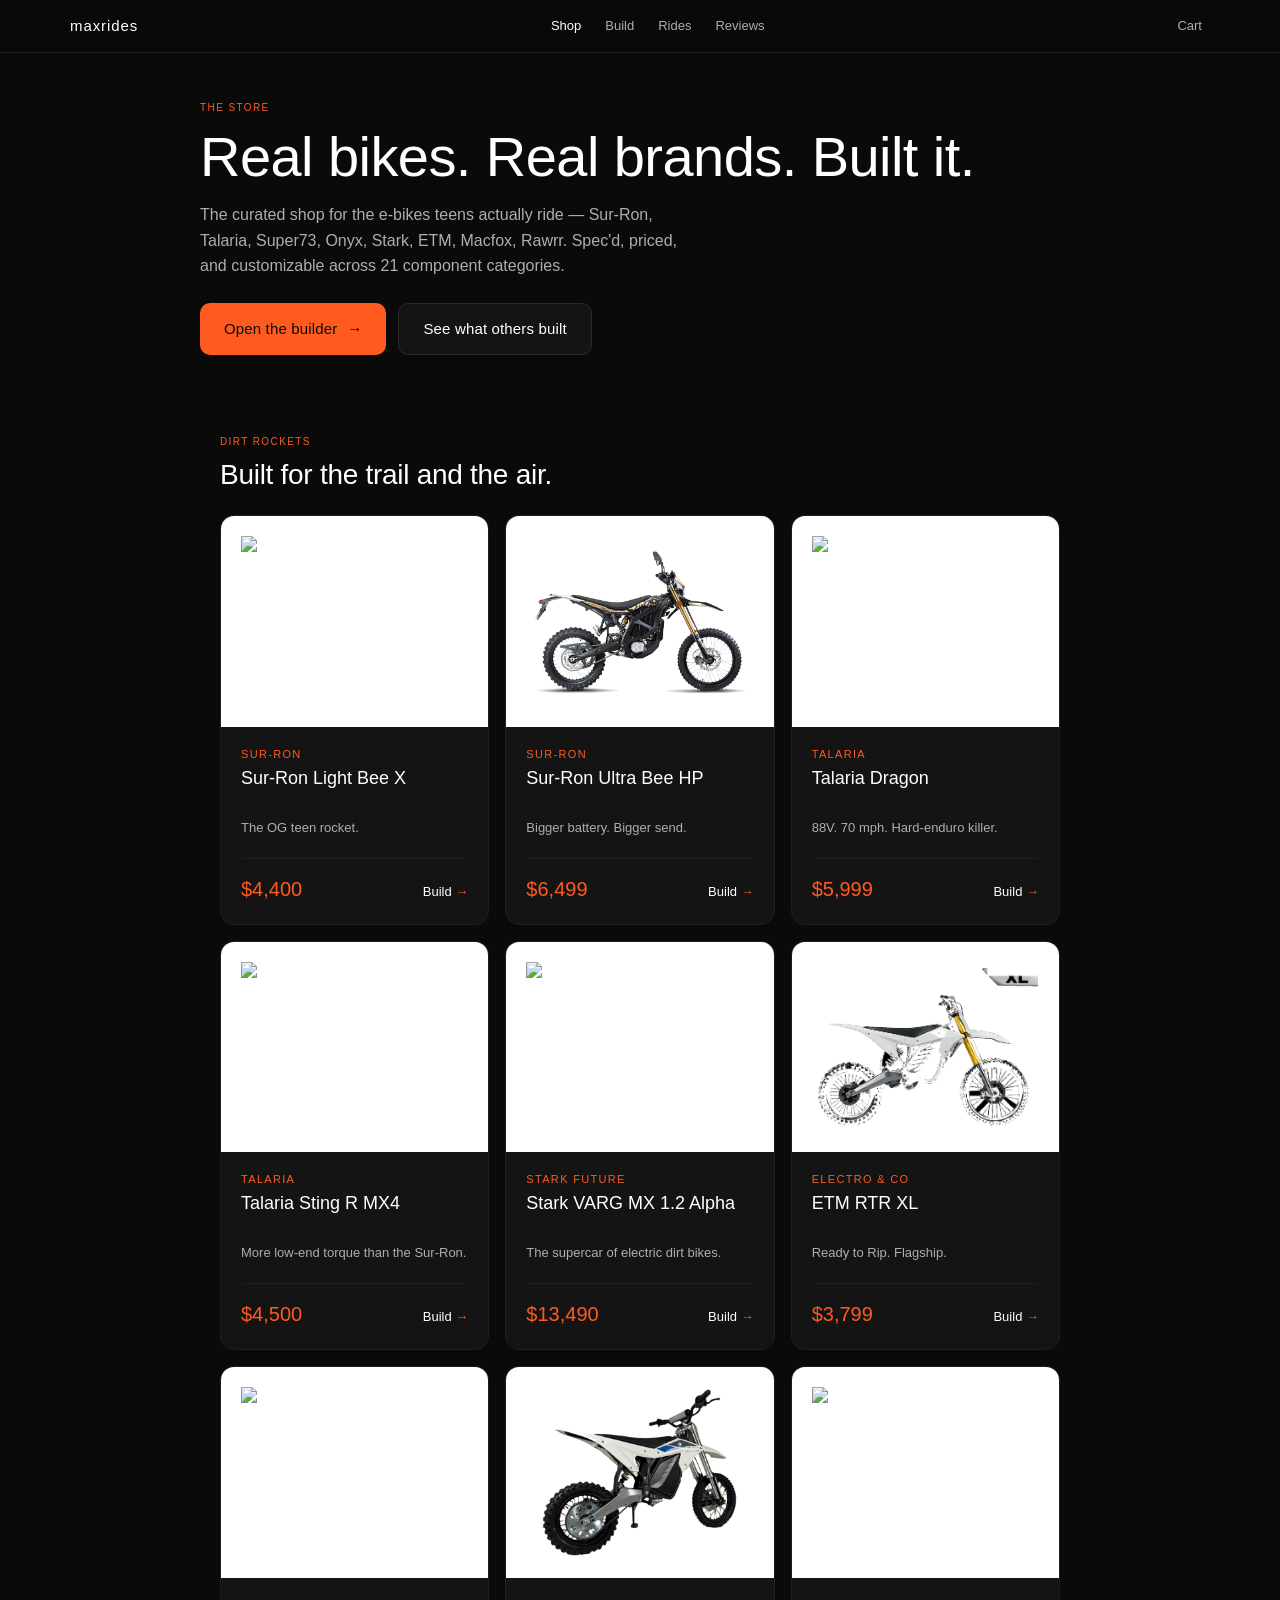
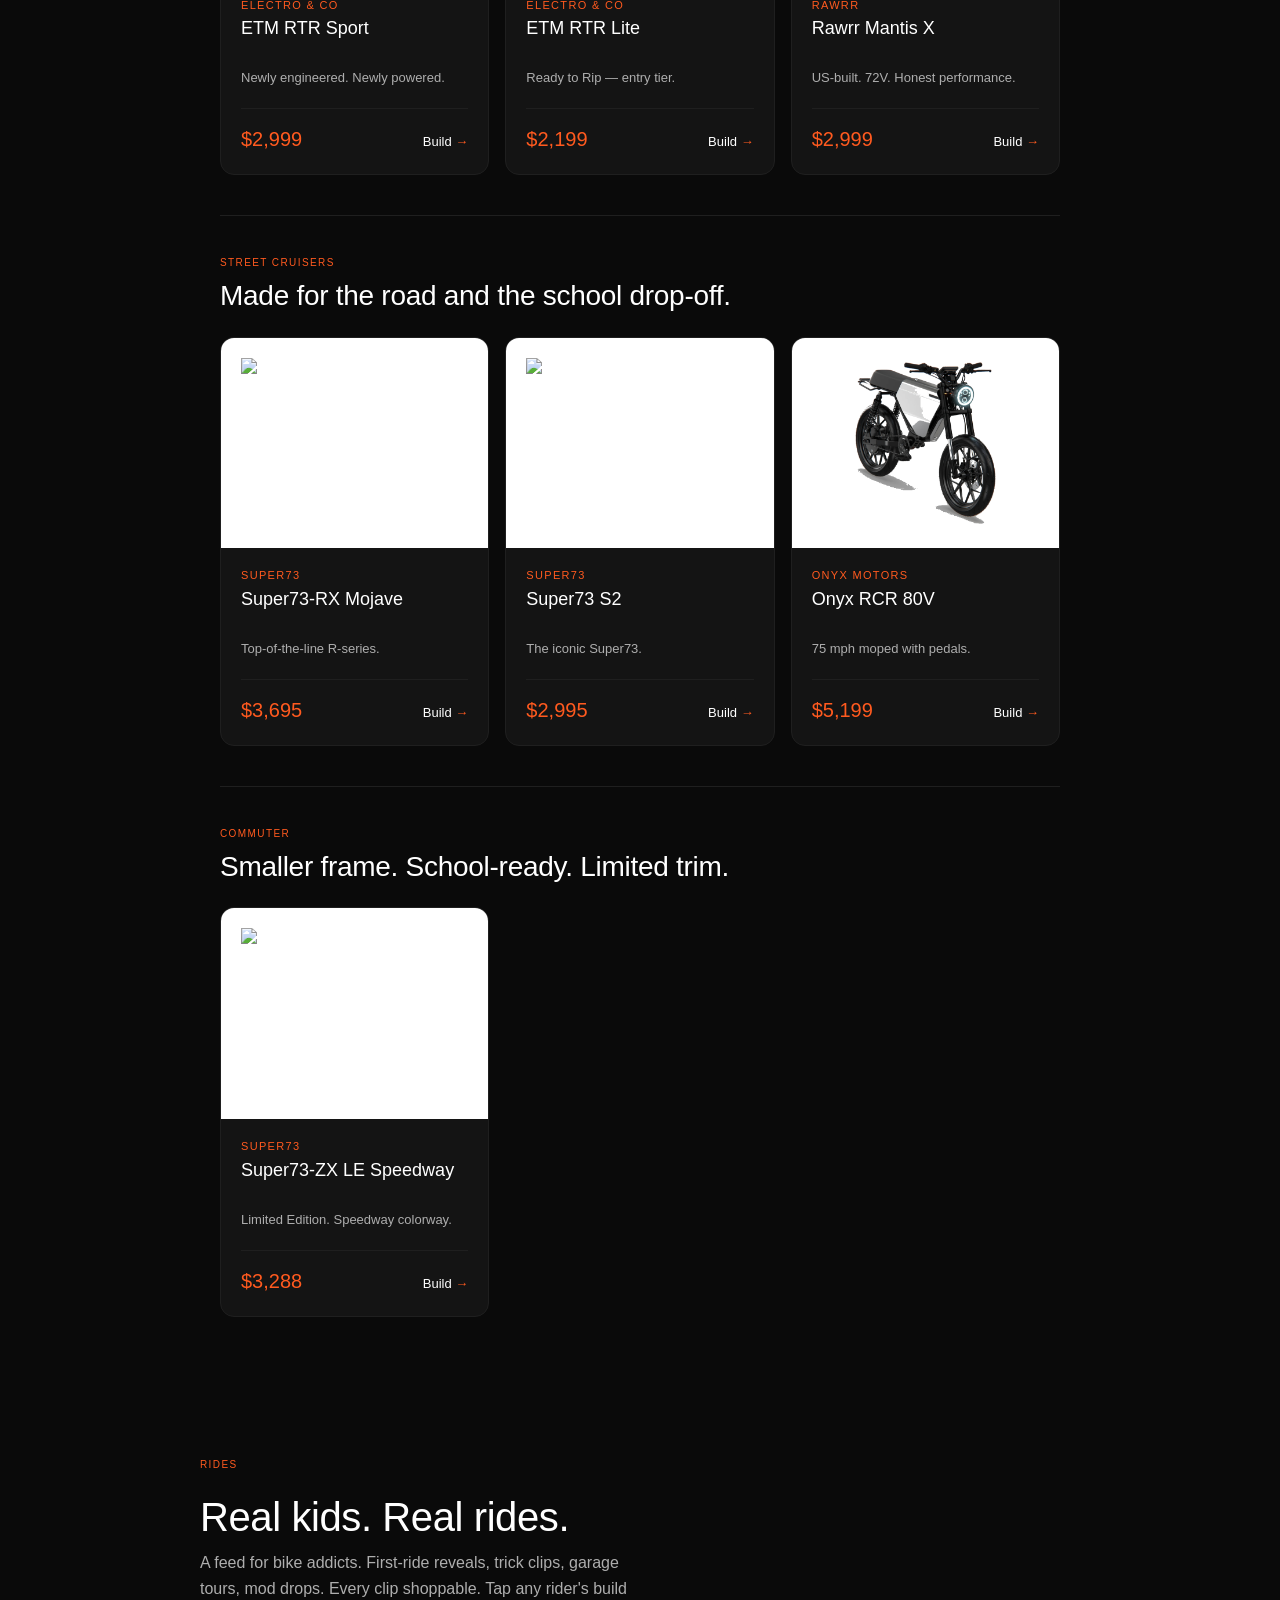
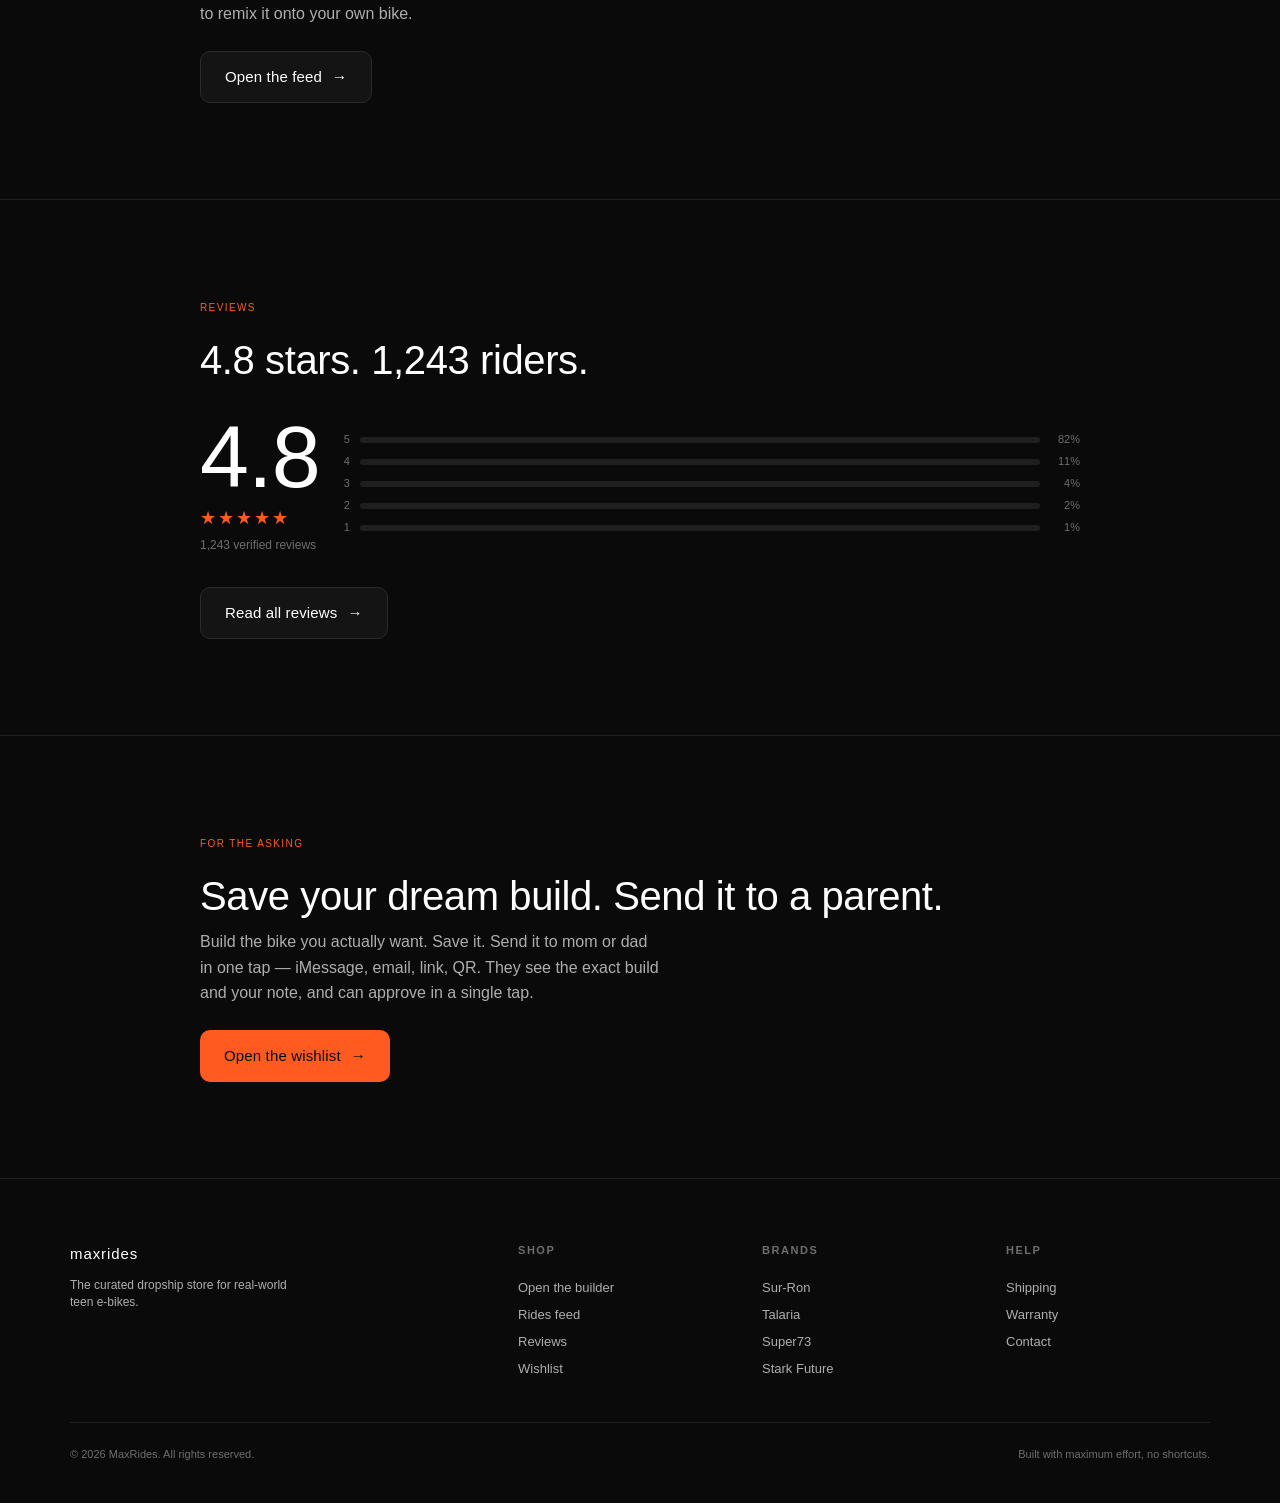
==== commit 6a05ee98: "fix: bikes now fill more of the card (4:3 instead of 16:10) Max said the RTR Lite photo looked 'most" ====
--- a/index.html
+++ b/index.html
@@ -69,7 +69,7 @@
     .bike-card__media svg,
     .bike-card__media img.bike-photo {
       width: 100%;
-      aspect-ratio: 16 / 10;
+      aspect-ratio: 4 / 3;
       object-fit: contain;
       display: block;
     }
